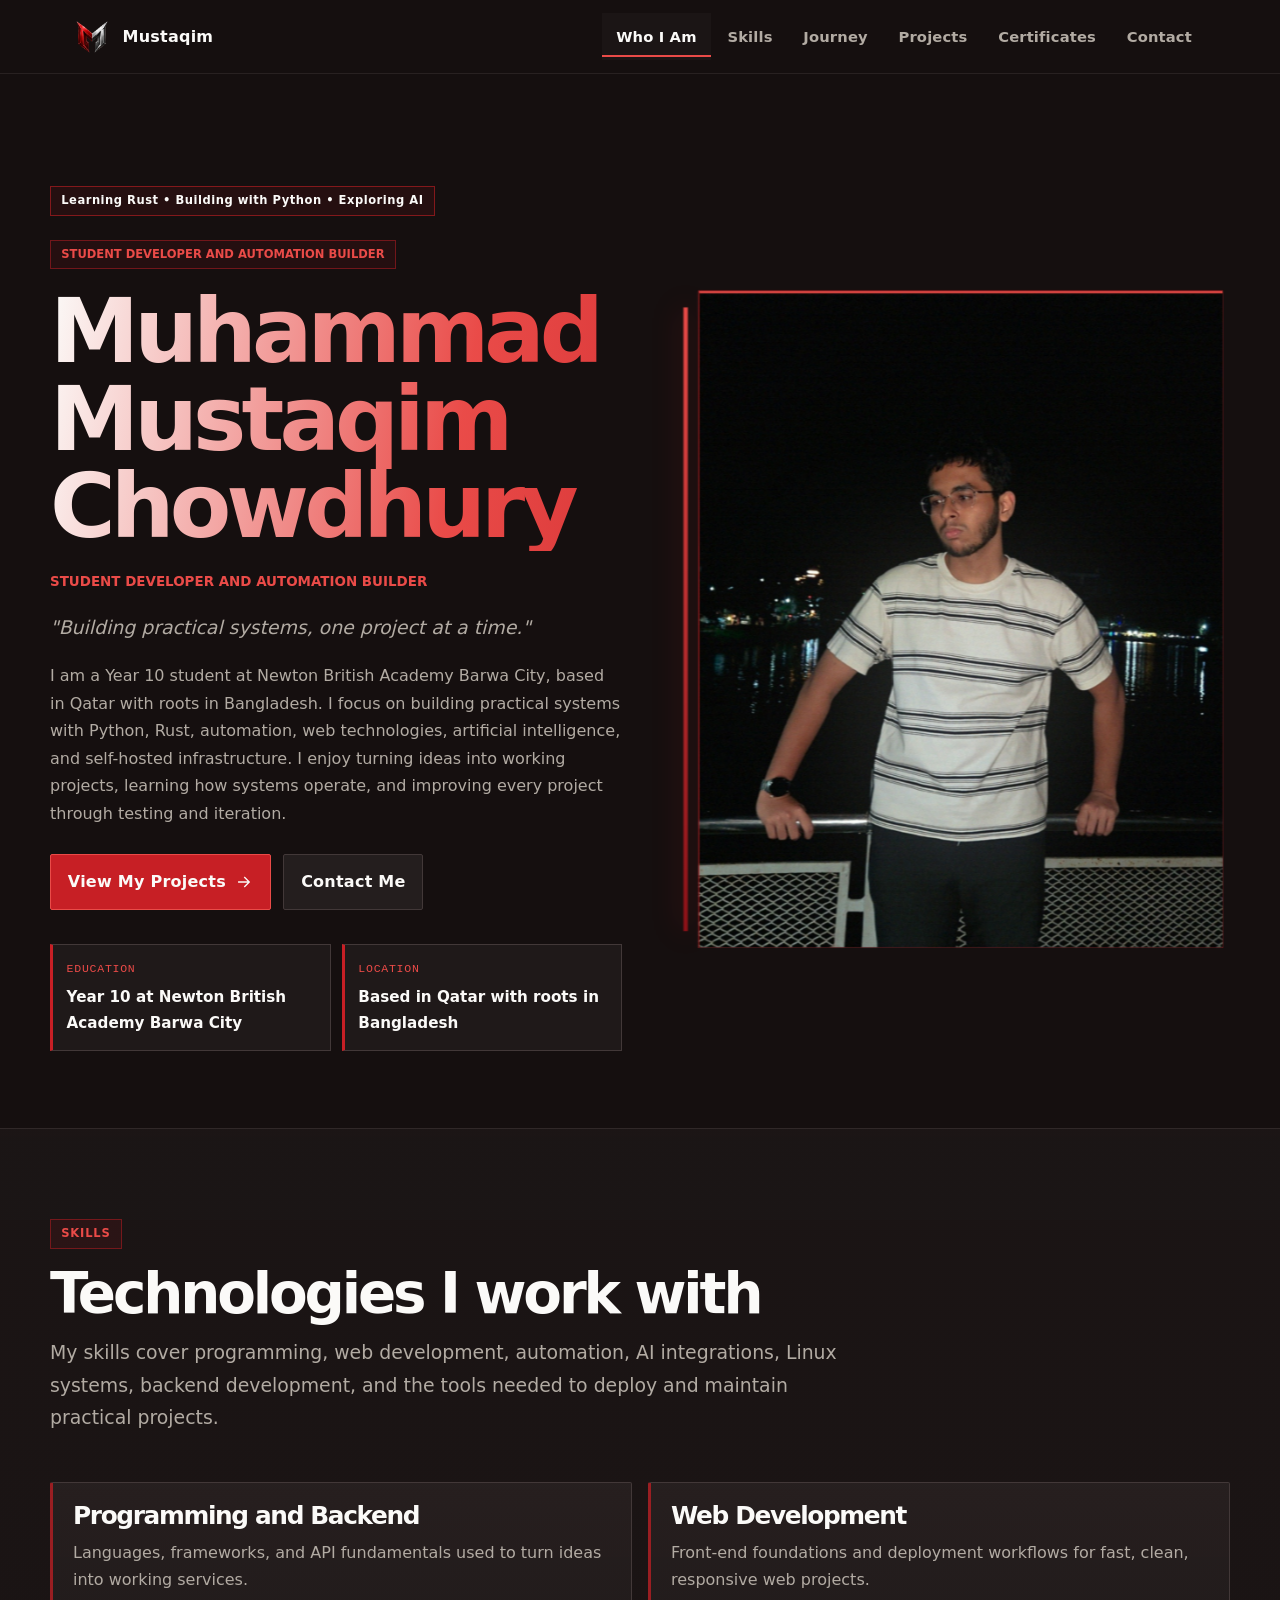
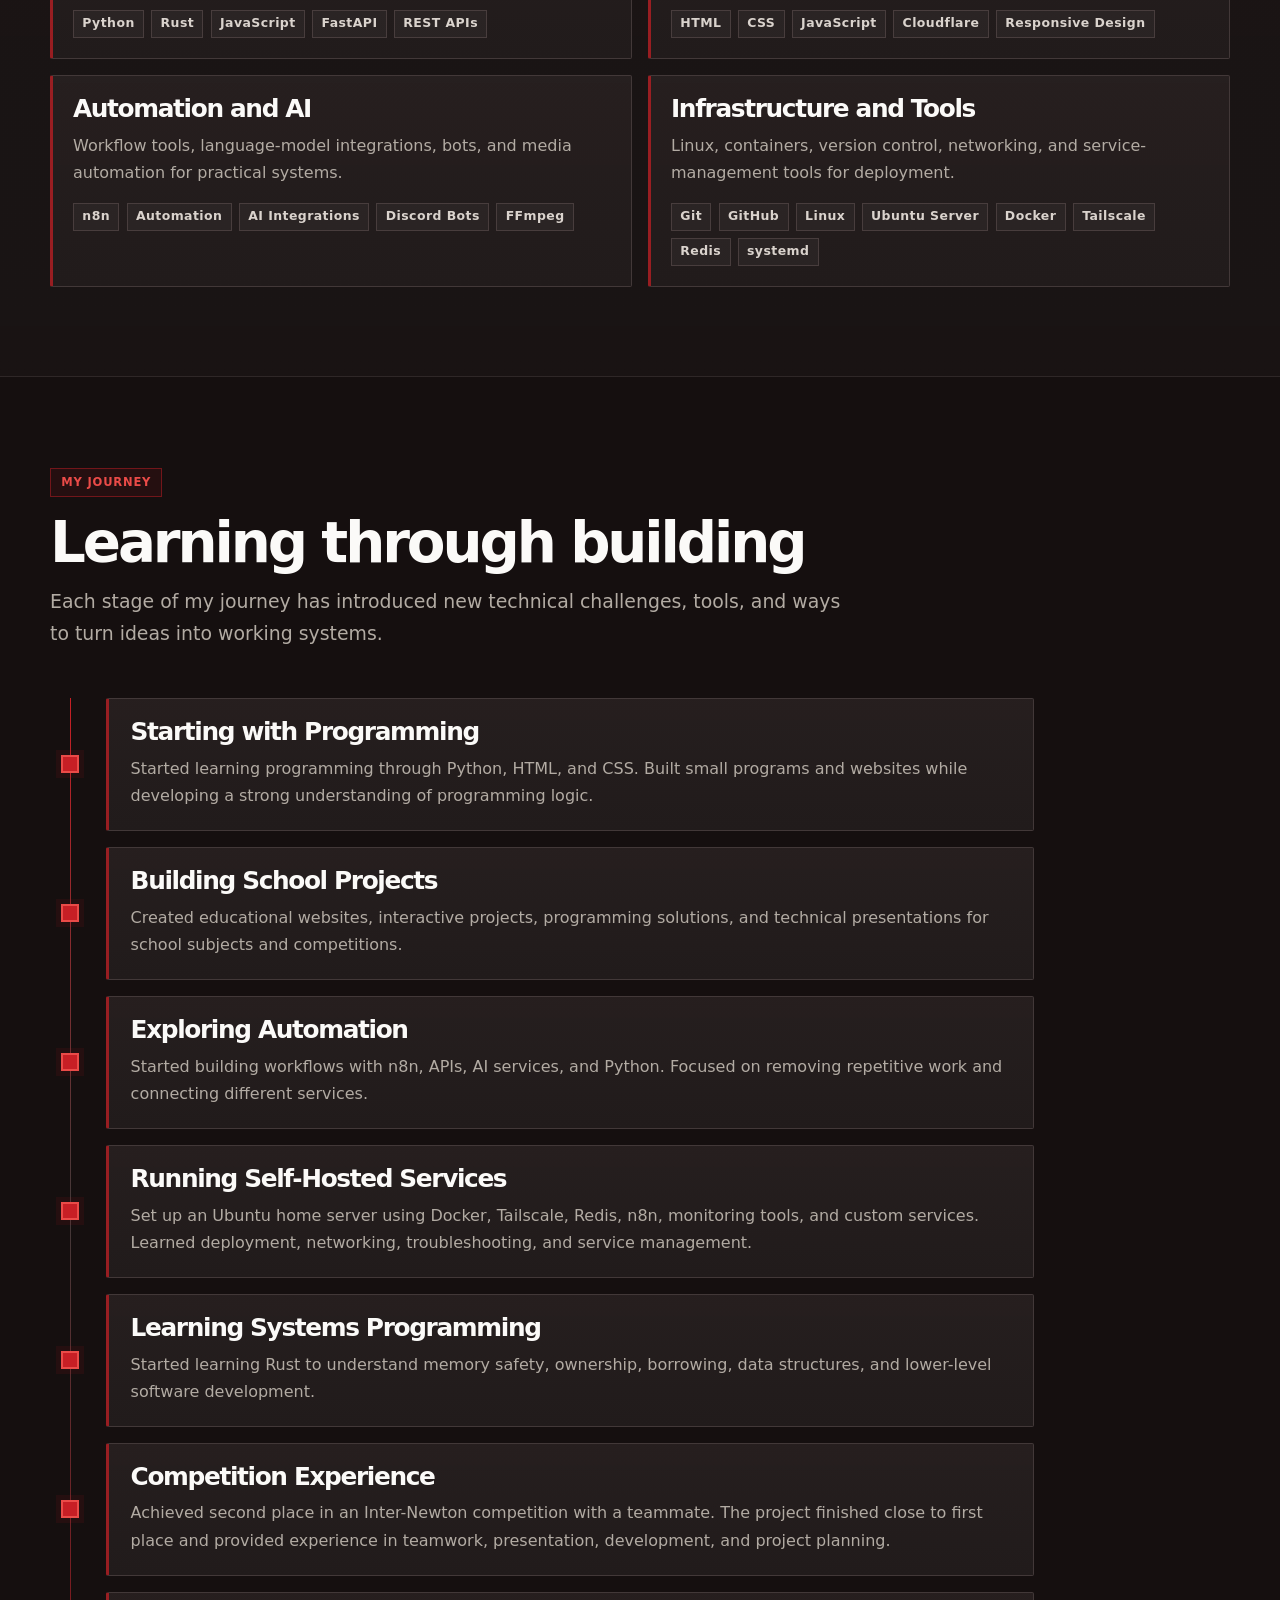
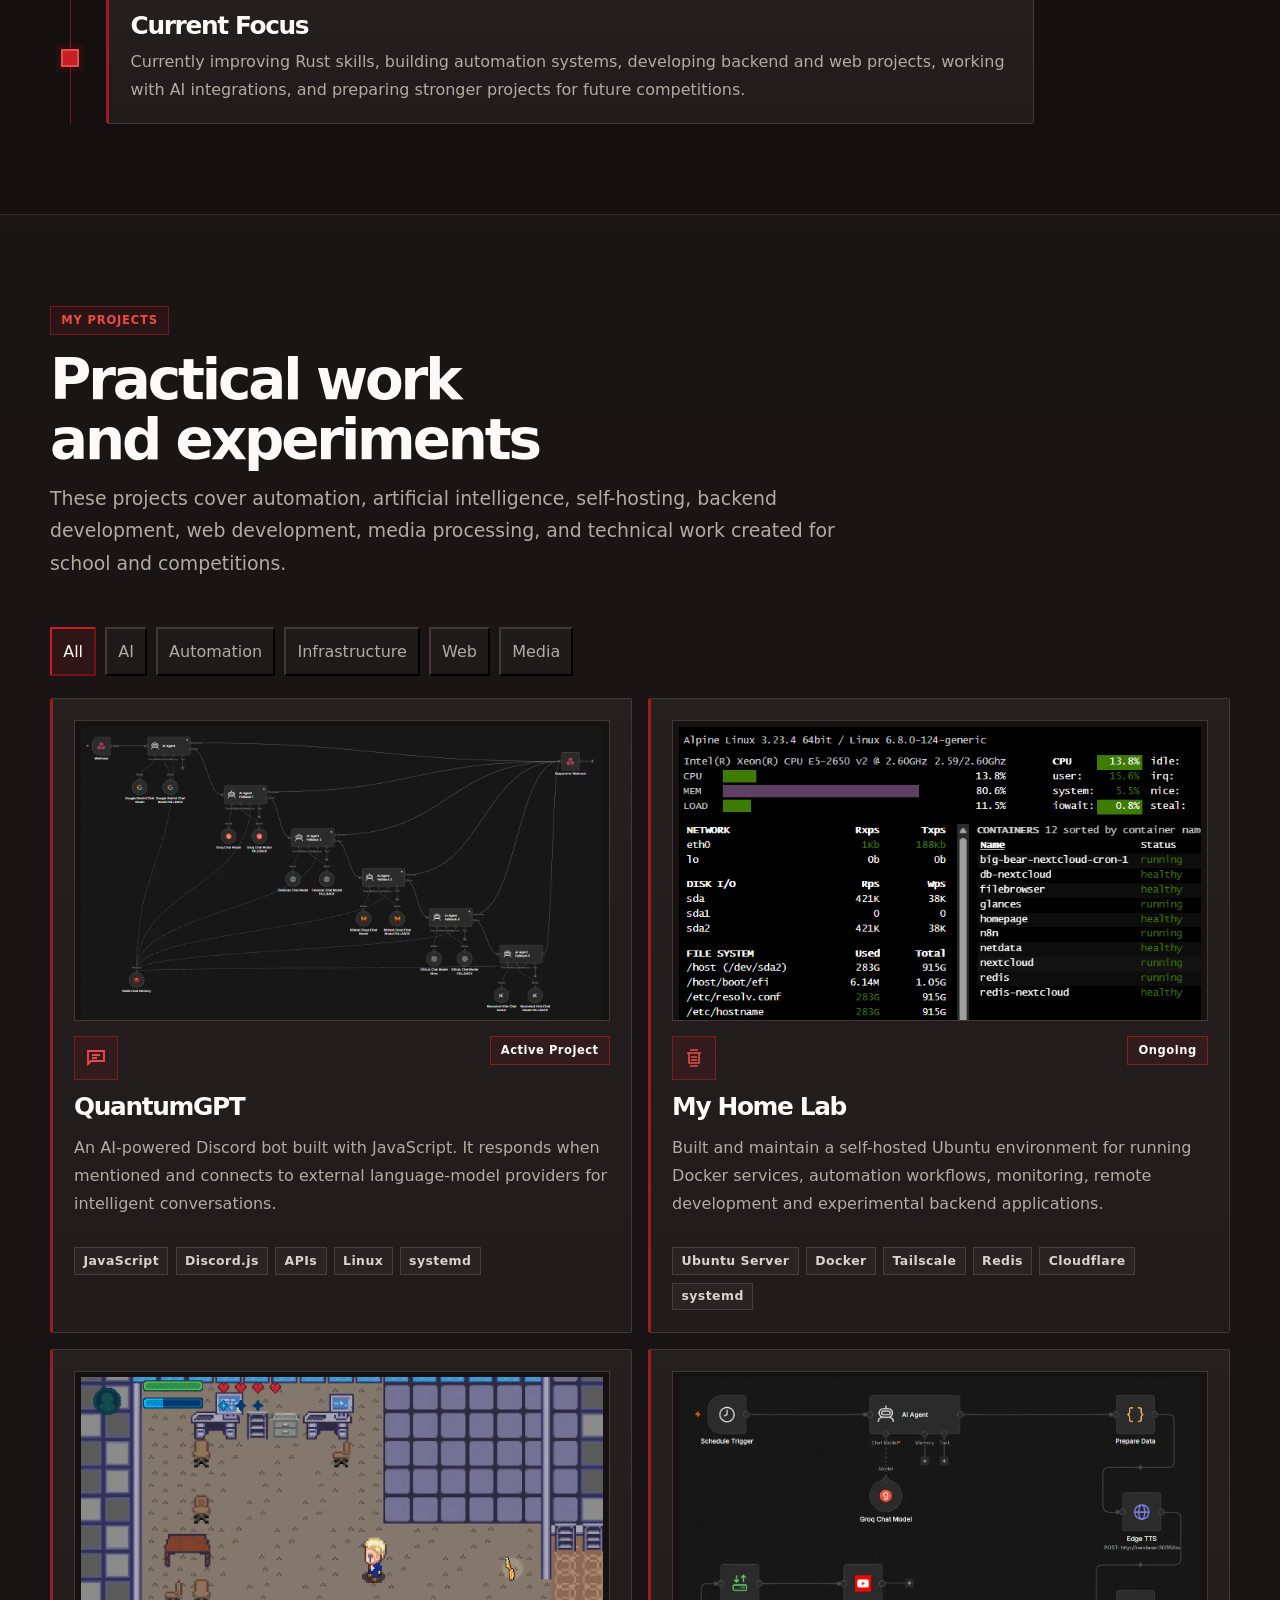
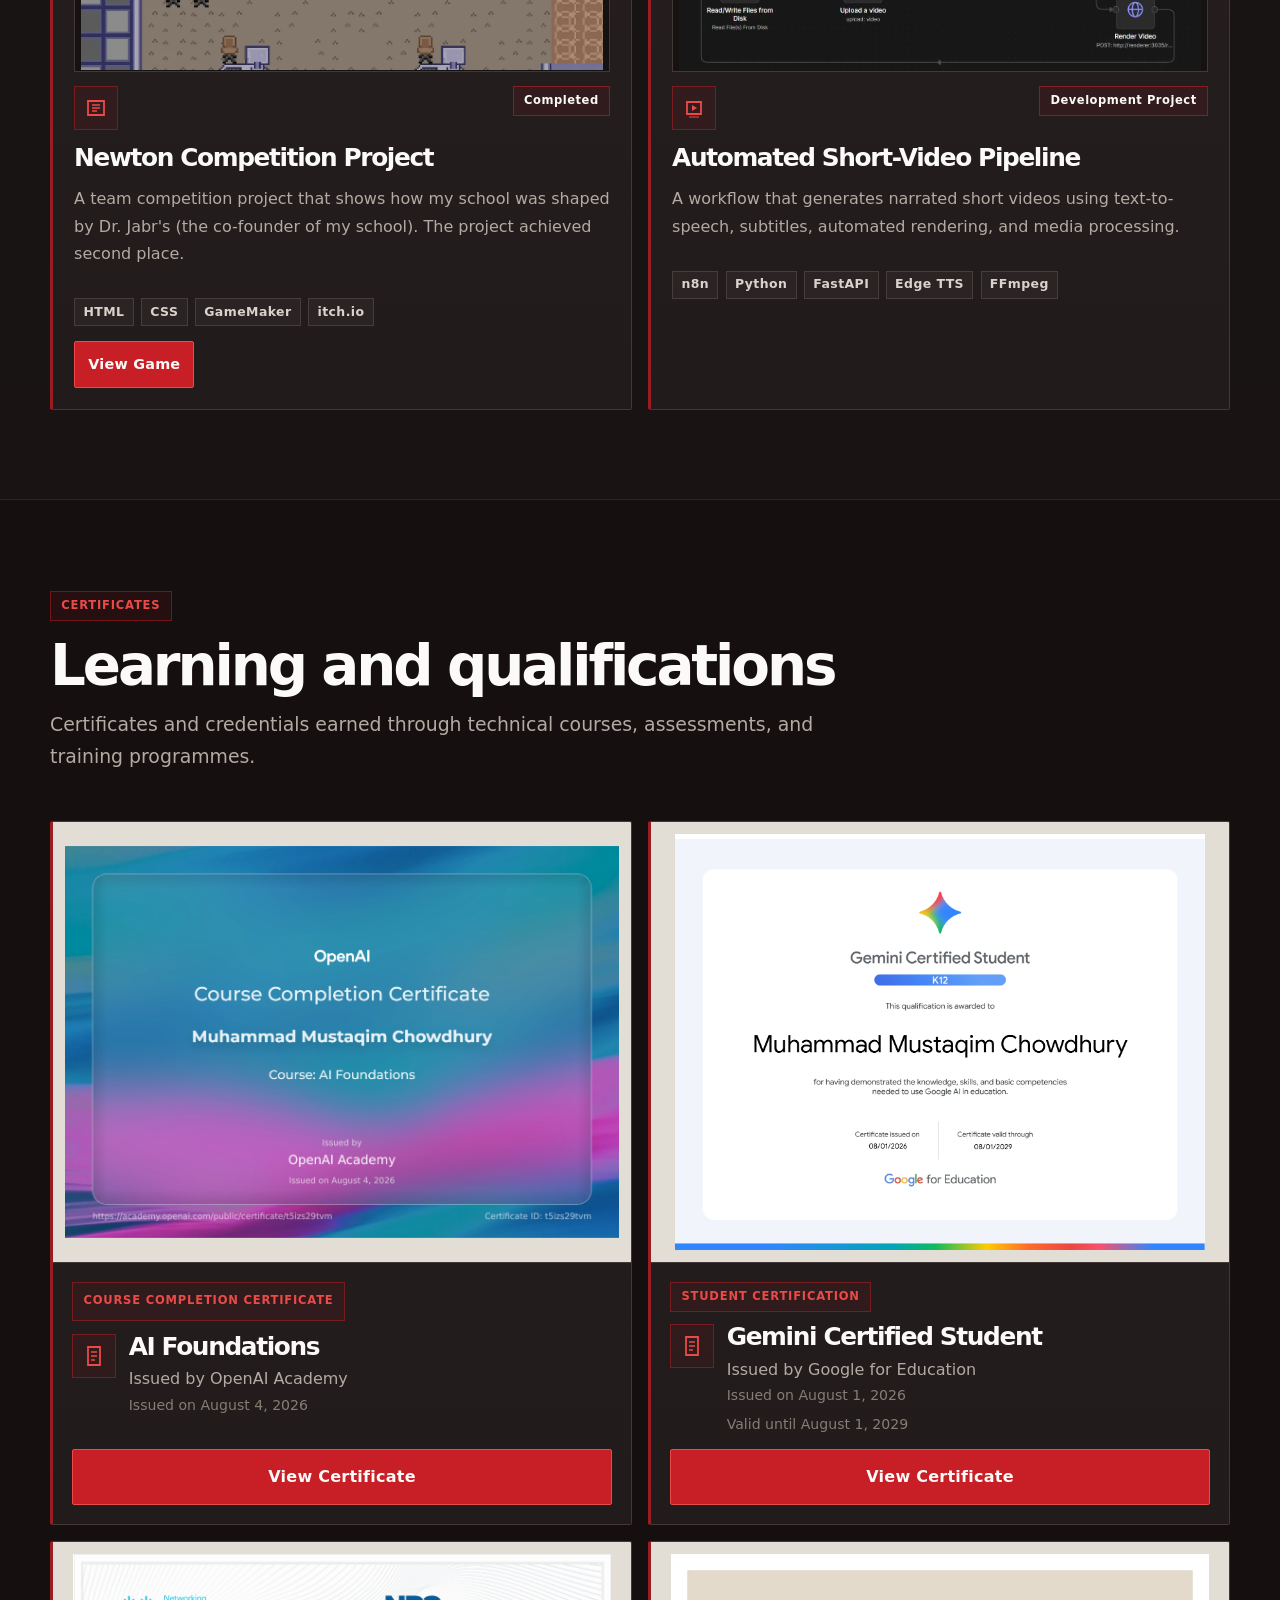
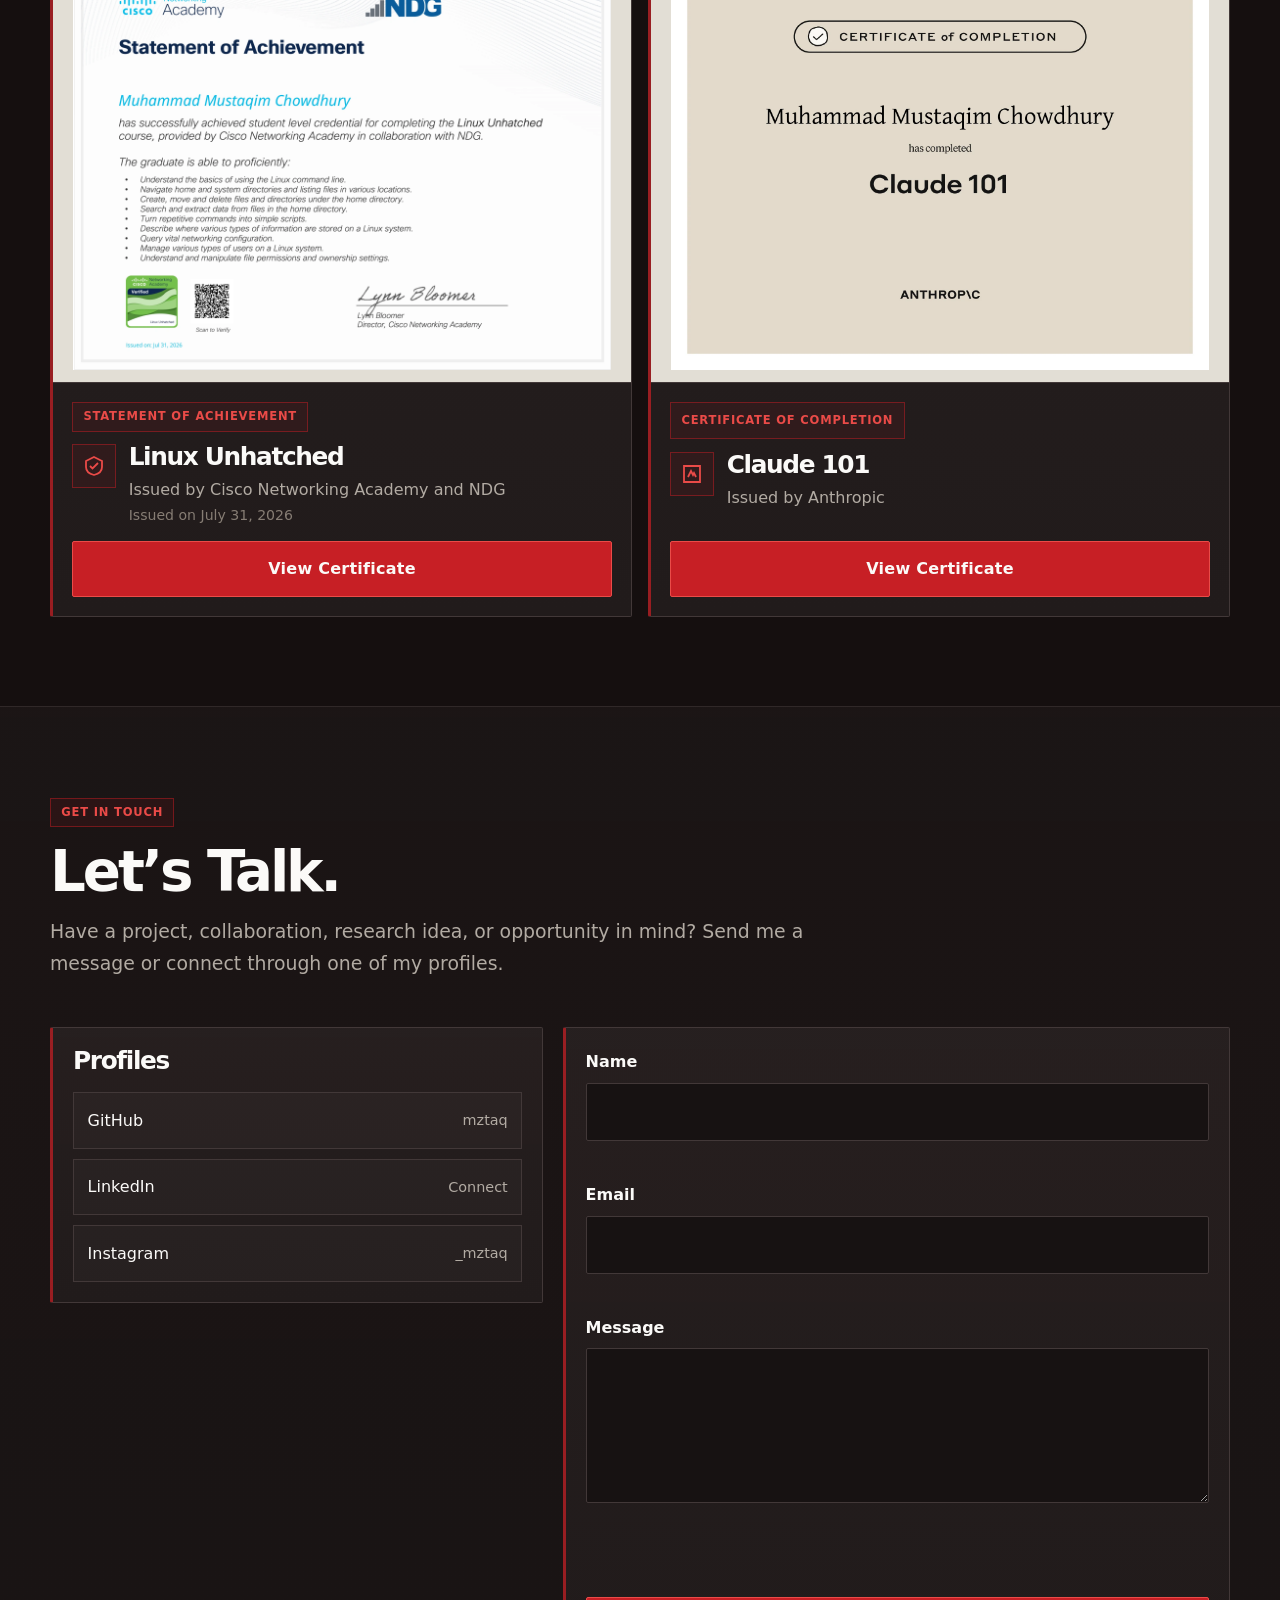
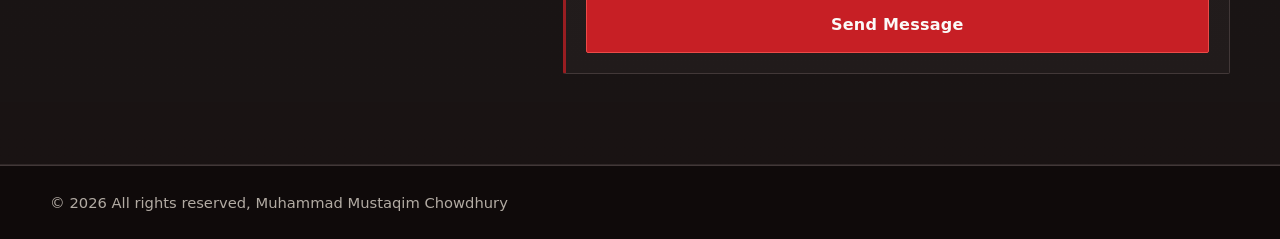
==== index.html @ 548b78df "Italicize lead paragraph text in index.html Changed the lead paragraph to italicize the text." ====
<!DOCTYPE html>
<html lang="en">
<head>
    <meta charset="UTF-8">
    <meta name="viewport" content="width=device-width, initial-scale=1.0">

    <title>Mustaqim | Student Developer and Automation Builder</title>

    <meta
        name="description"
        content="Portfolio of Muhammad Mustaqim Chowdhury, a student developer building practical systems with Python, Rust, automation, web technologies, AI integrations, and self-hosted infrastructure."
    >
    <meta
        name="keywords"
        content="Mustaqim, Muhammad Mustaqim Chowdhury, student developer, Python, Rust, automation, n8n, Docker, Ubuntu Server, artificial intelligence, web development, backend development, Linux"
    >
    <meta name="author" content="Muhammad Mustaqim Chowdhury">
    <meta name="theme-color" content="hsl(0 18% 7%)">

    <!-- Google Search Console -->
    <meta
        name="google-site-verification"
        content="KjQvzQI3pO35ZSeTjSZjfZJtJMRonEppSbu7_UCFS_Y"
    >

    <!-- Preferred URL -->
    <link rel="canonical" href="https://mustaqim.is-a.dev/">
    
    <!-- Open Graph -->
    <meta
        property="og:title"
        content="Mustaqim"
    >
    <meta
        property="og:description"
        content="I build practical systems with automation, AI, backend development, and self-hosted infrastructure."
    >
    <meta property="og:type" content="website">
    <meta property="og:url" content="https://mustaqim.is-a.dev/">
    
    <meta
        property="og:image"
        content="https://mustaqim.is-a.dev/assets/link-preview.jpg"
    >
    <meta
        property="og:image:secure_url"
        content="https://mustaqim.is-a.dev/assets/link-preview.jpg"
    >
    <meta property="og:image:type" content="image/jpeg">
    <meta property="og:image:width" content="1200">
    <meta property="og:image:height" content="630">
    <meta
        property="og:image:alt"
        content="Muhammad Mustaqim Chowdhury — Student Developer and Automation Builder"
    >
    
    <!-- Twitter / X -->
    <meta name="twitter:card" content="summary_large_image">
    <meta
        name="twitter:title"
        content="Mustaqim"
    >
    <meta
        name="twitter:description"
        content="I build practical systems with automation, AI, backend development, and self-hosted infrastructure."
    >
    <meta
        name="twitter:image"
        content="https://mustaqim.is-a.dev/assets/link-preview.jpg"
    >
    <meta
        name="twitter:image:alt"
        content="Muhammad Mustaqim Chowdhury — Student Developer and Automation Builder"
    >
    <link
        rel="icon"
        type="image/png"
        href="/favicon.png"
    >
    <script
        src="https://challenges.cloudflare.com/turnstile/v0/api.js"
        async
        defer
    ></script>
    <script type="application/ld+json">
    {
        "@context": "https://schema.org",
        "@graph": [
            {
                "@type": "Person",
                "@id": "https://mustaqim.is-a.dev/#mustaqim",
                "name": "Muhammad Mustaqim Chowdhury",
                "alternateName": "Mustaqim",
                "description": "Student Developer and Automation Builder based in Qatar with roots in Bangladesh.",
                "url": "https://mustaqim.is-a.dev/",
                "sameAs": [
                  "https://github.com/mztaq",
                  "https://www.linkedin.com/in/muhammad-mustaqim-chowdhury/",
                  "https://instagram.com/_mztaq"
                ],
                "knowsAbout": [
                    "Python",
                    "Rust",
                    "JavaScript",
                    "FastAPI",
                    "REST APIs",
                    "n8n",
                    "Docker",
                    "Linux",
                    "Ubuntu Server",
                    "Cloudflare",
                    "Tailscale",
                    "Redis",
                    "FFmpeg",
                    "Artificial Intelligence",
                    "Automation",
                    "Backend Development",
                    "Web Development"
                ],
                "affiliation": {
                    "@type": "EducationalOrganization",
                    "name": "Newton British Academy Barwa City"
                }
            },
            {
                "@type": "WebSite",
                "@id": "https://mustaqim.is-a.dev/#website",
                "url": "https://mustaqim.is-a.dev/",
                "name": "Mustaqim",
                "alternateName": "Mustaqim Portfolio",
                "author": {
                    "@id": "https://mustaqim.is-a.dev/#mustaqim"
                },
                "description": "Portfolio of Muhammad Mustaqim Chowdhury, a student developer building practical systems."
            }
        ]
    }
    </script>
  <style>
    :root {
      color-scheme: dark;
      --bg: hsl(0 18% 7%);
      --bg-deep: hsl(0 20% 5%);
      --bg-section: hsl(0 13% 9%);
      --bg-soft: hsl(0 12% 11%);
      --panel: hsl(0 10% 13%);
      --panel-raised: hsl(0 9% 16%);
      --panel-sunken: hsl(0 14% 8%);
      --ink: hsl(38 24% 93%);
      --ink-strong: hsl(38 30% 98%);
      --muted: hsl(32 9% 67%);
      --quiet: hsl(30 7% 49%);
      --line: hsl(0 8% 24%);
      --line-strong: hsl(358 51% 36%);
      --accent: hsl(358 73% 45%);
      --accent-bright: hsl(1 79% 60%);
      --accent-deep: hsl(357 77% 31%);
      --accent-soft: hsl(358 73% 45% / .12);
      --accent-haze: hsl(358 73% 45% / .07);
      --focus: hsl(8 90% 65%);
      --radius: 2px;
      --max-width: 1180px;
      --nav-height: 74px;
      --gutter: clamp(1rem, 3vw, 1.5rem);
      --section-y: clamp(4.2rem, 7vw, 6.2rem);
      --shadow-hard: 0 24px 70px hsl(0 0% 0% / .36);
      --shadow-red: 0 0 32px hsl(358 73% 45% / .13);
      --font: Inter, ui-sans-serif, system-ui, -apple-system, BlinkMacSystemFont, "Segoe UI", sans-serif;
      --mono: "SFMono-Regular", Consolas, "Liberation Mono", monospace;
      --fast: 160ms cubic-bezier(.2, .8, .2, 1);
      --medium: 280ms cubic-bezier(.2, .8, .2, 1);
      --slow: 720ms cubic-bezier(.16, 1, .3, 1);
      --ambient-opacity: 1;
    }

    * { box-sizing: border-box; }

    html {
      min-width: 320px;
      scroll-behavior: smooth;
      scroll-padding-top: calc(var(--nav-height) + 22px);
      background: var(--bg);
    }

    body {
      min-height: 100vh;
      margin: 0;
      overflow-x: hidden;
      color: var(--ink);
      background: var(--bg);
      font-family: var(--font);
      font-size: 16px;
      line-height: 1.72;
      text-rendering: optimizeLegibility;
    }

    body.menu-open { overflow: hidden; }
    body.page-paused * { animation-play-state: paused !important; }
    [hidden] { display: none !important; }
    img, svg { display: block; }
    figure { margin: 0; }
    img { max-width: 100%; height: auto; }
    a { color: inherit; text-decoration: none; }
    button, input, textarea { font: inherit; }
    button { color: inherit; }
    ::selection { color: var(--ink-strong); background: hsl(358 73% 45% / .48); }

    .sr-only {
      position: absolute;
      width: 1px;
      height: 1px;
      padding: 0;
      margin: -1px;
      overflow: hidden;
      clip: rect(0, 0, 0, 0);
      white-space: nowrap;
      border: 0;
    }

    .skip-link {
      position: fixed;
      top: .85rem;
      left: 1rem;
      z-index: 1200;
      transform: translateY(-150%);
      border: 1px solid var(--accent-bright);
      background: var(--accent);
      color: var(--ink-strong);
      padding: .78rem 1rem;
      font-weight: 900;
      transition: transform var(--fast);
    }

    .skip-link:focus { transform: translateY(0); }

    .progress-bar {
      position: fixed;
      top: 0;
      left: 0;
      z-index: 1300;
      width: 0;
      height: 3px;
      background: linear-gradient(90deg, var(--accent-deep), var(--accent-bright));
    }

    .ambient-background {
      position: fixed;
      inset: 0;
      z-index: -2;
      overflow: hidden;
      pointer-events: none;
      opacity: var(--ambient-opacity);
      background:
        linear-gradient(hsl(0 0% 100% / .018) 1px, transparent 1px),
        linear-gradient(90deg, hsl(0 0% 100% / .014) 1px, transparent 1px),
        radial-gradient(circle at 82% 7%, hsl(358 73% 45% / .12), transparent 34rem),
        radial-gradient(circle at 12% 24%, hsl(358 73% 45% / .055), transparent 24rem),
        var(--bg);
      background-size: 44px 44px, 44px 44px, auto, auto, auto;
    }

    .ambient-background::before,
    .ambient-background::after {
      content: "";
      position: absolute;
      inset: -20% -10%;
      opacity: .42;
      background: linear-gradient(100deg, transparent 0 42%, hsl(358 73% 45% / .16) 48%, transparent 54% 100%);
      transform: translate3d(-18%, 0, 0) rotate(-4deg);
      animation: redSweep 18s cubic-bezier(.4, 0, .2, 1) infinite;
    }

    .ambient-background::after {
      opacity: .22;
      transform: translate3d(20%, 0, 0) rotate(5deg);
      animation-duration: 26s;
      animation-delay: -9s;
    }

    .bg-fragment {
      position: absolute;
      display: block;
      width: var(--w, 54px);
      height: var(--h, 1px);
      border: 1px solid hsl(358 73% 45% / .22);
      opacity: var(--o, .18);
      transform: translate3d(var(--x, 0), var(--y, 0), 0) rotate(var(--r, 0deg));
      animation: fragmentDrift var(--d, 22s) ease-in-out infinite alternate;
      animation-delay: var(--delay, 0s);
      will-change: transform, opacity;
    }

    .bg-fragment-1 { --x: 8vw; --y: 12vh; --w: 42px; --h: 12px; --r: 0deg; --d: 23s; --delay: -3s; }
    .bg-fragment-2 { --x: 78vw; --y: 16vh; --w: 70px; --h: 1px; --r: 0deg; --d: 19s; --delay: -7s; }
    .bg-fragment-3 { --x: 88vw; --y: 38vh; --w: 28px; --h: 28px; --r: 0deg; --d: 27s; --delay: -2s; }
    .bg-fragment-4 { --x: 18vw; --y: 50vh; --w: 90px; --h: 1px; --r: 90deg; --d: 28s; --delay: -11s; }
    .bg-fragment-5 { --x: 62vw; --y: 70vh; --w: 54px; --h: 16px; --r: 0deg; --d: 24s; --delay: -5s; }
    .bg-fragment-6 { --x: 32vw; --y: 82vh; --w: 46px; --h: 1px; --r: -8deg; --d: 21s; --delay: -8s; }
    .bg-fragment-7 { --x: 52vw; --y: 10vh; --w: 18px; --h: 18px; --r: 0deg; --d: 30s; --delay: -4s; }
    .bg-fragment-8 { --x: 5vw; --y: 76vh; --w: 72px; --h: 1px; --r: 2deg; --d: 26s; --delay: -14s; }
    .bg-fragment-9 { --x: 91vw; --y: 84vh; --w: 38px; --h: 10px; --r: 0deg; --d: 25s; --delay: -10s; }
    .bg-fragment-10 { --x: 41vw; --y: 30vh; --w: 58px; --h: 1px; --r: -90deg; --d: 29s; --delay: -6s; }
    .bg-fragment-11 { --x: 70vw; --y: 56vh; --w: 22px; --h: 22px; --r: 0deg; --d: 24s; --delay: -1s; }
    .bg-fragment-12 { --x: 22vw; --y: 25vh; --w: 64px; --h: 1px; --r: 0deg; --d: 20s; --delay: -12s; }
    .bg-fragment-13 { --x: 12vw; --y: 92vh; --w: 26px; --h: 26px; --r: 0deg; --d: 31s; --delay: -9s; }
    .bg-fragment-14 { --x: 96vw; --y: 18vh; --w: 86px; --h: 1px; --r: 90deg; --d: 28s; --delay: -16s; }
    .bg-fragment-15 { --x: 47vw; --y: 64vh; --w: 34px; --h: 12px; --r: 0deg; --d: 23s; --delay: -13s; }
    .bg-fragment-16 { --x: 64vw; --y: 36vh; --w: 48px; --h: 1px; --r: 6deg; --d: 22s; --delay: -15s; }
    .bg-fragment-17 { --x: 28vw; --y: 8vh; --w: 18px; --h: 18px; --r: 0deg; --d: 26s; --delay: -17s; }
    .bg-fragment-18 { --x: 84vw; --y: 66vh; --w: 74px; --h: 1px; --r: -4deg; --d: 32s; --delay: -18s; }

    @keyframes redSweep {
      0%, 100% { transform: translate3d(-22%, 0, 0) rotate(-4deg); opacity: .1; }
      45% { opacity: .34; }
      60% { transform: translate3d(22%, 0, 0) rotate(-4deg); opacity: .2; }
    }

    @keyframes fragmentDrift {
      0% { transform: translate3d(var(--x), var(--y), 0) rotate(var(--r)); opacity: calc(var(--o, .18) * .45); }
      100% { transform: translate3d(calc(var(--x) + 16px), calc(var(--y) - 22px), 0) rotate(calc(var(--r) + 3deg)); opacity: var(--o, .18); }
    }

    .site-header {
      position: fixed;
      top: 0;
      right: 0;
      left: 0;
      z-index: 1100;
      height: var(--nav-height);
      border-bottom: 1px solid hsl(0 8% 24% / .45);
      transition: background var(--medium), border-color var(--medium), backdrop-filter var(--medium), box-shadow var(--medium);
    }

    .site-header.scrolled {
      background: hsl(0 18% 7% / .84);
      border-color: hsl(358 73% 45% / .34);
      backdrop-filter: blur(15px);
      box-shadow: 0 14px 36px hsl(0 0% 0% / .24);
    }

    .nav-shell {
      display: flex;
      align-items: center;
      justify-content: space-between;
      gap: 1rem;
      width: min(100%, var(--max-width));
      height: 100%;
      margin: 0 auto;
      padding: 0 var(--gutter);
    }

    .brand {
      display: inline-flex;
      align-items: center;
      gap: .78rem;
      min-height: 44px;
      font-weight: 900;
      letter-spacing: .015em;
    }

    .brand-mark { width: 36px; height: 36px; flex: 0 0 auto; color: var(--accent); }
    .brand-name { color: var(--ink-strong); }

    .nav-links {
      position: relative;
      display: flex;
      align-items: center;
      justify-content: flex-end;
      gap: .16rem;
    }

    .nav-links a {
      position: relative;
      display: inline-flex;
      align-items: center;
      min-height: 44px;
      border: 1px solid transparent;
      padding: .62rem .82rem;
      color: var(--muted);
      font-size: .92rem;
      font-weight: 750;
      letter-spacing: .01em;
      transition: color var(--fast), background var(--fast), border-color var(--fast);
    }

    .nav-links a:hover,
    .nav-links a.active {
      color: var(--ink-strong);
      background: hsl(0 0% 100% / .028);
    }

    .nav-indicator {
      position: absolute;
      bottom: 3px;
      left: 0;
      width: var(--nav-indicator-width, 0px);
      height: 2px;
      background: var(--accent-bright);
      transform: translate3d(var(--nav-indicator-x, 0px), 0, 0);
      transition: transform var(--medium), width var(--medium), opacity var(--medium);
      opacity: var(--nav-indicator-opacity, 0);
      pointer-events: none;
    }

    .menu-toggle {
      display: none;
      width: 46px;
      height: 42px;
      border: 1px solid var(--line);
      background: hsl(0 10% 11% / .62);
      color: var(--ink-strong);
      cursor: pointer;
    }

    .menu-toggle span {
      display: block;
      width: 21px;
      height: 2px;
      margin: 5px auto;
      background: currentColor;
      transition: transform var(--fast), opacity var(--fast);
    }

    .menu-toggle[aria-expanded="true"] span:nth-child(1) { transform: translateY(7px) rotate(45deg); }
    .menu-toggle[aria-expanded="true"] span:nth-child(2) { opacity: 0; }
    .menu-toggle[aria-expanded="true"] span:nth-child(3) { transform: translateY(-7px) rotate(-45deg); }

    main { padding-top: var(--nav-height); }
    section { scroll-margin-top: calc(var(--nav-height) + 22px); }

    .section {
      position: relative;
      isolation: isolate;
      padding: var(--section-y) var(--gutter);
      overflow: hidden;
    }

    .section.alt {
      background: linear-gradient(180deg, hsl(0 12% 10% / .86), hsl(0 12% 9% / .94));
      border-top: 1px solid hsl(0 8% 24% / .58);
      border-bottom: 1px solid hsl(0 8% 24% / .52);
    }

    .container {
      position: relative;
      z-index: 2;
      width: min(100%, var(--max-width));
      margin: 0 auto;
    }

    .section-head {
      max-width: 800px;
      margin-bottom: clamp(2rem, 4vw, 3rem);
    }

    .kicker,
    .label,
    .status,
    .tag,
    .credential-type {
      display: inline-flex;
      align-items: center;
      justify-content: center;
      width: fit-content;
      border: 1px solid hsl(358 73% 45% / .48);
      background: hsl(358 73% 45% / .09);
      color: var(--accent-bright);
      text-transform: uppercase;
      letter-spacing: .07em;
      font-size: .72rem;
      font-weight: 900;
      line-height: 1;
    }

    .kicker,
    .label,
    .status,
    .credential-type { padding: .5rem .64rem; }

    .status {
      color: var(--ink-strong);
      text-transform: none;
      letter-spacing: .045em;
      border-color: hsl(358 73% 45% / .58);
    }

    h1,
    h2,
    h3,
    h4 {
      margin: 0;
      color: var(--ink-strong);
      line-height: 1.05;
      letter-spacing: -.055em;
      text-wrap: balance;
    }

    h1 { max-width: 920px; font-size: clamp(2.9rem, 7vw, 6.1rem); line-height: .98; }
    h2 { font-size: clamp(2rem, 4.4vw, 3.85rem); }
    h3 { font-size: clamp(1.2rem, 2.1vw, 1.55rem); }
    h4 { font-size: 1rem; letter-spacing: -.018em; }
    p { margin: 0; color: var(--muted); text-wrap: pretty; }
    .lead { max-width: 70ch; font-size: clamp(1rem, 1.65vw, 1.18rem); }
    .section-head h2 + .lead { margin-top: .82rem; }
    .section-head .label + h2, .section-head .kicker + h2 { margin-top: .95rem; }

    .button-row {
      display: flex;
      align-items: center;
      flex-wrap: wrap;
      gap: .8rem;
      margin-top: .5rem;
    }

    .btn {
      position: relative;
      overflow: hidden;
      display: inline-flex;
      align-items: center;
      justify-content: center;
      gap: .55rem;
      min-height: 46px;
      border: 1px solid var(--line);
      border-radius: var(--radius);
      background: var(--panel);
      color: var(--ink-strong);
      padding: .82rem 1.05rem;
      font-weight: 900;
      letter-spacing: .015em;
      cursor: pointer;
      transition: transform var(--fast), border-color var(--fast), background var(--fast), color var(--fast);
    }

    .btn::after {
      content: "";
      position: absolute;
      right: 0;
      bottom: 0;
      left: 0;
      height: 2px;
      background: var(--accent-bright);
      transform: translateX(-105%);
      transition: transform var(--medium);
    }

    .btn.primary { background: var(--accent); border-color: var(--accent-bright); color: var(--ink-strong); }
    .btn:hover { transform: translateY(-2px); border-color: var(--accent); background: var(--accent-deep); color: var(--ink-strong); }
    .btn:hover::after { transform: translateX(0); }
    .btn svg { width: 18px; height: 18px; flex: 0 0 auto; transition: transform var(--fast); }
    .btn:hover svg { transform: translateX(3px); }

    a:focus-visible,
    button:focus-visible,
    input:focus-visible,
    textarea:focus-visible {
      outline: 2px solid var(--focus);
      outline-offset: 3px;
    }

    .scroll-route {
      display: none;
      position: fixed;
      top: calc(var(--nav-height) + 2rem);
      bottom: 3rem;
      left: max(1rem, calc((100vw - var(--max-width)) / 2 + .15rem));
      z-index: 0;
      width: 24px;
      pointer-events: none;
      opacity: .62;
    }

    .scroll-route-track,
    .scroll-route-fill {
      position: absolute;
      top: 0;
      bottom: 0;
      left: 11px;
      width: 1px;
      background: hsl(0 8% 24% / .45);
    }

    .scroll-route-fill {
      background: linear-gradient(180deg, var(--accent-bright), var(--accent), var(--accent-deep));
      transform: scaleY(0);
      transform-origin: top;
      box-shadow: 0 0 18px hsl(358 73% 45% / .34);
    }

    .scroll-route-node {
      position: absolute;
      top: var(--node-y);
      left: 6px;
      width: 11px;
      height: 11px;
      border: 1px solid hsl(358 73% 45% / .58);
      background: var(--bg-deep);
      transform: rotate(45deg) scale(.82);
      transition: transform var(--medium), background var(--medium), border-color var(--medium), box-shadow var(--medium);
    }

    .scroll-route-node.active {
      background: var(--accent);
      border-color: var(--accent-bright);
      transform: rotate(45deg) scale(1);
      box-shadow: 0 0 18px hsl(358 73% 45% / .34);
    }

    .hero-name-gradient {
      width: fit-content;
      max-width: 100%;
      background: linear-gradient(100deg, var(--ink-strong), var(--accent-bright), var(--accent), var(--ink-strong));
      background-size: 220% 100%;
      background-clip: text;
      -webkit-background-clip: text;
      color: transparent;
      -webkit-text-fill-color: transparent;
      animation: heroNameReveal 860ms cubic-bezier(.16, 1, .3, 1) var(--hero-delay, 260ms) both, heroNameGradient 4.8s cubic-bezier(.45, 0, .25, 1) 1.2s infinite alternate;
    }

    .hero-enter {
      opacity: 0;
      transform: translateY(16px);
      filter: blur(7px);
      clip-path: inset(0 0 100% 0);
      animation: heroContentReveal 680ms cubic-bezier(.16, 1, .3, 1) var(--hero-delay, 0ms) both;
    }

    .hero-enter--soft {
      clip-path: inset(0 0 16% 0);
    }

    @keyframes heroContentReveal {
      0% { opacity: 0; transform: translateY(16px); filter: blur(7px); clip-path: inset(0 0 100% 0); letter-spacing: .035em; }
      100% { opacity: 1; transform: translateY(0); filter: blur(0); clip-path: inset(0 0 0 0); letter-spacing: inherit; }
    }

    @keyframes heroNameReveal {
      0% { opacity: 0; transform: translateY(18px); filter: blur(8px); clip-path: inset(0 0 100% 0); letter-spacing: -.025em; }
      100% { opacity: 1; transform: translateY(0); filter: blur(0); clip-path: inset(0 0 0 0); letter-spacing: -.055em; }
    }

    @keyframes heroNameGradient {
      0% { background-position: 0% 50%; }
      100% { background-position: 100% 50%; }
    }

    @keyframes portraitRailEntrance {
      0% { opacity: 0; transform: translate3d(var(--portrait-x, 0px), calc(-50% + 18px + var(--portrait-y, 0px)), 90px); filter: blur(8px); }
      100% { opacity: 1; transform: translate3d(var(--portrait-x, 0px), calc(-50% + var(--portrait-y, 0px)), 90px); filter: blur(0); }
    }

    @keyframes portraitClipReveal {
      0% { clip-path: polygon(0 0, 100% 0, 100% 0, 0 0); }
      100% { clip-path: polygon(0 0, 100% 0, 100% 100%, 0 100%); }
    }

    @keyframes portraitLightSweep {
      0% { transform: translateX(-120%); opacity: 0; }
      18% { opacity: 1; }
      100% { transform: translateX(120%); opacity: 0; }
    }

    @keyframes portraitEdgeTrace {
      0% { opacity: 0; transform: scaleX(.05); }
      100% { opacity: .9; transform: scaleX(1); }
    }

    .hero {
      display: grid;
      align-items: center;
      min-height: calc(100vh - var(--nav-height));
      padding: clamp(4.8rem, 9vw, 7rem) var(--gutter) clamp(3rem, 6vw, 5rem);
      perspective: 1200px;
    }

    .hero-grid {
      display: grid;
      grid-template-columns: minmax(0, 1fr) minmax(420px, .95fr);
      gap: clamp(2rem, 5vw, 4.8rem);
      align-items: center;
    }

    .hero-copy { display: grid; gap: 1.16rem; }
    .hero-status-row { display: flex; align-items: center; flex-wrap: wrap; gap: .65rem; margin-bottom: .35rem; }
    .hero-role { color: var(--accent-bright); font-size: .84rem; font-weight: 900; letter-spacing: .035em; text-transform: uppercase; }

    .hero-visual {
      position: relative;
      min-height: clamp(500px, 58vw, 690px);
      perspective: 1200px;
      transform-style: preserve-3d;
    }

    .portrait-rail {
      position: absolute;
      right: clamp(.25rem, 2.5vw, 1.6rem);
      top: 50%;
      z-index: 5;
      width: min(96%, 500px);
      transform: translate3d(var(--portrait-x, 0px), calc(-50% + var(--portrait-y, 0px)), 90px);
      padding-left: .82rem;
      transition: transform 520ms cubic-bezier(.16, 1, .3, 1), filter var(--medium);
      will-change: transform;
      animation: portraitRailEntrance 940ms cubic-bezier(.16, 1, .3, 1) 760ms both;
    }

    .portrait-rail::before {
      content: "";
      position: absolute;
      top: 1rem;
      bottom: 1rem;
      left: 0;
      width: 4px;
      background: linear-gradient(180deg, var(--accent-bright), var(--accent-deep));
      box-shadow: 0 0 28px hsl(358 73% 45% / .45);
    }

    .portrait-frame {
      position: relative;
      aspect-ratio: 4 / 5;
      overflow: hidden;
      border: 1px solid hsl(358 73% 45% / .5);
      border-radius: var(--radius);
      background: var(--panel);
      box-shadow: var(--shadow-hard);
      clip-path: polygon(0 0, 100% 0, 100% 0, 0 0);
      animation: portraitClipReveal 980ms cubic-bezier(.16, 1, .3, 1) 720ms both;
    }

    .portrait-frame::before {
      content: "";
      position: absolute;
      inset: 0;
      z-index: 2;
      background: linear-gradient(110deg, transparent 0 34%, hsl(358 100% 70% / .24) 48%, transparent 63% 100%);
      transform: translateX(-120%);
      animation: portraitLightSweep 980ms cubic-bezier(.16, 1, .3, 1) 1180ms both;
      pointer-events: none;
    }

    .portrait-frame::after {
      content: "";
      position: absolute;
      inset: 0;
      z-index: 3;
      border-top: 2px solid var(--accent-bright);
      border-left: 1px solid hsl(358 73% 45% / .55);
      opacity: .9;
      pointer-events: none;
      transform-origin: left top;
      animation: portraitEdgeTrace 900ms cubic-bezier(.16, 1, .3, 1) 900ms both;
    }

    .portrait-frame img {
      width: 100%;
      height: 100%;
      object-fit: cover;
      object-position: center 20%;
      filter: contrast(1.02) saturate(.98);
      transition: transform var(--medium), filter var(--medium);
    }

    .portrait-rail:hover { filter: drop-shadow(0 18px 30px hsl(358 73% 45% / .12)); }
    .portrait-frame:hover img { transform: translateY(-4px) scale(1.018); filter: contrast(1.08) saturate(1.02); }


    .hero-note-grid { display: grid; grid-template-columns: repeat(2, minmax(0, 1fr)); gap: .7rem; margin-top: 1rem; }
    .note-card { border: 1px solid var(--line); border-left: 3px solid var(--accent); background: hsl(0 10% 13% / .72); padding: .85rem; }
    .note-card span { display: block; color: var(--accent-bright); font-family: var(--mono); font-size: .72rem; text-transform: uppercase; letter-spacing: .065em; }
    .note-card strong { display: block; margin-top: .35rem; color: var(--ink-strong); font-size: .95rem; }

    .skills-grid,
    .project-grid,
    .certificate-grid {
      display: grid;
      gap: 1rem;
    }

    .skills-grid { grid-template-columns: repeat(2, minmax(0, 1fr)); }
    .project-grid { grid-template-columns: repeat(2, minmax(0, 1fr)); }
    .certificate-grid { grid-template-columns: repeat(2, minmax(0, 1fr)); perspective: 1200px; }

    .panel,
    .project-card,
    .certificate-card,
    .timeline-content,
    .contact-card {
      position: relative;
      border: 1px solid var(--line);
      border-left: 3px solid hsl(358 73% 45% / .72);
      border-radius: var(--radius);
      background: linear-gradient(180deg, hsl(0 10% 14% / .95), hsl(0 10% 12% / .98));
      transition: transform var(--fast), border-color var(--fast), background var(--fast), box-shadow var(--fast);
    }

    .panel:hover,
    .timeline-content:hover { transform: translateY(-3px); border-color: hsl(358 73% 45% / .56); box-shadow: var(--shadow-red); }
    .panel, .contact-card { padding: 1.25rem; }
    .panel p { margin-top: .62rem; }

    .tag-list { display: flex; flex-wrap: wrap; gap: .45rem; margin-top: 1rem; }
    .tag { border-color: hsl(0 8% 26%); background: hsl(0 0% 100% / .035); color: hsl(29 15% 83%); padding: .42rem .52rem; text-transform: none; letter-spacing: .035em; font-size: .78rem; }

    .filter-row { display: flex; align-items: center; flex-wrap: wrap; gap: .55rem; margin-bottom: 1.35rem; }
    .filter-button { min-height: 38px; padding: .55rem .7rem; cursor: pointer; border-color: var(--line); color: var(--muted); background: hsl(0 0% 100% / .025); }
    .filter-button.active, .filter-button:hover { border-color: var(--accent); color: var(--ink-strong); background: var(--accent-soft); }

    .timeline { position: relative; display: grid; gap: 1rem; max-width: 980px; margin-left: .25rem; }
    .timeline::before { content: ""; position: absolute; top: 0; bottom: 0; left: 16px; width: 1px; background: linear-gradient(180deg, var(--accent), var(--line), var(--accent-deep)); }
    .timeline-item { position: relative; padding-left: 3.25rem; }
    .timeline-marker { position: absolute; top: 50%; left: 7px; width: 18px; height: 18px; transform: translateY(-50%); border: 2px solid var(--accent-bright); background: var(--accent); box-shadow: 0 0 0 5px hsl(358 73% 45% / .09); }
    .timeline-content { padding: 1.25rem 1.35rem; }
    .timeline-content p { margin-top: .62rem; }

    .project-card { display: flex; flex-direction: column; min-height: 290px; padding: 1.32rem; gap: .9rem; }
    .project-card.hidden-by-filter { pointer-events: none; }
    .project-top { display: flex; align-items: flex-start; justify-content: space-between; gap: 1rem; }
    .project-image {
        position: relative;
        display: grid;
        place-items: center;
        width: 100%;
        aspect-ratio: 16 / 9;
        overflow: hidden;
        border: 1px solid var(--line);
        background: hsl(0 12% 8%);
        padding: .35rem;
    }
    
    .project-image img {
        width: 100%;
        height: 100%;
        object-fit: contain;
        object-position: center;
        transition:
            transform var(--medium),
            filter var(--medium);
    }
    
    .project-card:hover .project-image img {
        transform: scale(1.015);
        filter: contrast(1.04);
    }
    .project-icon, .cert-icon { display: grid; place-items: center; width: 44px; height: 44px; border: 1px solid hsl(358 73% 45% / .48); background: hsl(358 73% 45% / .09); color: var(--accent-bright); }
    .project-icon svg, .cert-icon svg { width: 24px; height: 24px; }
    .project-card .button-row { margin-top: auto; }
    .project-card .btn { min-height: 40px; padding: .64rem .82rem; font-size: .9rem; }

    .certificates-section {
      perspective: 1400px;
    }


    .certificate-card {
      overflow: hidden;
      display: flex;
      flex-direction: column;
      transform-style: preserve-3d;
      will-change: transform;
      transition: transform 520ms cubic-bezier(.16, 1, .3, 1), border-color var(--medium), box-shadow var(--medium);
    }

    .certificate-card[data-cert="gemini"] { transform: translate3d(44px, -34px, 0) rotateZ(2deg); opacity: 0; }
    .certificate-card[data-cert="linux"] { transform: translate3d(0, 42px, 0); opacity: 0; }
    .certificate-card[data-cert="claude"] { transform: translate3d(-44px, -32px, 0) rotateZ(-2deg); opacity: 0; }
    .certificate-card.cert-visible { transform: translate3d(0, 0, 0) rotateZ(0deg); opacity: 1; }
    .certificate-card.cert-visible:nth-child(1) { transition-delay: 80ms; }
    .certificate-card.cert-visible:nth-child(2) { transition-delay: 180ms; }
    .certificate-card.cert-visible:nth-child(3) { transition-delay: 280ms; }

    .certificate-card:hover { border-color: hsl(358 73% 45% / .72); box-shadow: 0 28px 70px hsl(0 0% 0% / .36), 0 0 36px hsl(358 73% 45% / .16); }
    .certificate-preview { display: block; border-bottom: 1px solid var(--line); background: hsl(42 18% 86%); padding: .75rem; transform: translateZ(22px); transition: transform var(--medium), filter var(--medium); }
    .certificate-card:hover .certificate-preview { transform: translateZ(34px) scale(1.018); filter: contrast(1.03); }
    .certificate-preview img { width: 100%; aspect-ratio: 4 / 3; object-fit: contain; background: hsl(42 18% 86%); }
    .certificate-body { display: grid; flex: 1; gap: .82rem; padding: 1.2rem; transform: translateZ(12px); }
    .certificate-title-row { display: flex; align-items: flex-start; gap: .78rem; }
    .certificate-title-row h3 + p { margin-top: .35rem; }
    .certificate-card .btn { margin-top: auto; }
    .credential-details { display: grid; gap: .25rem; color: var(--quiet); font-size: .88rem; }

    .contact-grid { display: grid; grid-template-columns: .85fr 1.15fr; gap: 1.2rem; align-items: start; }
    .social-list { display: grid; gap: .62rem; margin-top: 1.1rem; }
    .social-link { display: flex; align-items: center; justify-content: space-between; gap: 1rem; border: 1px solid var(--line); background: hsl(0 0% 100% / .025); padding: .85rem; color: var(--ink-strong); transition: transform var(--fast), border-color var(--fast), background var(--fast); }
    .social-link:hover { transform: translateX(3px); border-color: var(--accent); background: var(--accent-haze); }
    .social-link span:last-child { color: var(--muted); font-size: .9rem; }
    .contact-form { display: grid; gap: 1rem; }
    .contact-honeypot {
        position: absolute !important;
        left: -10000px !important;
        top: auto !important;
        width: 1px !important;
        height: 1px !important;
        overflow: hidden !important;
    }
    
    .form-status[data-state="success"] {
        color: hsl(140 55% 65%);
    }
    
    .form-status[data-state="error"] {
        color: hsl(8 90% 70%);
    }
    
    .contact-form button:disabled {
        opacity: .62;
        cursor: wait;
        pointer-events: none;
    }
    .field { display: grid; gap: .42rem; }
    label { color: var(--ink-strong); font-weight: 850; }
    input, textarea { width: 100%; border: 1px solid var(--line); border-radius: var(--radius); background: hsl(0 12% 8%); color: var(--ink-strong); padding: .9rem; transition: border-color var(--fast), background var(--fast); }
    textarea { min-height: 155px; resize: vertical; }
    input:hover, textarea:hover { border-color: hsl(0 8% 32%); }
    input[aria-invalid="true"], textarea[aria-invalid="true"] { border-color: var(--accent-bright); background: hsl(358 73% 45% / .06); }
    .error { min-height: 1.1rem; color: hsl(8 90% 70%); font-size: .88rem; }
    .form-status { min-height: 1.35rem; color: var(--accent-bright); font-weight: 800; }

    .site-footer { border-top: 1px solid var(--line); background: hsl(0 18% 5%); padding: 1.5rem var(--gutter); }
    .footer-inner { display: flex; align-items: center; justify-content: space-between; flex-wrap: wrap; gap: 1rem; width: min(100%, var(--max-width)); margin: 0 auto; color: var(--muted); font-size: .92rem; }
    .back-to-top { position: fixed; right: 1rem; bottom: 1rem; z-index: 900; display: grid; place-items: center; width: 44px; height: 44px; border: 1px solid var(--accent); background: hsl(0 14% 10% / .92); color: var(--ink-strong); cursor: pointer; opacity: 0; pointer-events: none; transform: translateY(10px); transition: opacity var(--fast), transform var(--fast), background var(--fast); }
    .back-to-top.visible { opacity: 1; pointer-events: auto; transform: translateY(0); }

    .reveal { opacity: 0; transform: translateY(18px); transition: opacity var(--slow), transform var(--slow), letter-spacing var(--slow); }
    .reveal.visible { opacity: 1; transform: translateY(0); }
    .section-head.reveal { letter-spacing: .01em; }
    .section-head.reveal.visible { letter-spacing: 0; }
    .skill-reveal-left { transform: translateX(-22px); }
    .skill-reveal-right { transform: translateX(22px); }
    .skill-reveal-left.visible, .skill-reveal-right.visible { transform: translateX(0); }
    .project-card.reveal { transition-delay: var(--stagger, 0ms); }
    .timeline-item.reveal { transition-delay: var(--stagger, 0ms); }
    .project-card {
      overflow: hidden;
      --pointer-x: 50%;
      --pointer-y: 50%;
      --card-rx: 0deg;
      --card-ry: 0deg;
    }

    .project-card::before {
      content: "";
      position: absolute;
      inset: 0;
      z-index: 0;
      opacity: 0;
      background: radial-gradient(440px 220px at var(--pointer-x) var(--pointer-y), hsl(358 73% 45% / .16), transparent 68%);
      transition: opacity var(--medium);
      pointer-events: none;
    }

    .project-card::after {
      content: "";
      position: absolute;
      right: 1rem;
      bottom: 0;
      left: 1rem;
      height: 1px;
      background: linear-gradient(90deg, transparent, var(--accent-bright), transparent);
      transform: scaleX(0);
      transform-origin: center;
      transition: transform var(--medium);
      pointer-events: none;
    }

    .project-card > * { position: relative; z-index: 1; }
    .project-card:hover::before { opacity: 1; }
    .project-card:hover::after { transform: scaleX(1); }
    .project-card:hover .project-icon { transform: translate3d(3px, -3px, 0); }
    .project-card .project-icon { transition: transform var(--medium), border-color var(--medium), background var(--medium); }
    .project-card:hover .tag { transform: translateY(-1px); border-color: hsl(358 73% 45% / .38); }
    .project-card .tag { transition: transform var(--fast), border-color var(--fast), background var(--fast); }
    .project-card .tag:nth-child(2) { transition-delay: 24ms; }
    .project-card .tag:nth-child(3) { transition-delay: 48ms; }
    .project-card .tag:nth-child(4) { transition-delay: 72ms; }
    .project-card .tag:nth-child(5) { transition-delay: 96ms; }
    .project-card.filter-fading { opacity: 0; transform: translateY(12px) scale(.985); pointer-events: none; }
    .project-card.visible:hover { transform: translateY(-6px) rotateX(var(--card-rx)) rotateY(var(--card-ry)); border-color: hsl(358 73% 45% / .68); }

    .certificate-preview {
      position: relative;
      overflow: hidden;
    }

    .certificate-preview::after {
      content: "";
      position: absolute;
      inset: 0;
      background: linear-gradient(110deg, transparent 0 36%, hsl(0 0% 100% / .22) 50%, transparent 64% 100%);
      transform: translateX(-120%);
      transition: transform 680ms cubic-bezier(.16, 1, .3, 1);
      pointer-events: none;
    }

    .certificate-card.cert-visible:hover {
      transform: translateY(-7px);
      border-color: hsl(358 73% 45% / .72);
    }

    .certificate-card:hover .certificate-preview::after { transform: translateX(120%); }

    .btn {
      --magnet-x: 0px;
      --magnet-y: 0px;
      transform: translate3d(var(--magnet-x), var(--magnet-y), 0);
    }

    .btn:hover { transform: translate3d(var(--magnet-x), calc(var(--magnet-y) - 2px), 0); }

    .timeline::before {
      transform: scaleY(0);
      transform-origin: top;
      transition: transform 1100ms cubic-bezier(.16, 1, .3, 1);
    }

    .timeline.timeline-visible::before { transform: scaleY(1); }
    .timeline-marker { opacity: .45; transition: opacity var(--medium), transform var(--medium), box-shadow var(--medium), background var(--medium); }
    .timeline-item.visible .timeline-marker { opacity: 1; animation: markerPulse 760ms cubic-bezier(.16, 1, .3, 1) 1; }

    @keyframes markerPulse {
      0% { box-shadow: 0 0 0 0 hsl(358 73% 45% / .28); }
      55% { box-shadow: 0 0 0 9px hsl(358 73% 45% / .14); }
      100% { box-shadow: 0 0 0 5px hsl(358 73% 45% / .09); }
    }

    @media (max-width: 1040px) {
      .certificate-grid { grid-template-columns: repeat(2, minmax(0, 1fr)); }
    }

    @media (max-width: 900px) {
      :root { --nav-height: 68px; --section-y: clamp(3.7rem, 8vw, 5rem); }
      .menu-toggle { display: block; }
      .nav-links { position: fixed; top: var(--nav-height); right: var(--gutter); left: var(--gutter); display: grid; gap: .24rem; border: 1px solid hsl(358 73% 45% / .34); background: hsl(0 16% 7% / .97); padding: .75rem; opacity: 0; pointer-events: none; transform: translateY(-12px); transition: opacity var(--fast), transform var(--fast); backdrop-filter: blur(14px); }
      .nav-links.open { opacity: 1; pointer-events: auto; transform: translateY(0); }
      .nav-links a { justify-content: flex-start; border: 1px solid var(--line); padding: .95rem; }
      .nav-indicator { display: none; }
      .hero-grid, .contact-grid { grid-template-columns: 1fr; }
      .hero-visual { min-height: 560px; }
      .portrait-rail { right: 50%; width: min(88%, 440px); transform: translate(calc(50% + var(--portrait-x, 0px)), calc(-50% + var(--portrait-y, 0px))) translateZ(70px); }
      .project-grid { grid-template-columns: 1fr; }
      .scroll-route { display: none; }
    }

    @media (max-width: 700px) {
      .section { padding: 4.4rem var(--gutter); }
      .hero { padding-top: 3.8rem; }
      .hero-visual { min-height: 520px; }
      .portrait-rail { width: min(92%, 410px); }
      .skills-grid, .certificate-grid { grid-template-columns: 1fr; }
      .button-row, .btn { width: 100%; }
      .hero-note-grid { grid-template-columns: 1fr; }
      .timeline-item { padding-left: 2.8rem; }
      .footer-inner { display: grid; }
      .certificate-card[data-cert] { transform: translate3d(0, 24px, 0); }
    }

    @media (prefers-reduced-motion: reduce) {
      *, *::before, *::after { animation-duration: .001ms !important; animation-iteration-count: 1 !important; scroll-behavior: auto !important; transition-duration: .001ms !important; }
      .reveal, .skill-reveal-left, .skill-reveal-right, .certificate-card[data-cert] { opacity: 1 !important; transform: none !important; }
      .hero-name-gradient { animation: none !important; background-position: 0 50% !important; }
      .hero-enter, .portrait-rail, .portrait-frame { animation: none !important; opacity: 1 !important; filter: none !important; clip-path: none !important; }
      .scroll-route-fill { transform: scaleY(1) !important; }
      .ambient-background::before, .ambient-background::after, .bg-fragment { animation: none !important; }
      .project-card.filter-fading { opacity: 1 !important; transform: none !important; }
    }
  </style>
  <noscript>
    <style>
      .reveal,
      .skill-reveal-left,
      .skill-reveal-right,
      .certificate-card[data-cert],
      .hero-enter,
      .hero-name-gradient,
      .portrait-rail,
      .portrait-frame {
        opacity: 1 !important;
        transform: none !important;
        filter: none !important;
        clip-path: none !important;
      }
    </style>
  </noscript>
</head>
<body>
  <svg class="sr-only" aria-hidden="true" focusable="false">
    <defs>
      <symbol id="icon-arrow" viewBox="0 0 24 24"><path d="M5 12h13M13 6l6 6-6 6" fill="none" stroke="currentColor" stroke-width="1.8" stroke-linecap="square"/></symbol>
      <symbol id="icon-chat" viewBox="0 0 24 24"><path d="M4 5h16v10H7l-3 3V5z" fill="none" stroke="currentColor" stroke-width="1.8"/><path d="M8 9h8M8 12h5" fill="none" stroke="currentColor" stroke-width="1.8"/></symbol>
      <symbol id="icon-pulse" viewBox="0 0 24 24"><path d="M4 13h4l2-6 4 12 2-6h4" fill="none" stroke="currentColor" stroke-width="1.8"/><path d="M4 4h16v16H4z" fill="none" stroke="currentColor" stroke-width="1.2" opacity=".6"/></symbol>
      <symbol id="icon-server" viewBox="0 0 24 24"><path d="M5 7h14M7 7v10h10V7M9 11h6M9 14h6M8 4h8M8 20h8" fill="none" stroke="currentColor" stroke-width="1.6"/></symbol>
      <symbol id="icon-page" viewBox="0 0 24 24"><path d="M4 5h16v14H4z" fill="none" stroke="currentColor" stroke-width="1.8"/><path d="M8 9h8M8 12h8M8 15h5" fill="none" stroke="currentColor" stroke-width="1.6"/></symbol>
      <symbol id="icon-video" viewBox="0 0 24 24"><path d="M5 6h14v12H5z" fill="none" stroke="currentColor" stroke-width="1.8"/><path d="M10 9l5 3-5 3V9z" fill="currentColor"/><path d="M7 21h10" fill="none" stroke="currentColor" stroke-width="1.6" opacity=".65"/></symbol>
      <symbol id="icon-certificate" viewBox="0 0 24 24"><path d="M6 3h12v18H6z" fill="none" stroke="currentColor" stroke-width="1.8"/><path d="M9 8h6M9 12h6M9 16h4" fill="none" stroke="currentColor" stroke-width="1.6"/></symbol>
      <symbol id="icon-shield" viewBox="0 0 24 24"><path d="M12 3l8 4v6c0 4-3.2 6.8-8 8-4.8-1.2-8-4-8-8V7l8-4z" fill="none" stroke="currentColor" stroke-width="1.8"/><path d="M8 12l2.5 2.5L16 9" fill="none" stroke="currentColor" stroke-width="1.8"/></symbol>
      <symbol id="icon-image" viewBox="0 0 24 24"><path d="M4 4h16v16H4z" fill="none" stroke="currentColor" stroke-width="1.8"/><path d="M8 15l3-6 2 4 1-2 2 4" fill="none" stroke="currentColor" stroke-width="1.8"/></symbol>
    </defs>
  </svg>

  <a class="skip-link" href="#main">Skip to content</a>
  <div class="progress-bar" aria-hidden="true"></div>
  <div class="scroll-route" aria-hidden="true">
    <span class="scroll-route-track"></span>
    <span class="scroll-route-fill"></span>
    <span class="scroll-route-node" style="--node-y: 6%" data-route-at="0.06"></span>
    <span class="scroll-route-node" style="--node-y: 27%" data-route-at="0.27"></span>
    <span class="scroll-route-node" style="--node-y: 49%" data-route-at="0.49"></span>
    <span class="scroll-route-node" style="--node-y: 71%" data-route-at="0.71"></span>
    <span class="scroll-route-node" style="--node-y: 92%" data-route-at="0.92"></span>
  </div>
  <div class="ambient-background" aria-hidden="true">
      <span class="bg-fragment bg-fragment-1" aria-hidden="true"></span>
      <span class="bg-fragment bg-fragment-2" aria-hidden="true"></span>
      <span class="bg-fragment bg-fragment-3" aria-hidden="true"></span>
      <span class="bg-fragment bg-fragment-4" aria-hidden="true"></span>
      <span class="bg-fragment bg-fragment-5" aria-hidden="true"></span>
      <span class="bg-fragment bg-fragment-6" aria-hidden="true"></span>
      <span class="bg-fragment bg-fragment-7" aria-hidden="true"></span>
      <span class="bg-fragment bg-fragment-8" aria-hidden="true"></span>
      <span class="bg-fragment bg-fragment-9" aria-hidden="true"></span>
      <span class="bg-fragment bg-fragment-10" aria-hidden="true"></span>
      <span class="bg-fragment bg-fragment-11" aria-hidden="true"></span>
      <span class="bg-fragment bg-fragment-12" aria-hidden="true"></span>
      <span class="bg-fragment bg-fragment-13" aria-hidden="true"></span>
      <span class="bg-fragment bg-fragment-14" aria-hidden="true"></span>
      <span class="bg-fragment bg-fragment-15" aria-hidden="true"></span>
      <span class="bg-fragment bg-fragment-16" aria-hidden="true"></span>
      <span class="bg-fragment bg-fragment-17" aria-hidden="true"></span>
      <span class="bg-fragment bg-fragment-18" aria-hidden="true"></span>
  </div>

  <header class="site-header" id="siteHeader">
    <nav class="nav-shell" aria-label="Primary navigation">
      <a class="brand" href="#who-i-am" aria-label="Mustaqim — Home">
        <img class="brand-mark" viewBox="0 0 48 48" aria-hidden="true" focusable="false" src="favicon.png">
        <span class="brand-name">Mustaqim</span>
      </a>
      <button class="menu-toggle" type="button" aria-label="Open navigation menu" aria-expanded="false" aria-controls="navLinks"><span></span><span></span><span></span></button>
      <div class="nav-links" id="navLinks">
        <a href="#who-i-am">Who I Am</a>
        <a href="#skills">Skills</a>
        <a href="#journey">Journey</a>
        <a href="#projects">Projects</a>
        <a href="#certificates">Certificates</a>
        <a href="#contact">Contact</a>
        <span class="nav-indicator" aria-hidden="true"></span>
      </div>
    </nav>
  </header>

  <main id="main">
    <section class="hero section-track" id="who-i-am" aria-labelledby="hero-title">
      <div class="container hero-grid">
        <div class="hero-copy hero-sequence">
          <div class="hero-status-row hero-enter" style="--hero-delay: 60ms"><span class="status">Learning Rust • Building with Python • Exploring AI</span></div>
          <span class="kicker hero-enter" style="--hero-delay: 140ms">Student Developer and Automation Builder</span>
          <h1 id="hero-title" class="hero-name-gradient" style="--hero-delay: 230ms">Muhammad Mustaqim Chowdhury</h1>
          <p class="hero-role hero-enter" style="--hero-delay: 350ms">Student Developer and Automation Builder</p>
          <p class="lead hero-enter hero-enter--soft" style="--hero-delay: 440ms"><i>"Building practical systems, one project at a time."</i></p>
          <p class="hero-enter hero-enter--soft" style="--hero-delay: 520ms">I am a Year 10 student at Newton British Academy Barwa City, based in Qatar with roots in Bangladesh. I focus on building practical systems with Python, Rust, automation, web technologies, artificial intelligence, and self-hosted infrastructure. I enjoy turning ideas into working projects, learning how systems operate, and improving every project through testing and iteration.</p>
          <div class="button-row hero-enter hero-enter--soft" style="--hero-delay: 610ms">
            <a class="btn primary" href="#projects">View My Projects <svg viewBox="0 0 24 24" aria-hidden="true"><use href="#icon-arrow"></use></svg></a>
            <a class="btn" href="#contact">Contact Me</a>
          </div>
          <div class="hero-note-grid hero-enter hero-enter--soft" style="--hero-delay: 700ms" aria-label="Profile highlights">
            <div class="note-card"><span>Education</span><strong>Year 10 at Newton British Academy Barwa City</strong></div>
            <div class="note-card"><span>Location</span><strong>Based in Qatar with roots in Bangladesh</strong></div>
          </div>
        </div>

        <aside class="hero-visual hero-portrait-motion" id="heroVisual" aria-label="Profile photograph of Muhammad Mustaqim Chowdhury">
          <div class="portrait-rail">
            <figure class="portrait-frame"><img src="assets/profile.jpeg" alt="Portrait of Muhammad Mustaqim Chowdhury" width="800" height="1000"></figure>
          </div>
        </aside>
      </div>
    </section>

    <section class="section alt section-track" id="skills" aria-labelledby="skills-title">
      <div class="container">
        <div class="section-head reveal"><span class="label">Skills</span><h2 id="skills-title">Technologies I work with</h2><p class="lead">My skills cover programming, web development, automation, AI integrations, Linux systems, backend development, and the tools needed to deploy and maintain practical projects.</p></div>
        <div class="skills-grid">
          <article class="panel reveal skill-reveal-left"><h3>Programming and Backend</h3><p>Languages, frameworks, and API fundamentals used to turn ideas into working services.</p><div class="tag-list"><span class="tag">Python</span><span class="tag">Rust</span><span class="tag">JavaScript</span><span class="tag">FastAPI</span><span class="tag">REST APIs</span></div></article>
          <article class="panel reveal skill-reveal-right"><h3>Web Development</h3><p>Front-end foundations and deployment workflows for fast, clean, responsive web projects.</p><div class="tag-list"><span class="tag">HTML</span><span class="tag">CSS</span><span class="tag">JavaScript</span><span class="tag">Cloudflare</span><span class="tag">Responsive Design</span></div></article>
          <article class="panel reveal skill-reveal-left"><h3>Automation and AI</h3><p>Workflow tools, language-model integrations, bots, and media automation for practical systems.</p><div class="tag-list"><span class="tag">n8n</span><span class="tag">Automation</span><span class="tag">AI Integrations</span><span class="tag">Discord Bots</span><span class="tag">FFmpeg</span></div></article>
          <article class="panel reveal skill-reveal-right"><h3>Infrastructure and Tools</h3><p>Linux, containers, version control, networking, and service-management tools for deployment.</p><div class="tag-list"><span class="tag">Git</span><span class="tag">GitHub</span><span class="tag">Linux</span><span class="tag">Ubuntu Server</span><span class="tag">Docker</span><span class="tag">Tailscale</span><span class="tag">Redis</span><span class="tag">systemd</span></div></article>
        </div>
      </div>
    </section>

    <section class="section section-track" id="journey" aria-labelledby="journey-title">
      <div class="container">
        <div class="section-head reveal"><span class="label">My Journey</span><h2 id="journey-title">Learning through building</h2><p class="lead">Each stage of my journey has introduced new technical challenges, tools, and ways to turn ideas into working systems.</p></div>
        <div class="timeline">
          <article class="timeline-item reveal" style="--stagger: 0ms"><span class="timeline-marker" aria-hidden="true"></span><div class="timeline-content"><h3>Starting with Programming</h3><p>Started learning programming through Python, HTML, and CSS. Built small programs and websites while developing a strong understanding of programming logic.</p></div></article>
          <article class="timeline-item reveal" style="--stagger: 70ms"><span class="timeline-marker" aria-hidden="true"></span><div class="timeline-content"><h3>Building School Projects</h3><p>Created educational websites, interactive projects, programming solutions, and technical presentations for school subjects and competitions.</p></div></article>
          <article class="timeline-item reveal" style="--stagger: 140ms"><span class="timeline-marker" aria-hidden="true"></span><div class="timeline-content"><h3>Exploring Automation</h3><p>Started building workflows with n8n, APIs, AI services, and Python. Focused on removing repetitive work and connecting different services.</p></div></article>
          <article class="timeline-item reveal" style="--stagger: 210ms"><span class="timeline-marker" aria-hidden="true"></span><div class="timeline-content"><h3>Running Self-Hosted Services</h3><p>Set up an Ubuntu home server using Docker, Tailscale, Redis, n8n, monitoring tools, and custom services. Learned deployment, networking, troubleshooting, and service management.</p></div></article>
          <article class="timeline-item reveal" style="--stagger: 280ms"><span class="timeline-marker" aria-hidden="true"></span><div class="timeline-content"><h3>Learning Systems Programming</h3><p>Started learning Rust to understand memory safety, ownership, borrowing, data structures, and lower-level software development.</p></div></article>
          <article class="timeline-item reveal" style="--stagger: 350ms"><span class="timeline-marker" aria-hidden="true"></span><div class="timeline-content"><h3>Competition Experience</h3><p>Achieved second place in an Inter-Newton competition with a teammate. The project finished close to first place and provided experience in teamwork, presentation, development, and project planning.</p></div></article>
          <article class="timeline-item reveal" style="--stagger: 420ms"><span class="timeline-marker" aria-hidden="true"></span><div class="timeline-content"><h3>Current Focus</h3><p>Currently improving Rust skills, building automation systems, developing backend and web projects, working with AI integrations, and preparing stronger projects for future competitions.</p></div></article>
        </div>
      </div>
    </section>

    <section class="section alt section-track" id="projects" aria-labelledby="projects-title">
      <div class="container">
        <div class="section-head reveal"><span class="label">My Projects</span><h2 id="projects-title">Practical work and experiments</h2><p class="lead">These projects cover automation, artificial intelligence, self-hosting, backend development, web development, media processing, and technical work created for school and competitions.</p></div>
          <div class="filter-row reveal" role="group" aria-label="Filter projects"><button class="filter-button active" type="button" data-project-filter="all">All</button><button class="filter-button" type="button" data-project-filter="ai">AI</button><button class="filter-button" type="button" data-project-filter="automation">Automation</button><button class="filter-button" type="button" data-project-filter="infrastructure">Infrastructure</button><button class="filter-button" type="button" data-project-filter="web">Web</button><button class="filter-button" type="button" data-project-filter="media">Media</button></div>
            <div class="project-grid">
            
                <!-- QuantumGPT -->
                <article
                    class="project-card reveal"
                    data-category="ai automation backend"
                    style="--stagger: 0ms"
                >
                    <div class="project-image">
                        <img
                            src="assets/quantumgpt.webp"
                            alt="QuantumGPT Discord bot project"
                            loading="lazy"
                            decoding="async"
                        >
                    </div>
            
                    <div class="project-top">
                        <div class="project-icon" aria-hidden="true">
                            <svg><use href="#icon-chat"></use></svg>
                        </div>
                        <span class="status">Active Project</span>
                    </div>
            
                    <h3>QuantumGPT</h3>
            
                    <p>
                        An AI-powered Discord bot built with JavaScript. It responds when
                        mentioned and connects to external language-model providers for
                        intelligent conversations.
                    </p>
            
                    <div class="tag-list">
                        <span class="tag">JavaScript</span>
                        <span class="tag">Discord.js</span>
                        <span class="tag">APIs</span>
                        <span class="tag">Linux</span>
                        <span class="tag">systemd</span>
                    </div>
                </article>
            
            
                <!-- Home Lab -->
                <article
                    class="project-card reveal"
                    data-category="infrastructure automation backend"
                    style="--stagger: 160ms"
                >
                    <div class="project-image">
                        <img
                            src="assets/home-lab.webp"
                            alt="Mustaqim's self-hosted home lab"
                            loading="lazy"
                            decoding="async"
                        >
                    </div>
            
                    <div class="project-top">
                        <div class="project-icon" aria-hidden="true">
                            <svg><use href="#icon-server"></use></svg>
                        </div>
                        <span class="status">Ongoing</span>
                    </div>
            
                    <h3>My Home Lab</h3>
            
                    <p>
                        Built and maintain a self-hosted Ubuntu environment for running
                        Docker services, automation workflows, monitoring, remote
                        development and experimental backend applications.
                    </p>
            
                    <div class="tag-list">
                        <span class="tag">Ubuntu Server</span>
                        <span class="tag">Docker</span>
                        <span class="tag">Tailscale</span>
                        <span class="tag">Redis</span>
                        <span class="tag">Cloudflare</span>
                        <span class="tag">systemd</span>
                    </div>
                </article>
            
            
                <!-- Newton Competition -->
                <article
                    class="project-card reveal"
                    data-category="web competition"
                    style="--stagger: 240ms"
                >
                    <div class="project-image">
                        <img
                            src="assets/newton-competition.webp"
                            alt="Newton Competition project"
                            loading="lazy"
                            decoding="async"
                        >
                    </div>
            
                    <div class="project-top">
                        <div class="project-icon" aria-hidden="true">
                            <svg><use href="#icon-page"></use></svg>
                        </div>
                        <span class="status">Completed</span>
                    </div>
            
                    <h3>Newton Competition Project</h3>
            
                    <p>
                        A team competition project that shows how my school was shaped by
                        Dr. Jabr's (the co-founder of my school). The project achieved
                        second place.
                    </p>
            
                    <div class="tag-list">
                        <span class="tag">HTML</span>
                        <span class="tag">CSS</span>
                        <span class="tag">GameMaker</span>
                        <span class="tag">itch.io</span>
                    </div>
            
                    <div class="button-row">
                        <a
                            class="btn primary"
                            href="https://amar-abdelhak-ayache.itch.io/newton-saga-drjabr-the-problems-he-faced"
                            target="_blank"
                            rel="noopener noreferrer"
                        >
                            View Game
                        </a>
                    </div>
                </article>
            
            
                <!-- Short Video Pipeline -->
                <article
                    class="project-card reveal"
                    data-category="automation media backend"
                    style="--stagger: 320ms"
                >
                    <div class="project-image">
                        <img
                            src="assets/short-video-pipeline.webp"
                            alt="Automated short-video generation pipeline"
                            loading="lazy"
                            decoding="async"
                        >
                    </div>
            
                    <div class="project-top">
                        <div class="project-icon" aria-hidden="true">
                            <svg><use href="#icon-video"></use></svg>
                        </div>
                        <span class="status">Development Project</span>
                    </div>
            
                    <h3>Automated Short-Video Pipeline</h3>
            
                    <p>
                        A workflow that generates narrated short videos using
                        text-to-speech, subtitles, automated rendering, and media processing.
                    </p>
            
                    <div class="tag-list">
                        <span class="tag">n8n</span>
                        <span class="tag">Python</span>
                        <span class="tag">FastAPI</span>
                        <span class="tag">Edge TTS</span>
                        <span class="tag">FFmpeg</span>
                    </div>
                </article>
            
            </div>
      </div>
    </section>

    <section class="section certificates-section section-track" id="certificates" aria-labelledby="certificates-title">
      <div class="container">
        <div class="section-head reveal"><span class="label">Certificates</span><h2 id="certificates-title">Learning and qualifications</h2><p class="lead">Certificates and credentials earned through technical courses, assessments, and training programmes.</p></div>
        <div class="certificate-grid">
          <article class="certificate-card" data-cert="openai"><a class="certificate-preview" href="certificates/ai-foundations-openai.pdf" target="_blank" rel="noopener noreferrer"><img src="certificates/ai-foundations-openai.webp" alt="AI Foundations course completion certificate issued by OpenAI Academy to Muhammad Mustaqim Chowdhury"></a><div class="certificate-body"><span class="credential-type">Course Completion Certificate</span><div class="certificate-title-row"><div class="cert-icon" aria-hidden="true"><svg><use href="#icon-certificate"></use></svg></div><div><h3>AI Foundations</h3><p>Issued by OpenAI Academy</p><div class="credential-details"><span>Issued on August 4, 2026</span></div></div></div><a class="btn primary" href="certificates/ai-foundations-openai.pdf" target="_blank" rel="noopener noreferrer">View Certificate</a></div></article>
          <article class="certificate-card" data-cert="gemini"><a class="certificate-preview" href="certificates/gemini-certified-student.pdf" target="_blank" rel="noopener noreferrer"><img src="certificates/gemini-certified-student.webp" alt="Gemini Certified Student K12 certificate issued by Google for Education to Muhammad Mustaqim Chowdhury"></a><div class="certificate-body"><span class="credential-type">Student Certification</span><div class="certificate-title-row"><div class="cert-icon" aria-hidden="true"><svg><use href="#icon-certificate"></use></svg></div><div><h3>Gemini Certified Student</h3><p>Issued by Google for Education</p><div class="credential-details"><span>Issued on August 1, 2026</span><span>Valid until August 1, 2029</span></div></div></div><a class="btn primary" href="certificates/gemini-certified-student.pdf" target="_blank" rel="noopener noreferrer">View Certificate</a></div></article>
          <article class="certificate-card" data-cert="linux"><a class="certificate-preview" href="certificates/linux-unhatched-certificate.pdf" target="_blank" rel="noopener noreferrer"><img src="certificates/linux-unhatched-certificate.webp" alt="Linux Unhatched statement of achievement issued by Cisco Networking Academy and NDG to Muhammad Mustaqim Chowdhury"></a><div class="certificate-body"><span class="credential-type">Statement of Achievement</span><div class="certificate-title-row"><div class="cert-icon" aria-hidden="true"><svg><use href="#icon-shield"></use></svg></div><div><h3>Linux Unhatched</h3><p>Issued by Cisco Networking Academy and NDG</p><div class="credential-details"><span>Issued on July 31, 2026</span></div></div></div><a class="btn primary" href="certificates/linux-unhatched-certificate.pdf" target="_blank" rel="noopener noreferrer">View Certificate</a></div></article>
          <article class="certificate-card" data-cert="claude"><a class="certificate-preview" href="certificates/claude-101-certificate.pdf" target="_blank" rel="noopener noreferrer"><img src="certificates/claude-101-certificate.webp" alt="Claude 101 certificate of completion issued by Anthropic to Muhammad Mustaqim Chowdhury"></a><div class="certificate-body"><span class="credential-type">Certificate of Completion</span><div class="certificate-title-row"><div class="cert-icon" aria-hidden="true"><svg><use href="#icon-image"></use></svg></div><div><h3>Claude 101</h3><p>Issued by Anthropic</p></div></div><a class="btn primary" href="certificates/claude-101-certificate.pdf" target="_blank" rel="noopener noreferrer">View Certificate</a></div></article>
        </div>
      </div>
    </section>

    <section class="section alt section-track" id="contact" aria-labelledby="contact-title">
      <div class="container">
        <div class="section-head reveal"><span class="label">Get in Touch</span><h2 id="contact-title">Let’s Talk.</h2><p class="lead">Have a project, collaboration, research idea, or opportunity in mind? Send me a message or connect through one of my profiles.</p></div>
        <div class="contact-grid">
          <aside class="contact-card reveal" aria-label="Contact profiles">
              <h3>Profiles</h3><div class="social-list">
                  <a class="social-link" href="https://github.com/mztaq" target="_blank" rel="noopener noreferrer">
                      <span>GitHub</span>
                      <span>mztaq</span>
                  </a>
                  <a class="social-link" href="https://www.linkedin.com/in/muhammad-mustaqim-chowdhury/" target="_blank" rel="noopener noreferrer">
                    <span>LinkedIn</span>
                    <span>Connect</span>
                  </a>                  
                  <a class="social-link" href="https://instagram.com/_mztaq" target="_blank" rel="noopener noreferrer">
                      <span>Instagram</span>
                      <span>_mztaq</span>
                  </a>
                </div>
            </aside>
          <form
              class="contact-card contact-form reveal"
              id="contactForm"
              novalidate
          >
              <div class="field">
                  <label for="name">Name</label>
        
                  <input
                      id="name"
                      name="name"
                      type="text"
                      autocomplete="name"
                      maxlength="80"
                      required
                      aria-describedby="name-error"
                  >
        
                  <span
                      class="error"
                      id="name-error"
                      aria-live="polite"
                  ></span>
              </div>
        
              <div class="field">
                  <label for="email">Email</label>
        
                  <input
                      id="email"
                      name="email"
                      type="email"
                      autocomplete="email"
                      maxlength="254"
                      required
                      aria-describedby="email-error"
                  >
        
                  <span
                      class="error"
                      id="email-error"
                      aria-live="polite"
                  ></span>
              </div>
        
              <div class="field">
                  <label for="message">Message</label>
        
                  <textarea
                      id="message"
                      name="message"
                      required
                      minlength="10"
                      maxlength="5000"
                      aria-describedby="message-error"
                  ></textarea>
        
                  <span
                      class="error"
                      id="message-error"
                      aria-live="polite"
                  ></span>
              </div>
        
              <!-- Spam honeypot -->
              <div class="contact-honeypot" aria-hidden="true">
                  <label for="website">Website</label>
        
                  <input
                      id="website"
                      name="website"
                      type="text"
                      tabindex="-1"
                      autocomplete="off"
                  >
              </div>
              <div
                  id="contact-turnstile"
                  class="cf-turnstile"
                  data-sitekey="0x4AAAAAAEjJyhZ17M9ux4HU"
                  data-theme="dark"
                  data-size="flexible"
                  data-action="contact"
              ></div>        
              <p
                  class="form-status"
                  id="formStatus"
                  role="status"
                  aria-live="polite"
              ></p>
        
              <button
                  class="btn primary"
                  id="contactSubmit"
                  type="submit"
              >
                  Send Message
              </button>
          </form>
        </div>
      </div>
    </section>
  </main>
  <footer class="site-footer">
      <div class="footer-inner">
          <span>© <span id="year"></span> All rights reserved, Muhammad Mustaqim Chowdhury</span>
      </div>
  </footer>
  <button class="back-to-top" id="backToTop" type="button" aria-label="Back to top">↑</button>

  <script>
    (() => {
      'use strict';
      const header = document.getElementById('siteHeader');
      const progress = document.querySelector('.progress-bar');
      const routeFill = document.querySelector('.scroll-route-fill');
      const routeNodes = Array.from(document.querySelectorAll('.scroll-route-node'));
      const backToTop = document.getElementById('backToTop');
      const menuButton = document.querySelector('.menu-toggle');
      const navLinks = document.getElementById('navLinks');
      const navIndicator = document.querySelector('.nav-indicator');
      const navItems = Array.from(navLinks.querySelectorAll('a'));
      const sections = Array.from(document.querySelectorAll('.section-track'));
      const revealTargets = Array.from(document.querySelectorAll('.reveal'));
      const projectFilters = Array.from(document.querySelectorAll('.filter-button[data-project-filter]'));
      const projectCards = Array.from(document.querySelectorAll('.project-card'));
      const certificateCards = Array.from(document.querySelectorAll('.certificate-card'));
      const timeline = document.querySelector('.timeline');
      const heroVisual = document.getElementById('heroVisual');
      const portraitRail = document.querySelector('.portrait-rail');
      const reducedMotionQuery = window.matchMedia('(prefers-reduced-motion: reduce)');
      const finePointerQuery = window.matchMedia('(pointer: fine)');

      let activeProjectFilter = 'all';
      let scrollTicking = false;

      const setYear = () => {
        const yearTarget = document.getElementById('year');
        if (yearTarget) yearTarget.textContent = String(new Date().getFullYear());
      };

      const updateNavIndicator = (activeLink) => {
        if (!navIndicator || !activeLink || window.innerWidth < 900) return;
        const navRect = navLinks.getBoundingClientRect();
        const linkRect = activeLink.getBoundingClientRect();
        navLinks.style.setProperty('--nav-indicator-width', `${linkRect.width}px`);
        navLinks.style.setProperty('--nav-indicator-x', `${linkRect.left - navRect.left}px`);
        navLinks.style.setProperty('--nav-indicator-opacity', '1');
      };

      const updateScrollChrome = () => {
        const maxScroll = document.documentElement.scrollHeight - window.innerHeight;
        const ratio = maxScroll > 0 ? window.scrollY / maxScroll : 0;
        const clampedRatio = Math.max(0, Math.min(1, ratio));
        progress.style.width = `${clampedRatio * 100}%`;
        if (routeFill) routeFill.style.transform = `scaleY(${clampedRatio.toFixed(4)})`;
        routeNodes.forEach((node) => {
          const threshold = Number(node.dataset.routeAt || 0);
          node.classList.toggle('active', clampedRatio >= threshold);
        });
        header.classList.toggle('scrolled', window.scrollY > 18);
        backToTop.classList.toggle('visible', window.scrollY > 520);
      };

      const requestScrollUpdate = () => {
        if (scrollTicking) return;
        scrollTicking = true;
        requestAnimationFrame(() => {
          scrollTicking = false;
          updateScrollChrome();
        });
      };

      const closeMenu = () => {
        navLinks.classList.remove('open');
        document.body.classList.remove('menu-open');
        menuButton.setAttribute('aria-expanded', 'false');
        menuButton.setAttribute('aria-label', 'Open navigation menu');
      };

      const openMenu = () => {
        navLinks.classList.add('open');
        document.body.classList.add('menu-open');
        menuButton.setAttribute('aria-expanded', 'true');
        menuButton.setAttribute('aria-label', 'Close navigation menu');
      };

      const setupNavigation = () => {
        menuButton.addEventListener('click', () => navLinks.classList.contains('open') ? closeMenu() : openMenu());
        navItems.forEach((link) => link.addEventListener('click', closeMenu));
        document.addEventListener('keydown', (event) => { if (event.key === 'Escape') closeMenu(); });
        document.addEventListener('click', (event) => { if (!navLinks.contains(event.target) && !menuButton.contains(event.target)) closeMenu(); });
      };

      const setupSmoothScrolling = () => {
        document.querySelectorAll('a[href^="#"]').forEach((anchor) => {
          anchor.addEventListener('click', (event) => {
            const href = anchor.getAttribute('href');
            const target = href ? document.querySelector(href) : null;
            if (!target) return;
            event.preventDefault();
            target.scrollIntoView({ behavior: reducedMotionQuery.matches ? 'auto' : 'smooth', block: 'start' });
          });
        });
        backToTop.addEventListener('click', () => window.scrollTo({ top: 0, behavior: reducedMotionQuery.matches ? 'auto' : 'smooth' }));
      };

      const setupRevealAnimations = () => {
        if (!('IntersectionObserver' in window) || reducedMotionQuery.matches) {
          revealTargets.forEach((target) => target.classList.add('visible'));
          certificateCards.forEach((card) => card.classList.add('cert-visible'));
          if (timeline) timeline.classList.add('timeline-visible');
          return;
        }

        const revealObserver = new IntersectionObserver((entries) => {
          entries.forEach((entry) => {
            if (!entry.isIntersecting) return;
            entry.target.classList.add('visible');
            revealObserver.unobserve(entry.target);
          });
        }, { threshold: 0.12, rootMargin: '0px 0px -40px 0px' });
        revealTargets.forEach((target) => revealObserver.observe(target));

        if (timeline) {
          const timelineObserver = new IntersectionObserver((entries) => {
            entries.forEach((entry) => {
              if (!entry.isIntersecting) return;
              timeline.classList.add('timeline-visible');
              timelineObserver.disconnect();
            });
          }, { threshold: 0.18, rootMargin: '0px 0px -18% 0px' });
          timelineObserver.observe(timeline);
        }

        let certificatesShown = false;
        const showCertificates = () => {
          if (certificatesShown) return;
          certificatesShown = true;
          certificateCards.forEach((card, index) => window.setTimeout(() => card.classList.add('cert-visible'), index * 110));
        };
        const certificateObserver = new IntersectionObserver((entries) => {
          entries.forEach((entry) => {
            if (!entry.isIntersecting) return;
            showCertificates();
            certificateObserver.disconnect();
          });
        }, { threshold: 0.08, rootMargin: '0px 0px -12% 0px' });
        const certSection = document.getElementById('certificates');
        if (certSection) certificateObserver.observe(certSection);
      };

      const setupActiveSections = () => {
        let activeNavTicking = false;

        const setActiveNav = () => {
          if (!sections.length) return;

          const maxScroll = document.documentElement.scrollHeight - window.innerHeight;
          const atPageBottom = maxScroll > 0 && window.scrollY >= maxScroll - 8;
          const referenceY = window.scrollY + Math.min(window.innerHeight * 0.42, window.innerHeight - 120);
          let activeSection = atPageBottom ? sections[sections.length - 1] : sections[0];

          if (!atPageBottom) {
            sections.forEach((section) => {
              if (section.offsetTop <= referenceY) activeSection = section;
            });
          }

          let activeLink = null;
          navItems.forEach((link) => {
            const active = link.getAttribute('href') === `#${activeSection.id}`;
            link.classList.toggle('active', active);
            if (active) activeLink = link;
          });
          updateNavIndicator(activeLink);
        };

        const requestActiveNavUpdate = () => {
          if (activeNavTicking) return;
          activeNavTicking = true;
          requestAnimationFrame(() => {
            activeNavTicking = false;
            setActiveNav();
          });
        };

        setActiveNav();
        window.addEventListener('scroll', requestActiveNavUpdate, { passive: true });
        window.addEventListener('resize', requestActiveNavUpdate);
      };

      const setupProjectFilters = () => {
        const apply = () => {
          projectCards.forEach((card) => {
            const category = card.dataset.category || '';
            const shouldHide = activeProjectFilter !== 'all' && !category.includes(activeProjectFilter);
            if (shouldHide) {
              card.classList.add('filter-fading', 'hidden-by-filter');
              window.setTimeout(() => {
                if (card.classList.contains('hidden-by-filter')) card.hidden = true;
              }, reducedMotionQuery.matches ? 0 : 190);
            } else {
              card.hidden = false;
              requestAnimationFrame(() => card.classList.remove('filter-fading', 'hidden-by-filter'));
            }
          });
        };
        projectFilters.forEach((button) => {
          button.addEventListener('click', () => {
            activeProjectFilter = button.dataset.projectFilter || 'all';
            projectFilters.forEach((item) => item.classList.toggle('active', item === button));
            apply();
          });
        });
      };

      const setupPortraitMotion = () => {
        if (!heroVisual || !portraitRail || reducedMotionQuery.matches || !finePointerQuery.matches) return;
        let frameRequested = false;
        let targetX = 0;
        let targetY = 0;
        let currentX = 0;
        let currentY = 0;

        const render = () => {
          frameRequested = false;
          currentX += (targetX - currentX) * 0.12;
          currentY += (targetY - currentY) * 0.12;
          portraitRail.style.setProperty('--portrait-x', `${currentX.toFixed(2)}px`);
          portraitRail.style.setProperty('--portrait-y', `${currentY.toFixed(2)}px`);
          if (Math.abs(currentX - targetX) > 0.04 || Math.abs(currentY - targetY) > 0.04) requestFrame();
        };

        const requestFrame = () => {
          if (frameRequested) return;
          frameRequested = true;
          requestAnimationFrame(render);
        };

        heroVisual.addEventListener('pointermove', (event) => {
          const rect = heroVisual.getBoundingClientRect();
          const x = ((event.clientX - rect.left) / rect.width - 0.5) * 2;
          const y = ((event.clientY - rect.top) / rect.height - 0.5) * 2;
          targetX = Math.max(-1, Math.min(1, x)) * 5;
          targetY = Math.max(-1, Math.min(1, y)) * 5;
          requestFrame();
        });

        heroVisual.addEventListener('pointerleave', () => {
          targetX = 0;
          targetY = 0;
          requestFrame();
        });
      };

      const setupProjectCardInteractions = () => {
        if (reducedMotionQuery.matches || !finePointerQuery.matches) return;
        projectCards.forEach((card) => {
          let frameRequested = false;
          let nextX = 50;
          let nextY = 50;
          let nextRotateX = 0;
          let nextRotateY = 0;

          const render = () => {
            frameRequested = false;
            card.style.setProperty('--pointer-x', `${nextX.toFixed(2)}%`);
            card.style.setProperty('--pointer-y', `${nextY.toFixed(2)}%`);
            card.style.setProperty('--card-rx', `${nextRotateX.toFixed(3)}deg`);
            card.style.setProperty('--card-ry', `${nextRotateY.toFixed(3)}deg`);
          };

          const requestFrame = () => {
            if (frameRequested) return;
            frameRequested = true;
            requestAnimationFrame(render);
          };

          card.addEventListener('pointermove', (event) => {
            const rect = card.getBoundingClientRect();
            const x = (event.clientX - rect.left) / rect.width;
            const y = (event.clientY - rect.top) / rect.height;
            nextX = x * 100;
            nextY = y * 100;
            nextRotateX = (0.5 - y) * 0.8;
            nextRotateY = (x - 0.5) * 0.8;
            requestFrame();
          });

          card.addEventListener('pointerleave', () => {
            nextX = 50;
            nextY = 50;
            nextRotateX = 0;
            nextRotateY = 0;
            requestFrame();
          });
        });
      };

      const setupMagneticButtons = () => {
        if (reducedMotionQuery.matches || !finePointerQuery.matches) return;
        document.querySelectorAll('.btn').forEach((button) => {
          let frameRequested = false;
          let nextX = 0;
          let nextY = 0;

          const render = () => {
            frameRequested = false;
            button.style.setProperty('--magnet-x', `${nextX.toFixed(2)}px`);
            button.style.setProperty('--magnet-y', `${nextY.toFixed(2)}px`);
          };

          const requestFrame = () => {
            if (frameRequested) return;
            frameRequested = true;
            requestAnimationFrame(render);
          };

          button.addEventListener('pointermove', (event) => {
            const rect = button.getBoundingClientRect();
            nextX = ((event.clientX - rect.left) / rect.width - 0.5) * 5;
            nextY = ((event.clientY - rect.top) / rect.height - 0.5) * 4;
            requestFrame();
          });

          button.addEventListener('pointerleave', () => {
            nextX = 0;
            nextY = 0;
            requestFrame();
          });
        });
      };

        const setupContactForm = () => {
          const form = document.getElementById('contactForm');
        
          if (!form) return;
        
          const status = document.getElementById('formStatus');
          const submitButton = document.getElementById('contactSubmit');
        
          const fields = {
            name: document.getElementById('name'),
            email: document.getElementById('email'),
            message: document.getElementById('message'),
            website: document.getElementById('website')
          };
        
          const setError = (field, message) => {
            field.setAttribute(
              'aria-invalid',
              message ? 'true' : 'false'
            );
        
            const target = document.getElementById(
              `${field.id}-error`
            );
        
            if (target) {
              target.textContent = message;
            }
          };
        
          const validate = () => {
            let valid = true;
        
            const name = fields.name.value.trim();
            const email = fields.email.value.trim();
            const message = fields.message.value.trim();
        
            if (!name) {
              setError(
                fields.name,
                'Please enter your name.'
              );
        
              valid = false;
            } else {
              setError(fields.name, '');
            }
        
            if (!email) {
              setError(
                fields.email,
                'Please enter your email address.'
              );
        
              valid = false;
        
            } else if (
              !/^[^\s@]+@[^\s@]+\.[^\s@]+$/.test(email)
            ) {
              setError(
                fields.email,
                'Please enter a valid email address.'
              );
        
              valid = false;
        
            } else {
              setError(fields.email, '');
            }
        
            if (!message) {
              setError(
                fields.message,
                'Please enter a message.'
              );
        
              valid = false;
        
            } else if (message.length < 10) {
              setError(
                fields.message,
                'Your message must contain at least ten characters.'
              );
        
              valid = false;
        
            } else {
              setError(fields.message, '');
            }
        
            return valid;
          };
        
          [fields.name, fields.email, fields.message]
            .forEach((field) => {
        
              field.addEventListener('input', () => {
                validate();
        
                status.textContent = '';
                status.removeAttribute('data-state');
              });
        
            });
        
          form.addEventListener('submit', async (event) => {
            event.preventDefault();
            if (!validate()) {
              status.textContent =
                'Please fix the highlighted fields.';
            
              status.dataset.state = 'error';
              return;
            }
            
            const turnstileToken =
              form.querySelector('[name="cf-turnstile-response"]')?.value || '';
            
            if (!turnstileToken) {
              status.textContent =
                'Please complete the security verification.';
            
              status.dataset.state = 'error';
              return;
            }       
            submitButton.disabled = true;
            submitButton.textContent = 'Sending...';
        
            status.textContent = 'Sending your message...';
            status.removeAttribute('data-state');
        
            try {
              const response = await fetch('/api/contact', {
                method: 'POST',
        
                headers: {
                  'Content-Type': 'application/json'
                },
        
                body: JSON.stringify({
                  name: fields.name.value.trim(),
                  email: fields.email.value.trim(),
                  message: fields.message.value.trim(),
                  website: fields.website.value.trim(),
                  turnstileToken
                })
              });
        
              const result = await response.json();
        
              if (!response.ok || !result.ok) {
                throw new Error(
                  result.error || 'Message could not be sent.'
                );
              }
        
              status.textContent =
                'Message sent successfully. I’ll get back to you as soon as I can.';
        
              status.dataset.state = 'success';
        
              form.reset();
        
              [fields.name, fields.email, fields.message]
                .forEach((field) => {
                  field.setAttribute(
                    'aria-invalid',
                    'false'
                  );
                });
        
            } catch (error) {
              console.error(error);
            
              status.textContent =
                error.message ||
                'Could not send your message. Please try again or use the email link.';
            
              status.dataset.state = 'error';
        
           } finally {
              submitButton.disabled = false;
              submitButton.textContent = 'Send Message';
            
              if (window.turnstile) {
                window.turnstile.reset('#contact-turnstile');
              }
            }
          });
        };
      const boot = () => {
        setYear();
        updateScrollChrome();
        setupNavigation();
        setupSmoothScrolling();
        setupRevealAnimations();
        setupActiveSections();
        setupProjectFilters();
        setupPortraitMotion();
        setupProjectCardInteractions();
        setupMagneticButtons();
        setupContactForm();
        requestScrollUpdate();
        window.addEventListener('scroll', requestScrollUpdate, { passive: true });
        document.addEventListener('visibilitychange', () => document.body.classList.toggle('page-paused', document.hidden));
      };

      boot();
    })();
  </script>
</body>
</html>
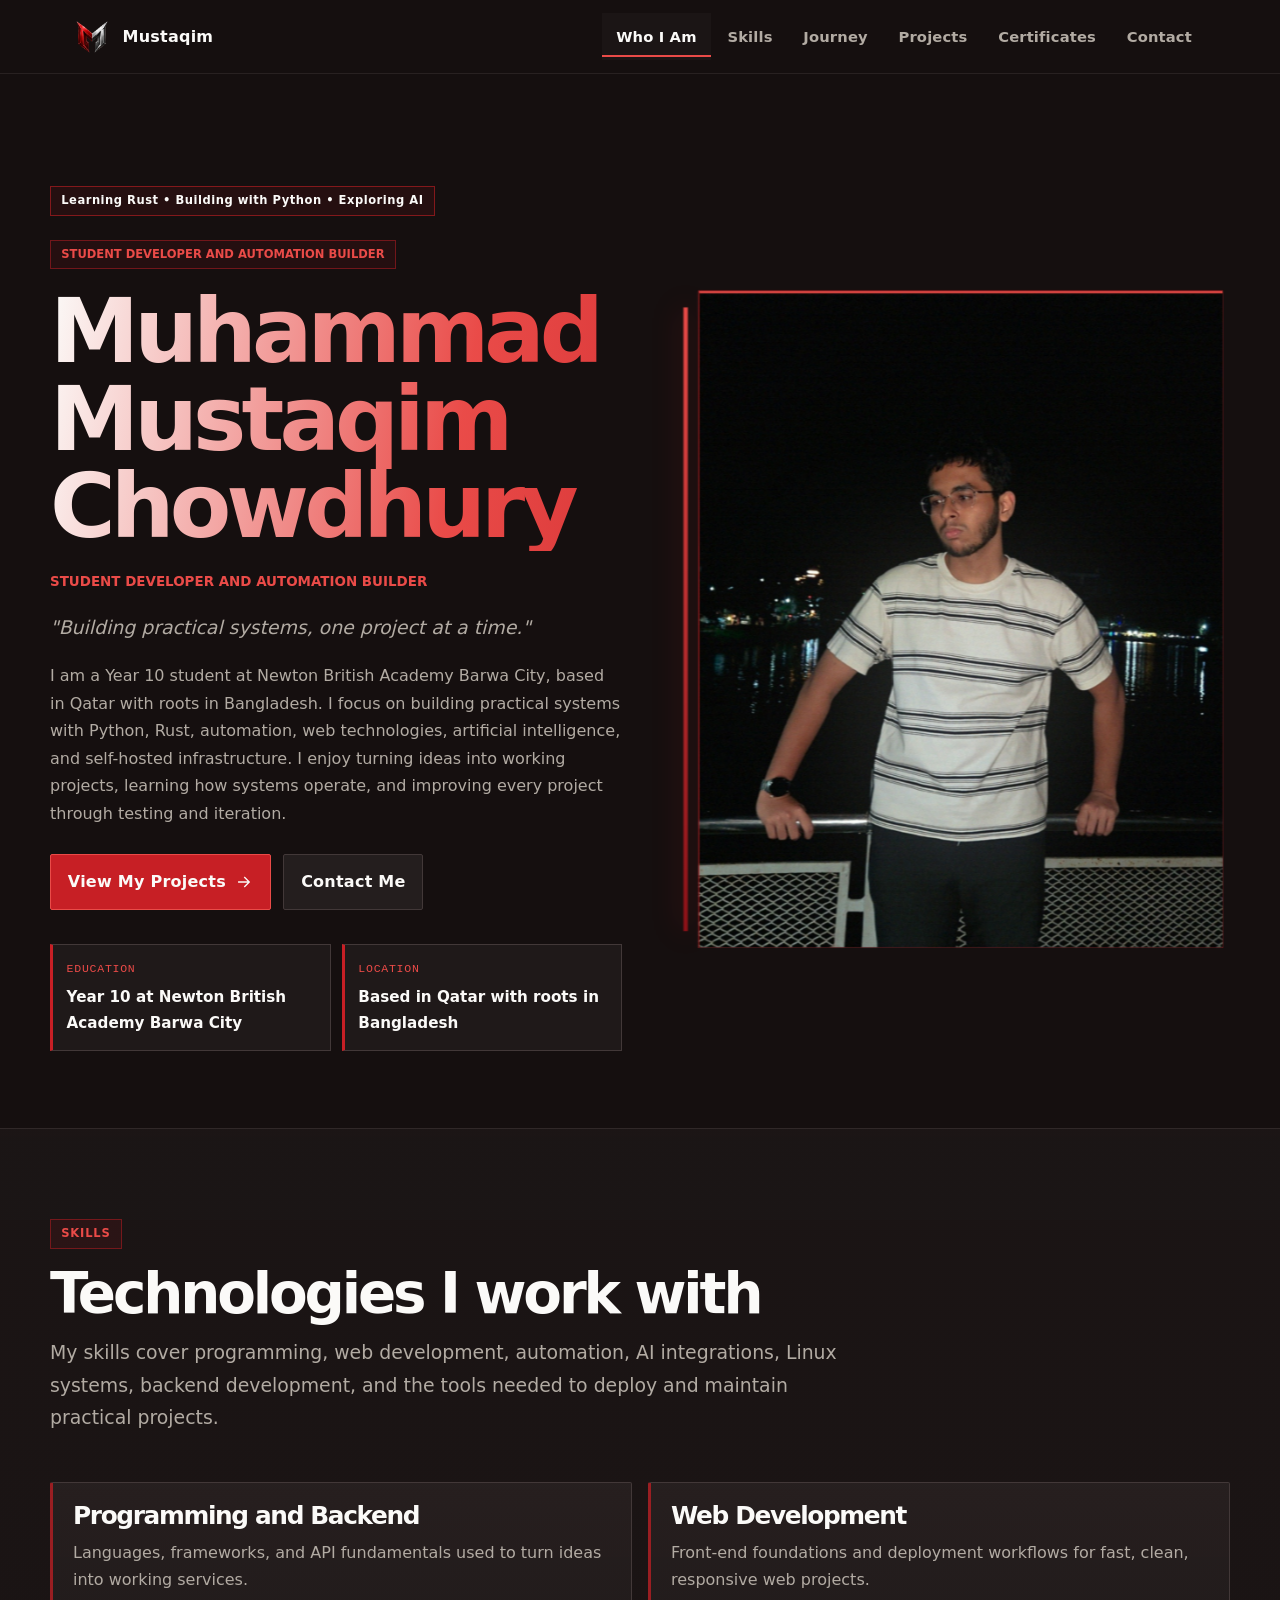
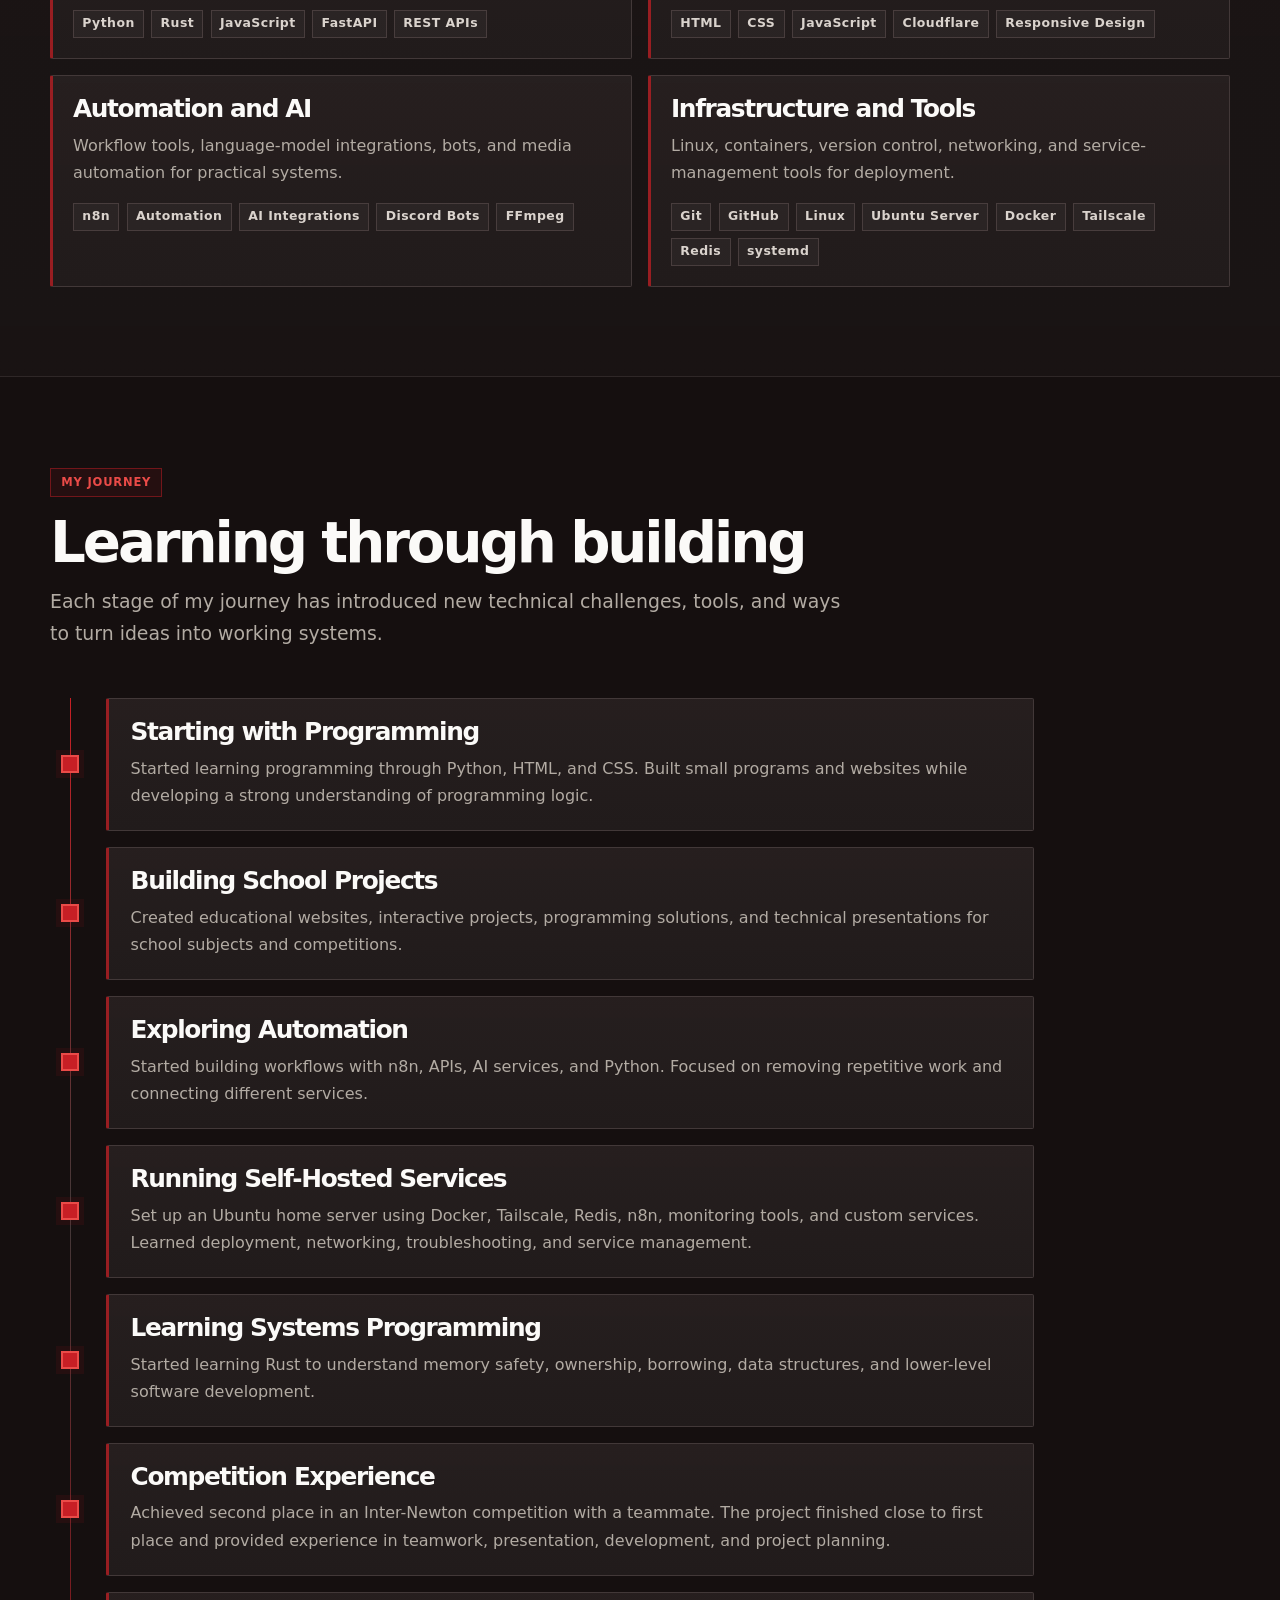
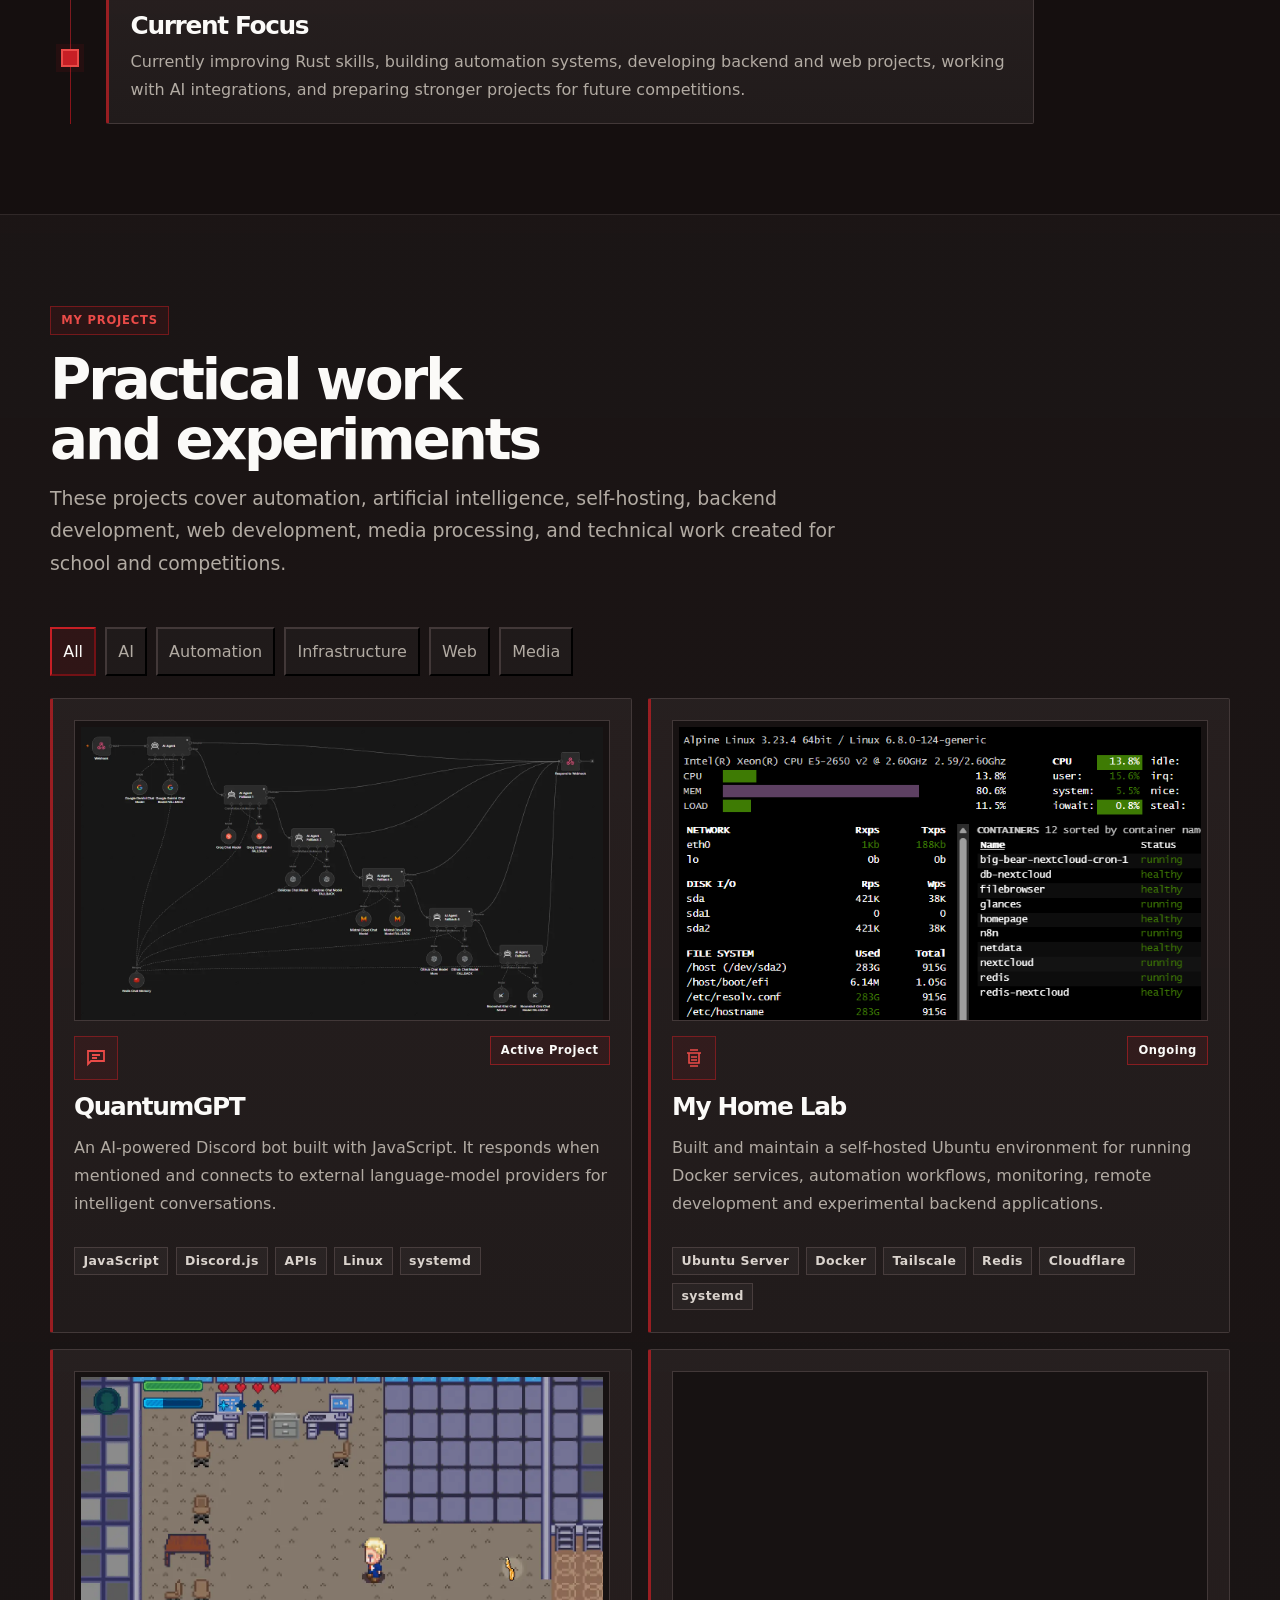
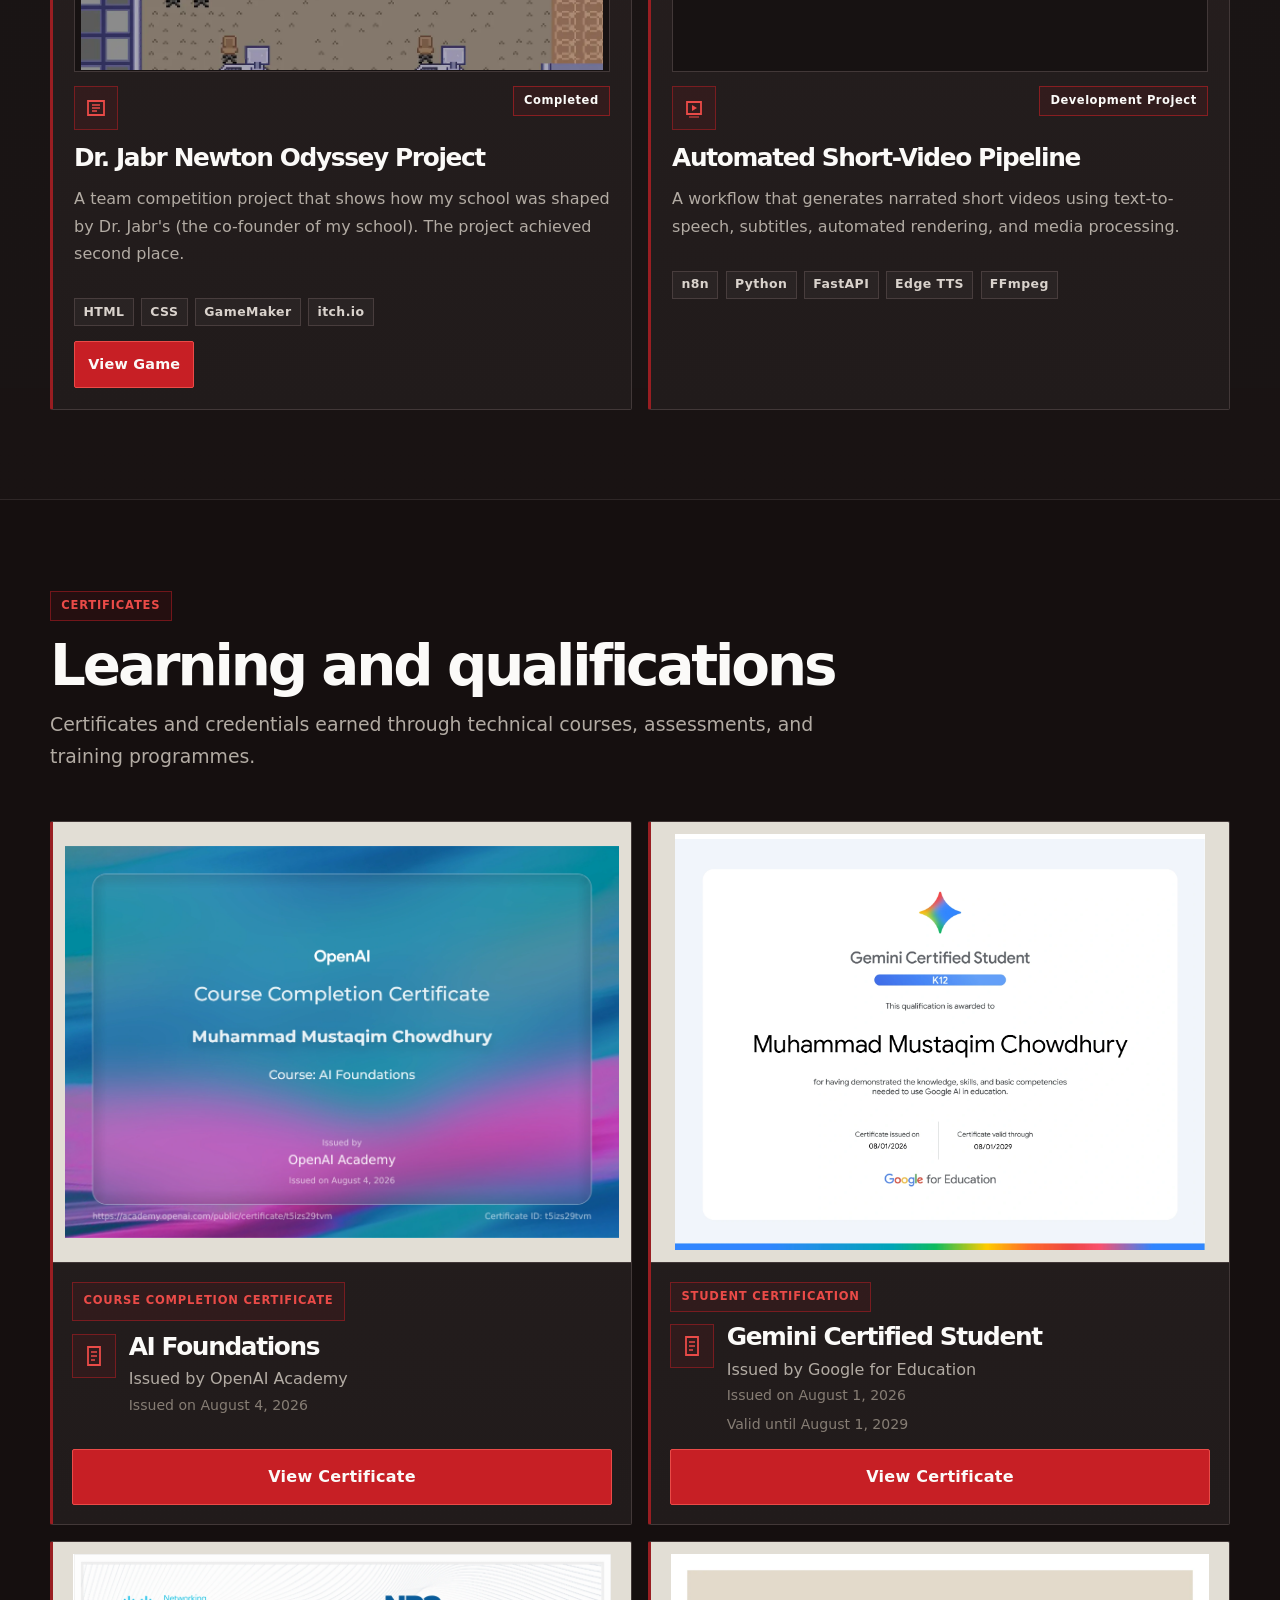
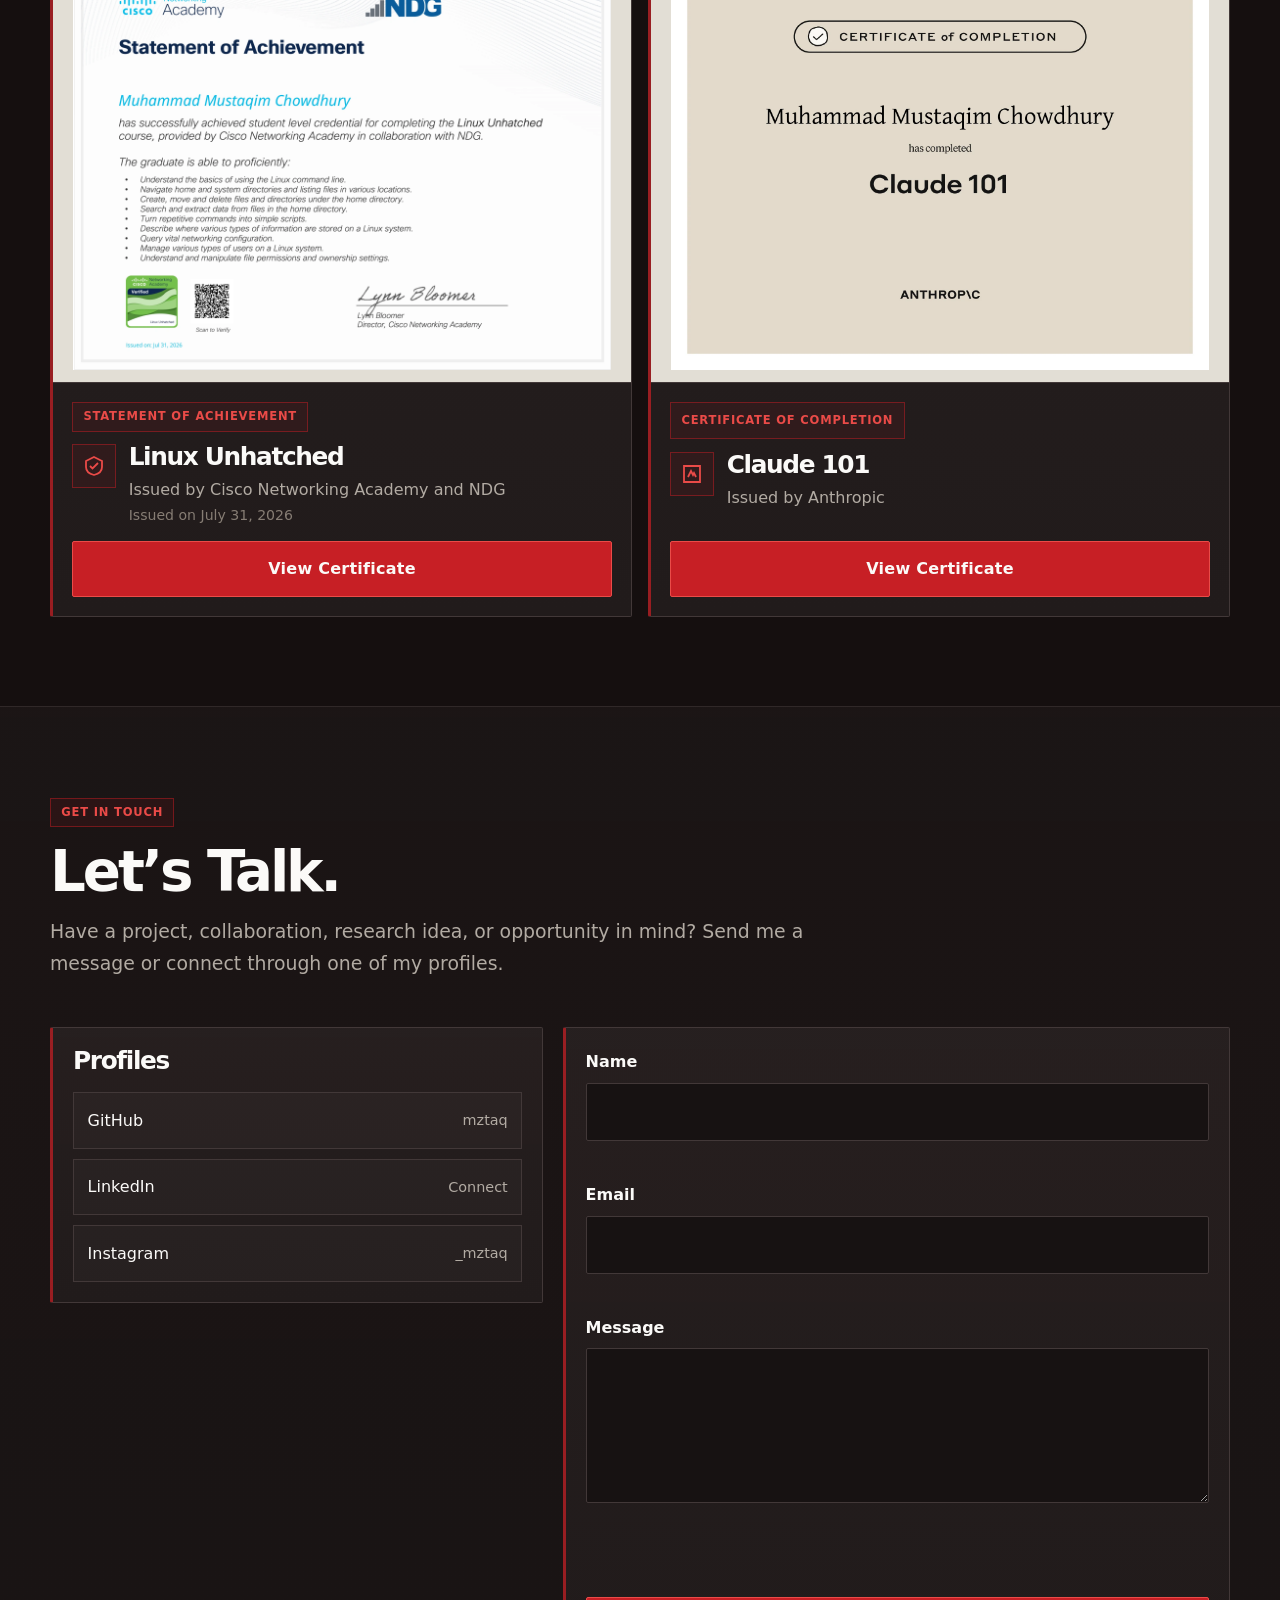
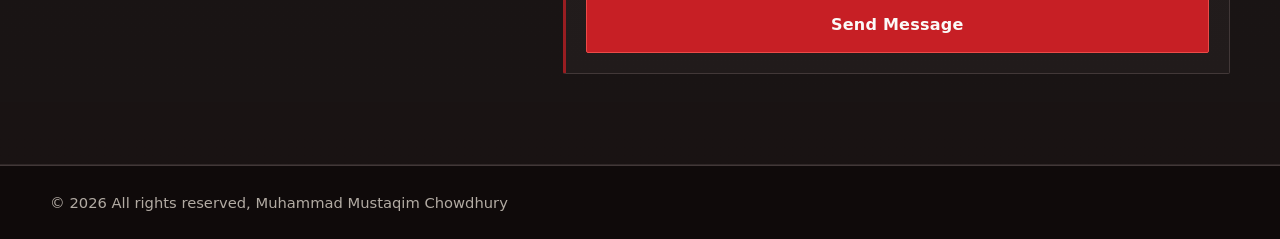
==== commit 297d3f91: "Update index.html" ====
--- a/index.html
+++ b/index.html
@@ -1155,7 +1155,7 @@
           <span class="kicker hero-enter" style="--hero-delay: 140ms">Student Developer and Automation Builder</span>
           <h1 id="hero-title" class="hero-name-gradient" style="--hero-delay: 230ms">Muhammad Mustaqim Chowdhury</h1>
           <p class="hero-role hero-enter" style="--hero-delay: 350ms">Student Developer and Automation Builder</p>
-          <p class="lead hero-enter hero-enter--soft" style="--hero-delay: 440ms"><i>"Building practical systems, one project at a time."</i></p>
+          <p class="lead hero-enter hero-enter--soft" style="--hero-delay: 440ms"><em>"Building practical systems, one project at a time."</em></p>
           <p class="hero-enter hero-enter--soft" style="--hero-delay: 520ms">I am a Year 10 student at Newton British Academy Barwa City, based in Qatar with roots in Bangladesh. I focus on building practical systems with Python, Rust, automation, web technologies, artificial intelligence, and self-hosted infrastructure. I enjoy turning ideas into working projects, learning how systems operate, and improving every project through testing and iteration.</p>
           <div class="button-row hero-enter hero-enter--soft" style="--hero-delay: 610ms">
             <a class="btn primary" href="#projects">View My Projects <svg viewBox="0 0 24 24" aria-hidden="true"><use href="#icon-arrow"></use></svg></a>
@@ -1298,7 +1298,7 @@
                     <div class="project-image">
                         <img
                             src="assets/newton-competition.webp"
-                            alt="Newton Competition project"
+                            alt="Dr. Jabr Newton Odyssey Project"
                             loading="lazy"
                             decoding="async"
                         >
@@ -1311,7 +1311,7 @@
                         <span class="status">Completed</span>
                     </div>
             
-                    <h3>Newton Competition Project</h3>
+                    <h3>Dr. Jabr Newton Odyssey Project</h3>
             
                     <p>
                         A team competition project that shows how my school was shaped by
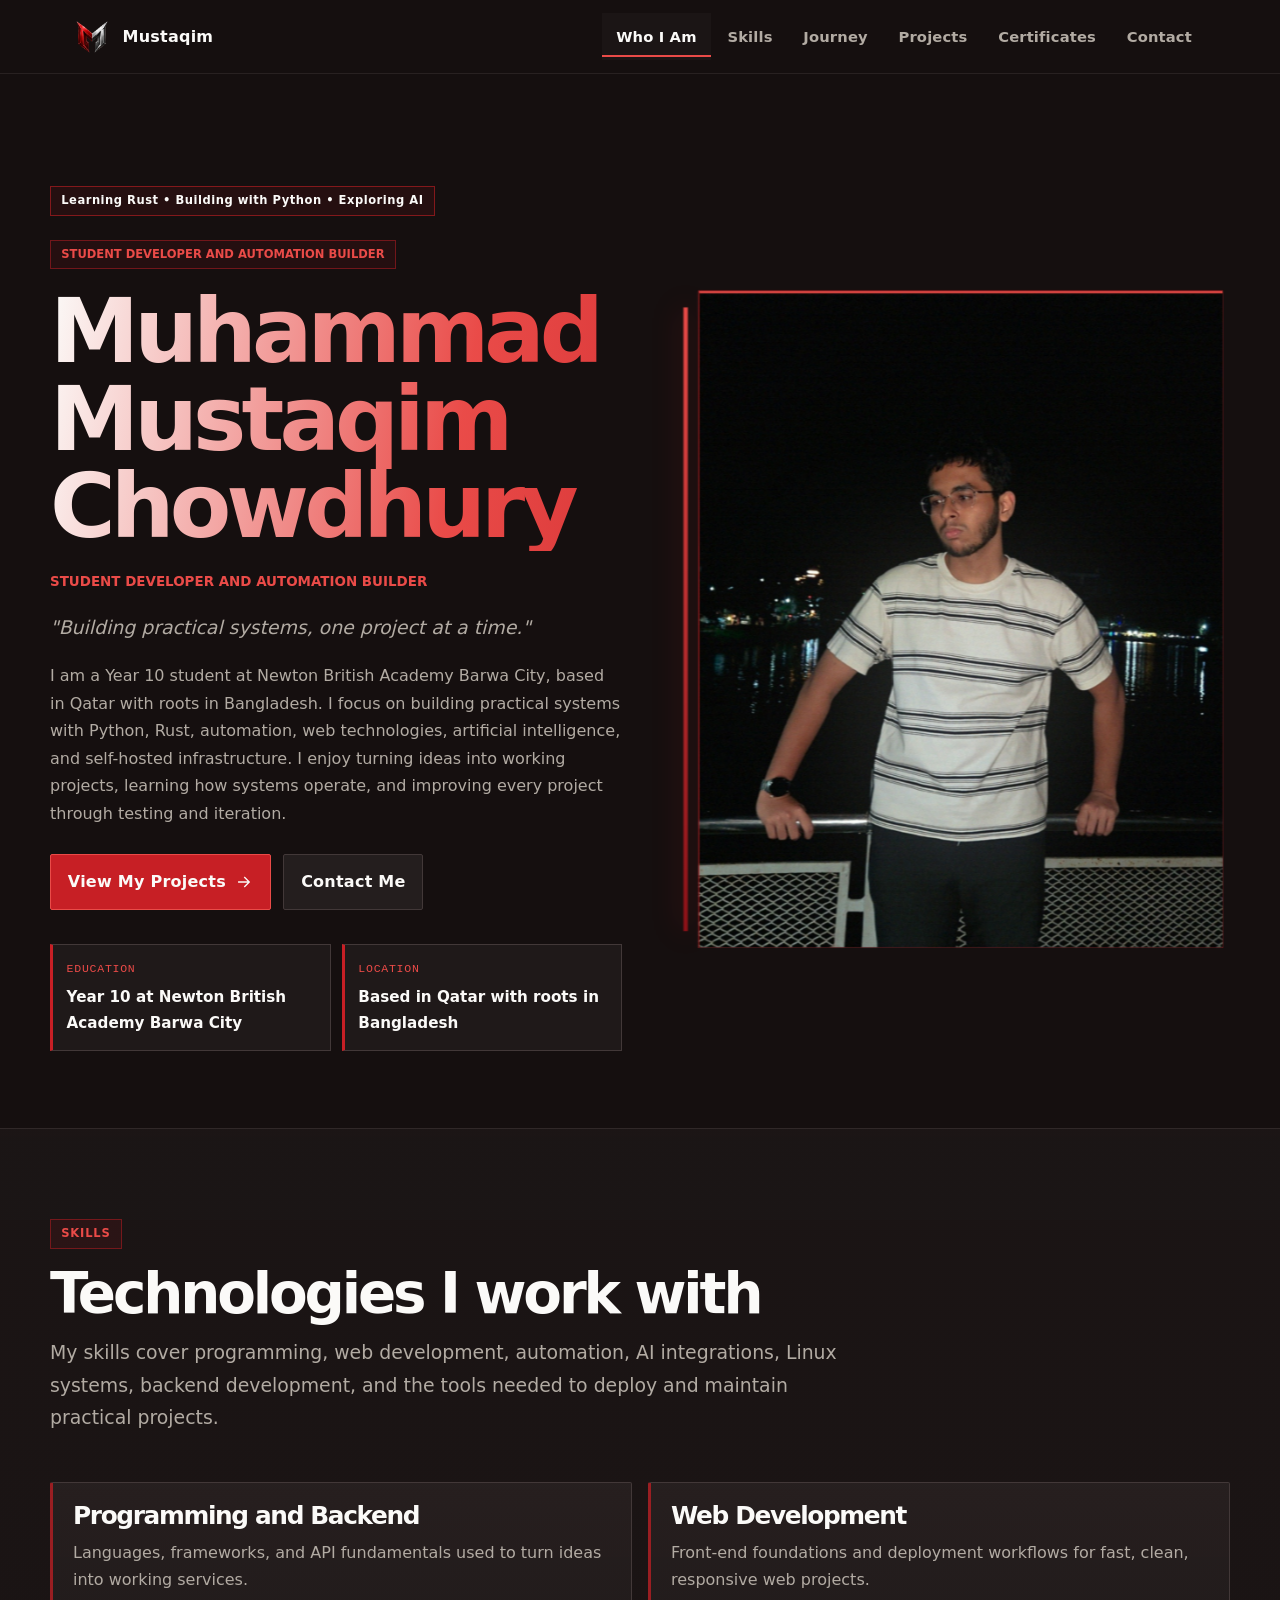
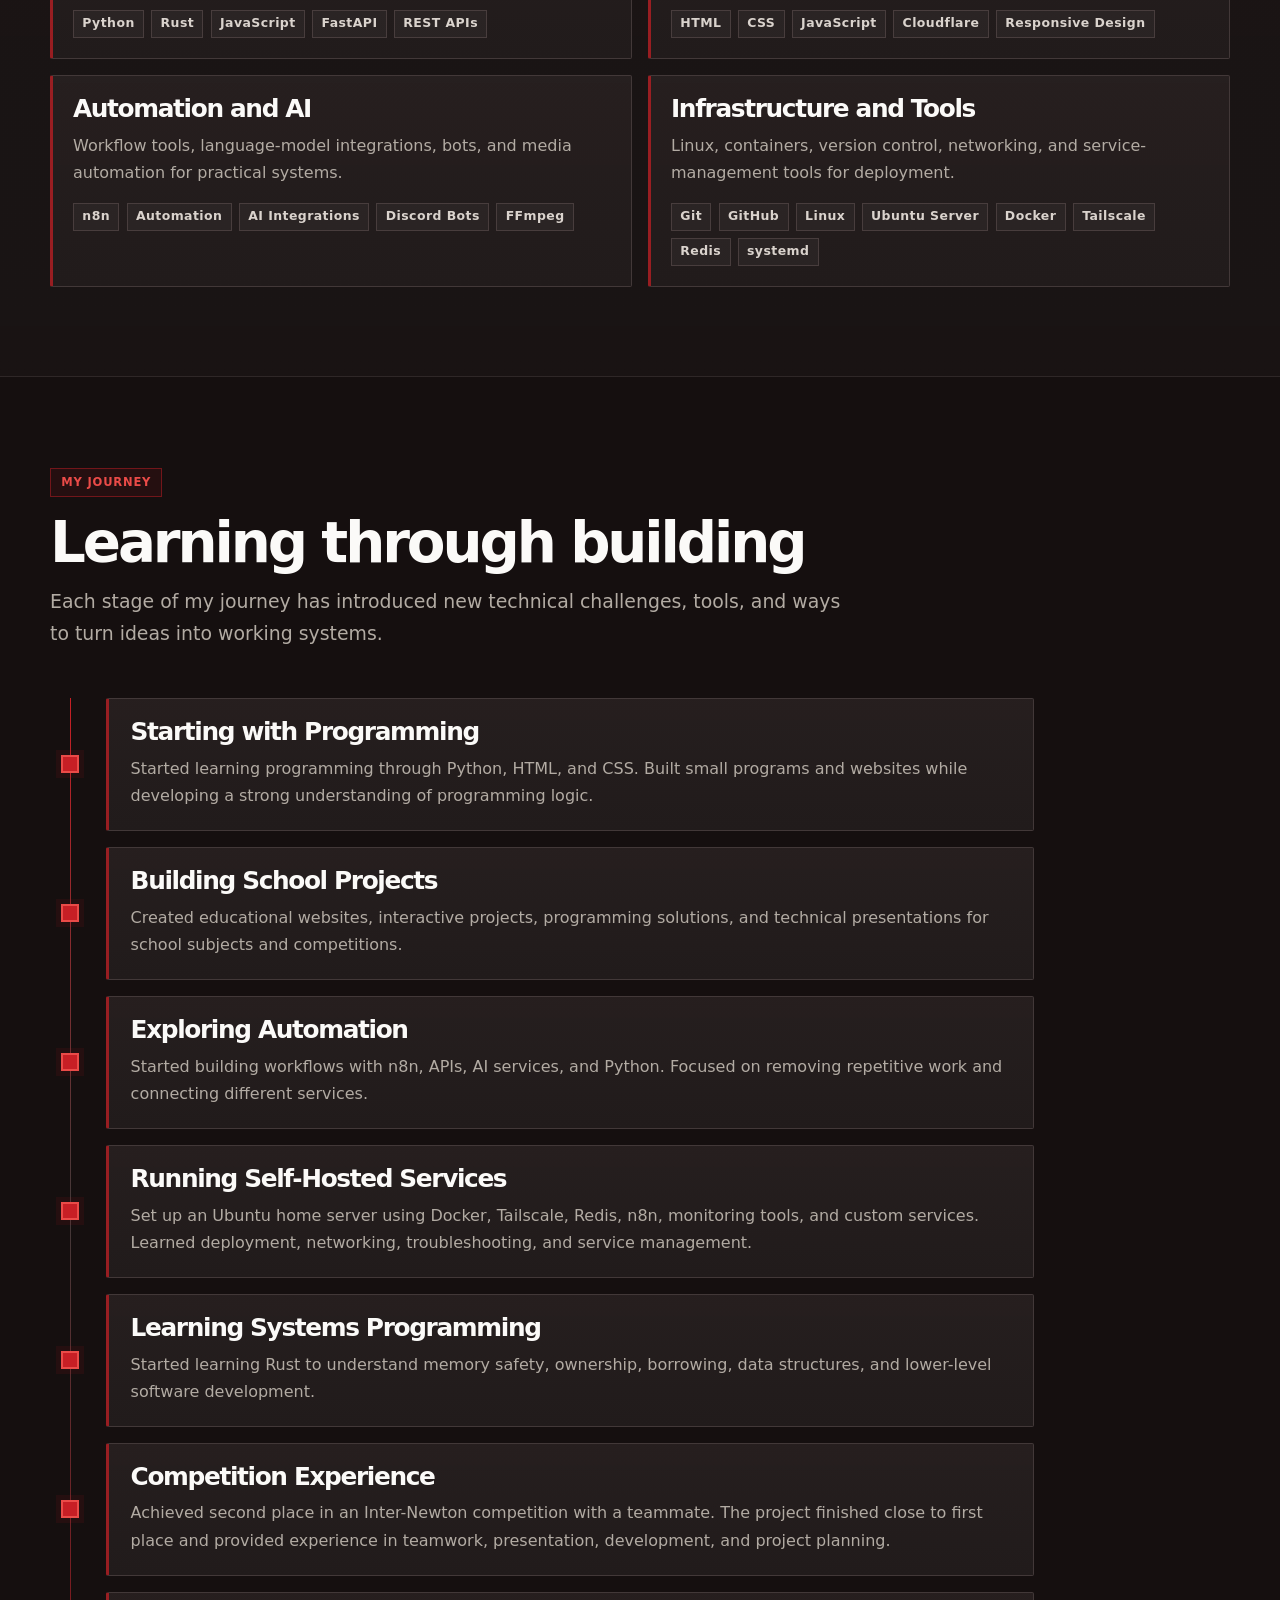
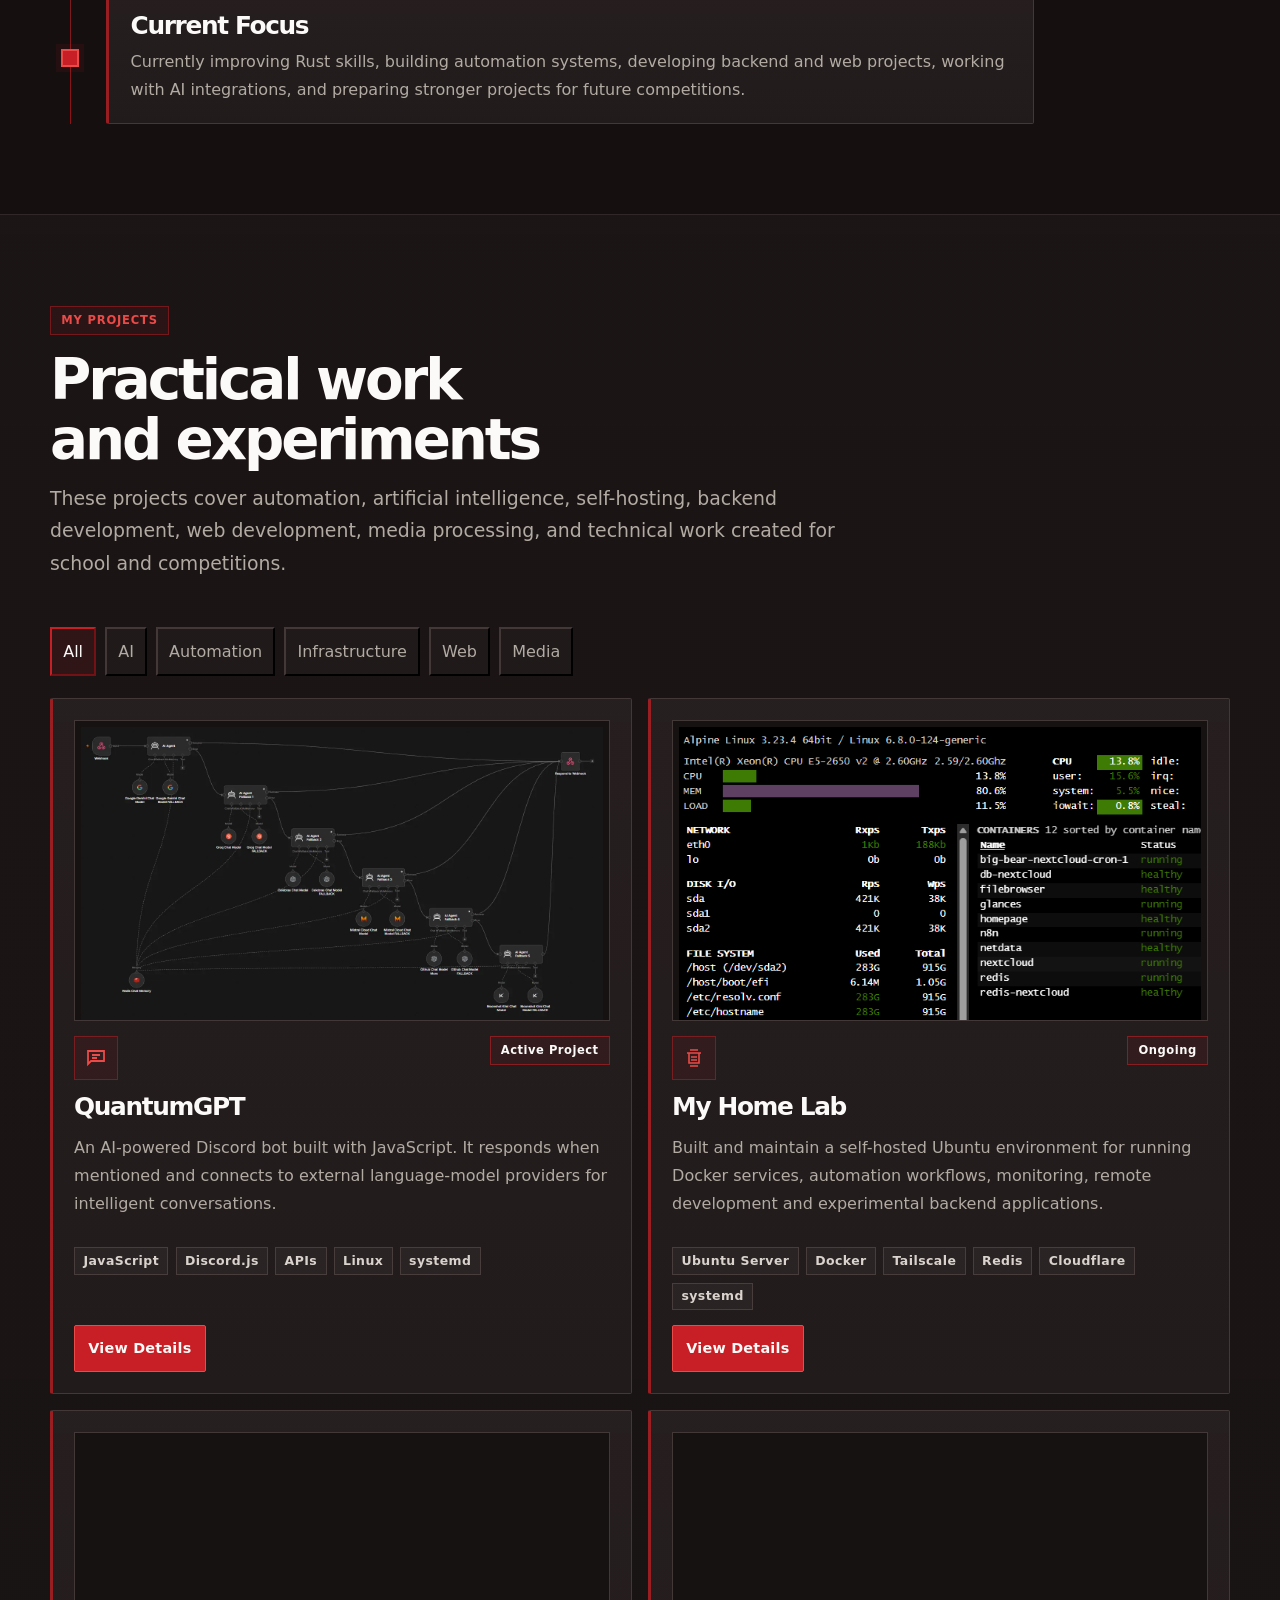
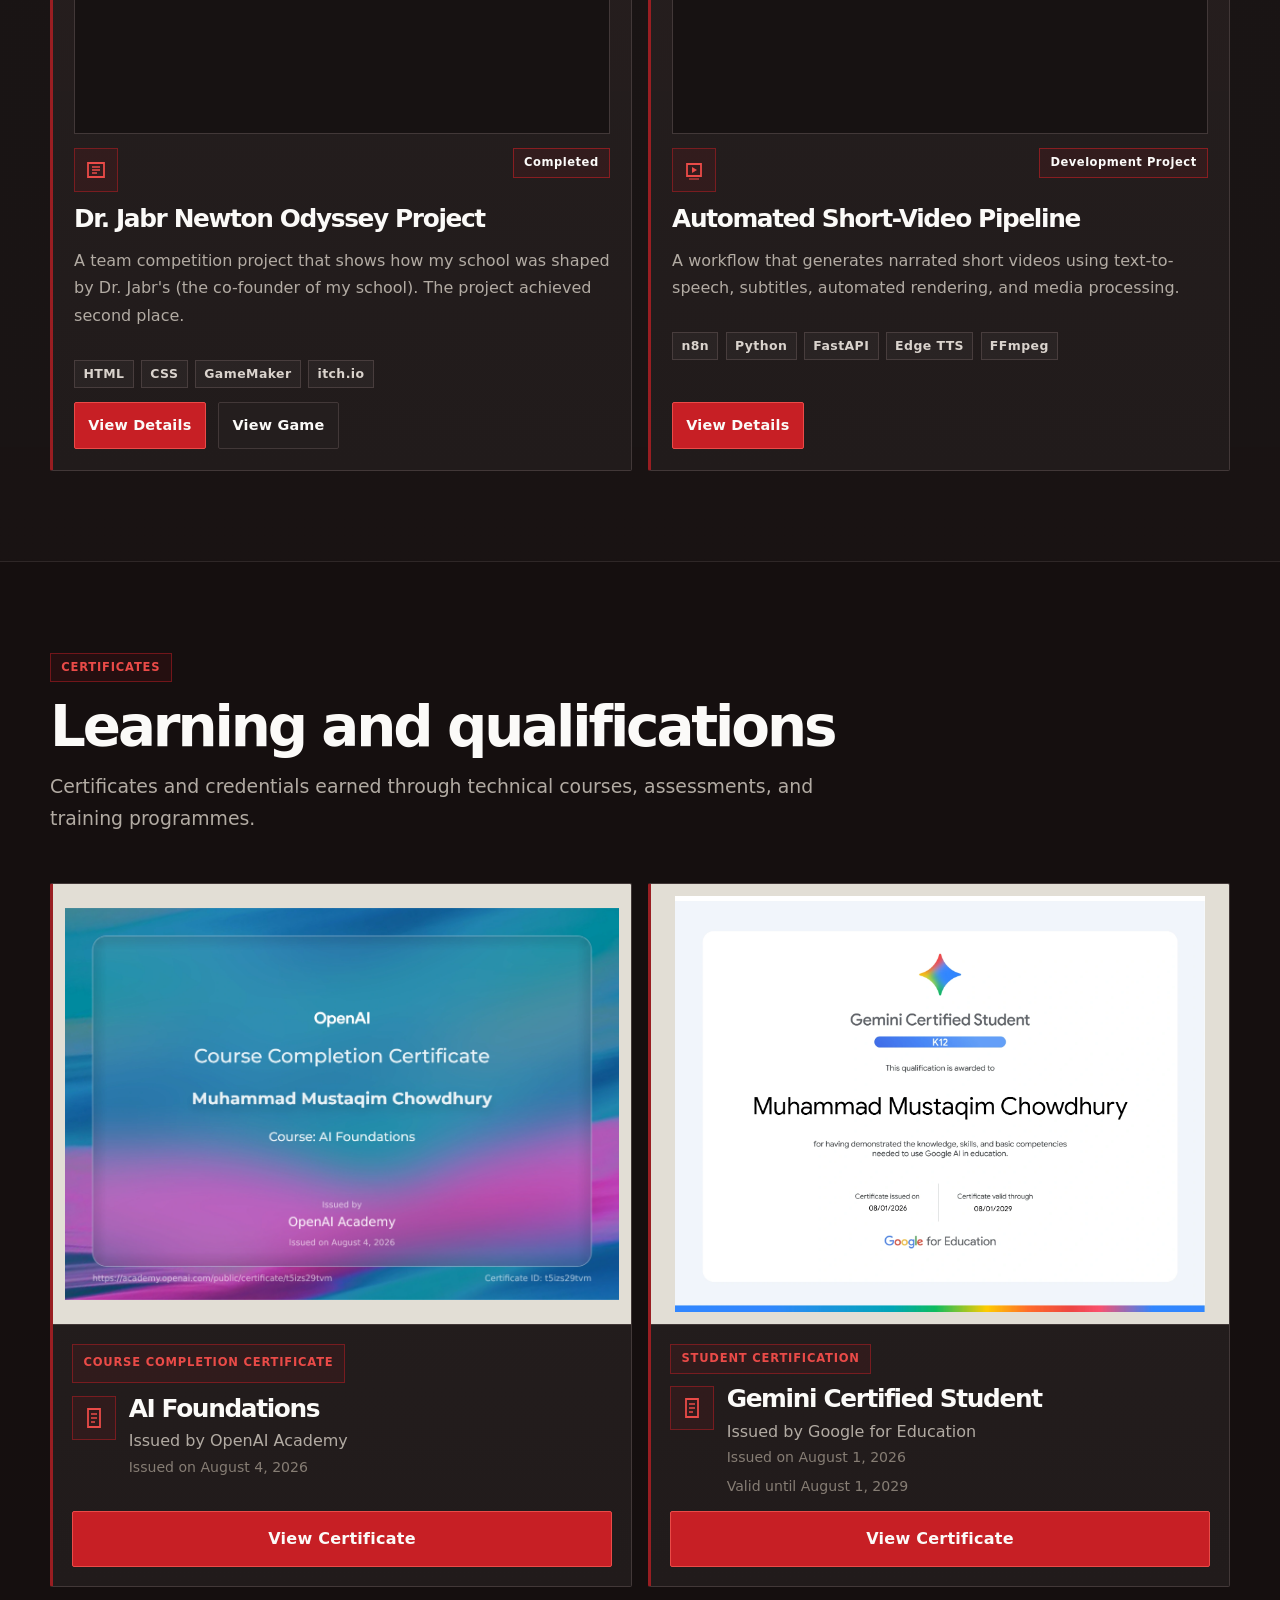
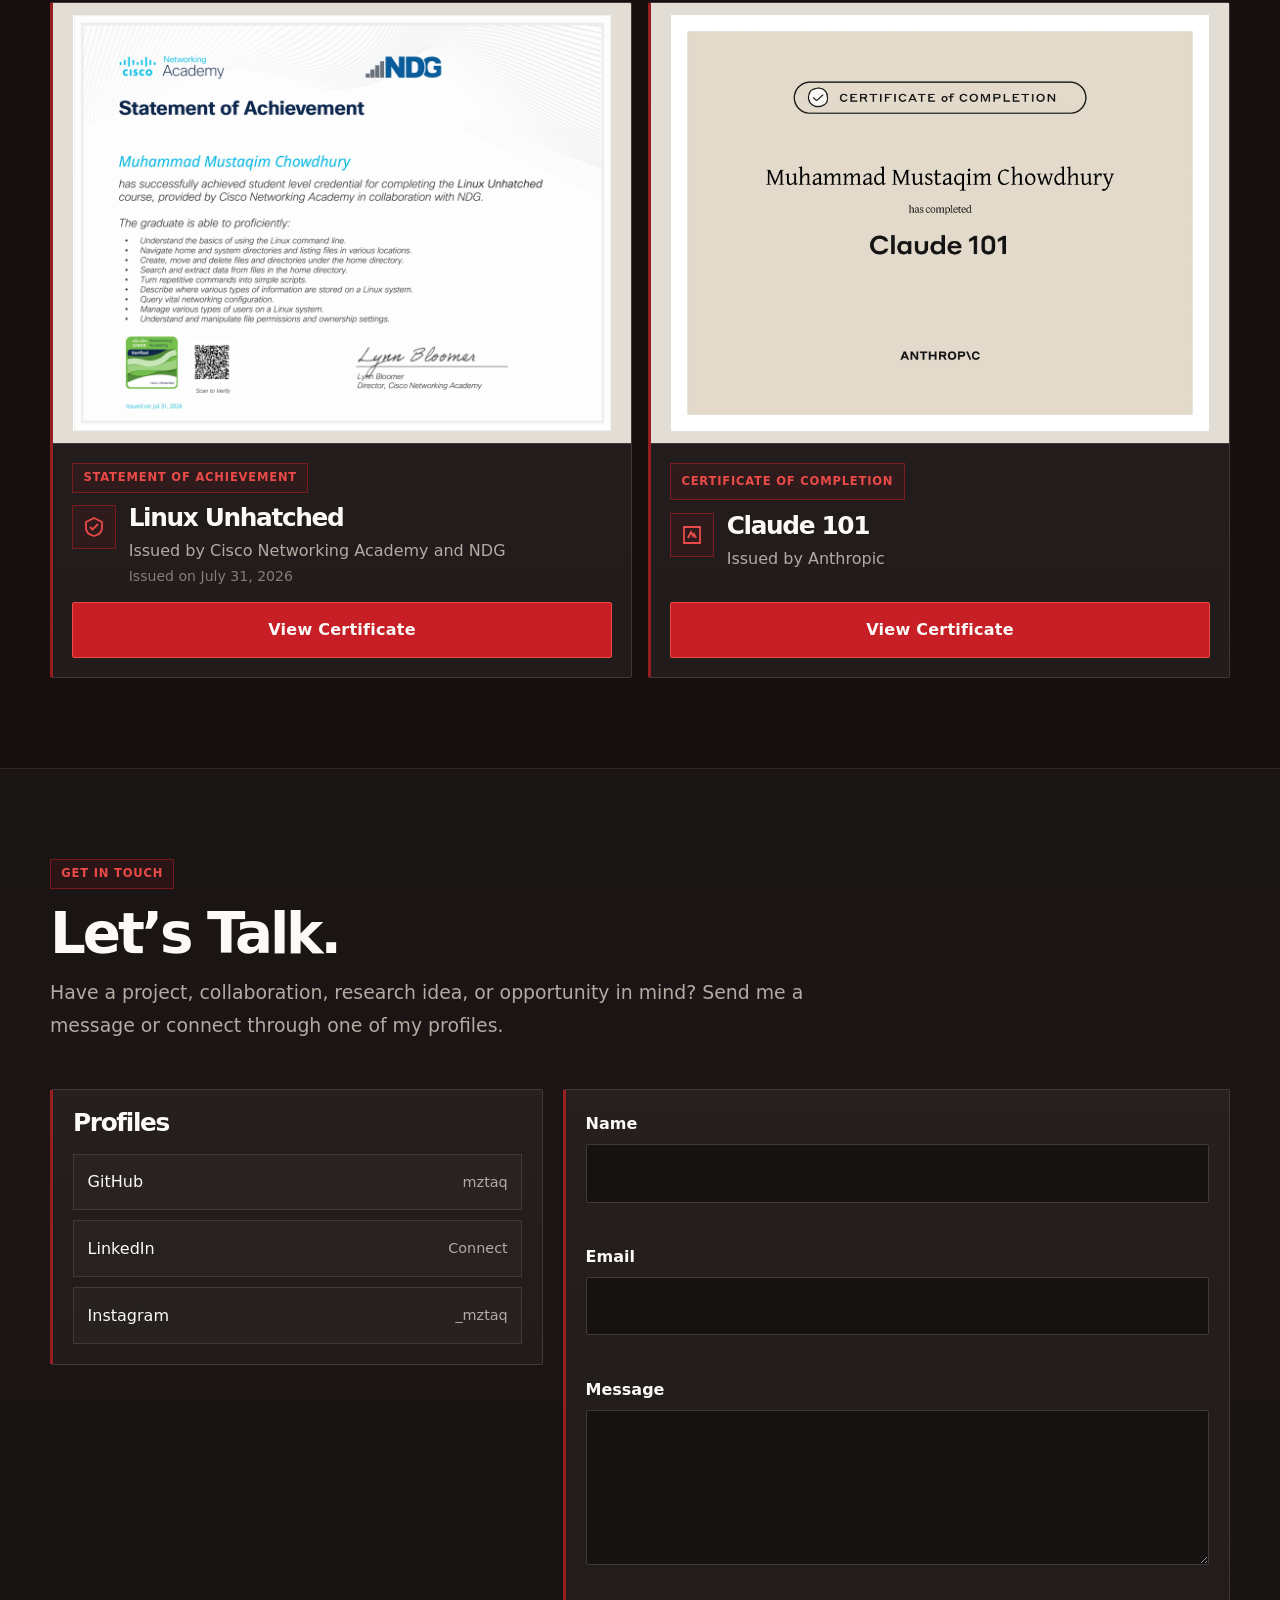
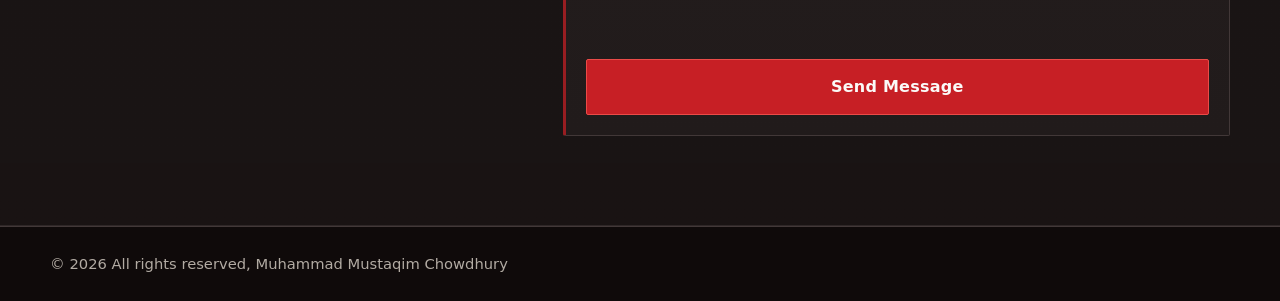
==== commit c11db20a: "Add project detail buttons to multiple sections" ====
--- a/index.html
+++ b/index.html
@@ -136,933 +136,7 @@
         ]
     }
     </script>
-  <style>
-    :root {
-      color-scheme: dark;
-      --bg: hsl(0 18% 7%);
-      --bg-deep: hsl(0 20% 5%);
-      --bg-section: hsl(0 13% 9%);
-      --bg-soft: hsl(0 12% 11%);
-      --panel: hsl(0 10% 13%);
-      --panel-raised: hsl(0 9% 16%);
-      --panel-sunken: hsl(0 14% 8%);
-      --ink: hsl(38 24% 93%);
-      --ink-strong: hsl(38 30% 98%);
-      --muted: hsl(32 9% 67%);
-      --quiet: hsl(30 7% 49%);
-      --line: hsl(0 8% 24%);
-      --line-strong: hsl(358 51% 36%);
-      --accent: hsl(358 73% 45%);
-      --accent-bright: hsl(1 79% 60%);
-      --accent-deep: hsl(357 77% 31%);
-      --accent-soft: hsl(358 73% 45% / .12);
-      --accent-haze: hsl(358 73% 45% / .07);
-      --focus: hsl(8 90% 65%);
-      --radius: 2px;
-      --max-width: 1180px;
-      --nav-height: 74px;
-      --gutter: clamp(1rem, 3vw, 1.5rem);
-      --section-y: clamp(4.2rem, 7vw, 6.2rem);
-      --shadow-hard: 0 24px 70px hsl(0 0% 0% / .36);
-      --shadow-red: 0 0 32px hsl(358 73% 45% / .13);
-      --font: Inter, ui-sans-serif, system-ui, -apple-system, BlinkMacSystemFont, "Segoe UI", sans-serif;
-      --mono: "SFMono-Regular", Consolas, "Liberation Mono", monospace;
-      --fast: 160ms cubic-bezier(.2, .8, .2, 1);
-      --medium: 280ms cubic-bezier(.2, .8, .2, 1);
-      --slow: 720ms cubic-bezier(.16, 1, .3, 1);
-      --ambient-opacity: 1;
-    }
-
-    * { box-sizing: border-box; }
-
-    html {
-      min-width: 320px;
-      scroll-behavior: smooth;
-      scroll-padding-top: calc(var(--nav-height) + 22px);
-      background: var(--bg);
-    }
-
-    body {
-      min-height: 100vh;
-      margin: 0;
-      overflow-x: hidden;
-      color: var(--ink);
-      background: var(--bg);
-      font-family: var(--font);
-      font-size: 16px;
-      line-height: 1.72;
-      text-rendering: optimizeLegibility;
-    }
-
-    body.menu-open { overflow: hidden; }
-    body.page-paused * { animation-play-state: paused !important; }
-    [hidden] { display: none !important; }
-    img, svg { display: block; }
-    figure { margin: 0; }
-    img { max-width: 100%; height: auto; }
-    a { color: inherit; text-decoration: none; }
-    button, input, textarea { font: inherit; }
-    button { color: inherit; }
-    ::selection { color: var(--ink-strong); background: hsl(358 73% 45% / .48); }
-
-    .sr-only {
-      position: absolute;
-      width: 1px;
-      height: 1px;
-      padding: 0;
-      margin: -1px;
-      overflow: hidden;
-      clip: rect(0, 0, 0, 0);
-      white-space: nowrap;
-      border: 0;
-    }
-
-    .skip-link {
-      position: fixed;
-      top: .85rem;
-      left: 1rem;
-      z-index: 1200;
-      transform: translateY(-150%);
-      border: 1px solid var(--accent-bright);
-      background: var(--accent);
-      color: var(--ink-strong);
-      padding: .78rem 1rem;
-      font-weight: 900;
-      transition: transform var(--fast);
-    }
-
-    .skip-link:focus { transform: translateY(0); }
-
-    .progress-bar {
-      position: fixed;
-      top: 0;
-      left: 0;
-      z-index: 1300;
-      width: 0;
-      height: 3px;
-      background: linear-gradient(90deg, var(--accent-deep), var(--accent-bright));
-    }
-
-    .ambient-background {
-      position: fixed;
-      inset: 0;
-      z-index: -2;
-      overflow: hidden;
-      pointer-events: none;
-      opacity: var(--ambient-opacity);
-      background:
-        linear-gradient(hsl(0 0% 100% / .018) 1px, transparent 1px),
-        linear-gradient(90deg, hsl(0 0% 100% / .014) 1px, transparent 1px),
-        radial-gradient(circle at 82% 7%, hsl(358 73% 45% / .12), transparent 34rem),
-        radial-gradient(circle at 12% 24%, hsl(358 73% 45% / .055), transparent 24rem),
-        var(--bg);
-      background-size: 44px 44px, 44px 44px, auto, auto, auto;
-    }
-
-    .ambient-background::before,
-    .ambient-background::after {
-      content: "";
-      position: absolute;
-      inset: -20% -10%;
-      opacity: .42;
-      background: linear-gradient(100deg, transparent 0 42%, hsl(358 73% 45% / .16) 48%, transparent 54% 100%);
-      transform: translate3d(-18%, 0, 0) rotate(-4deg);
-      animation: redSweep 18s cubic-bezier(.4, 0, .2, 1) infinite;
-    }
-
-    .ambient-background::after {
-      opacity: .22;
-      transform: translate3d(20%, 0, 0) rotate(5deg);
-      animation-duration: 26s;
-      animation-delay: -9s;
-    }
-
-    .bg-fragment {
-      position: absolute;
-      display: block;
-      width: var(--w, 54px);
-      height: var(--h, 1px);
-      border: 1px solid hsl(358 73% 45% / .22);
-      opacity: var(--o, .18);
-      transform: translate3d(var(--x, 0), var(--y, 0), 0) rotate(var(--r, 0deg));
-      animation: fragmentDrift var(--d, 22s) ease-in-out infinite alternate;
-      animation-delay: var(--delay, 0s);
-      will-change: transform, opacity;
-    }
-
-    .bg-fragment-1 { --x: 8vw; --y: 12vh; --w: 42px; --h: 12px; --r: 0deg; --d: 23s; --delay: -3s; }
-    .bg-fragment-2 { --x: 78vw; --y: 16vh; --w: 70px; --h: 1px; --r: 0deg; --d: 19s; --delay: -7s; }
-    .bg-fragment-3 { --x: 88vw; --y: 38vh; --w: 28px; --h: 28px; --r: 0deg; --d: 27s; --delay: -2s; }
-    .bg-fragment-4 { --x: 18vw; --y: 50vh; --w: 90px; --h: 1px; --r: 90deg; --d: 28s; --delay: -11s; }
-    .bg-fragment-5 { --x: 62vw; --y: 70vh; --w: 54px; --h: 16px; --r: 0deg; --d: 24s; --delay: -5s; }
-    .bg-fragment-6 { --x: 32vw; --y: 82vh; --w: 46px; --h: 1px; --r: -8deg; --d: 21s; --delay: -8s; }
-    .bg-fragment-7 { --x: 52vw; --y: 10vh; --w: 18px; --h: 18px; --r: 0deg; --d: 30s; --delay: -4s; }
-    .bg-fragment-8 { --x: 5vw; --y: 76vh; --w: 72px; --h: 1px; --r: 2deg; --d: 26s; --delay: -14s; }
-    .bg-fragment-9 { --x: 91vw; --y: 84vh; --w: 38px; --h: 10px; --r: 0deg; --d: 25s; --delay: -10s; }
-    .bg-fragment-10 { --x: 41vw; --y: 30vh; --w: 58px; --h: 1px; --r: -90deg; --d: 29s; --delay: -6s; }
-    .bg-fragment-11 { --x: 70vw; --y: 56vh; --w: 22px; --h: 22px; --r: 0deg; --d: 24s; --delay: -1s; }
-    .bg-fragment-12 { --x: 22vw; --y: 25vh; --w: 64px; --h: 1px; --r: 0deg; --d: 20s; --delay: -12s; }
-    .bg-fragment-13 { --x: 12vw; --y: 92vh; --w: 26px; --h: 26px; --r: 0deg; --d: 31s; --delay: -9s; }
-    .bg-fragment-14 { --x: 96vw; --y: 18vh; --w: 86px; --h: 1px; --r: 90deg; --d: 28s; --delay: -16s; }
-    .bg-fragment-15 { --x: 47vw; --y: 64vh; --w: 34px; --h: 12px; --r: 0deg; --d: 23s; --delay: -13s; }
-    .bg-fragment-16 { --x: 64vw; --y: 36vh; --w: 48px; --h: 1px; --r: 6deg; --d: 22s; --delay: -15s; }
-    .bg-fragment-17 { --x: 28vw; --y: 8vh; --w: 18px; --h: 18px; --r: 0deg; --d: 26s; --delay: -17s; }
-    .bg-fragment-18 { --x: 84vw; --y: 66vh; --w: 74px; --h: 1px; --r: -4deg; --d: 32s; --delay: -18s; }
-
-    @keyframes redSweep {
-      0%, 100% { transform: translate3d(-22%, 0, 0) rotate(-4deg); opacity: .1; }
-      45% { opacity: .34; }
-      60% { transform: translate3d(22%, 0, 0) rotate(-4deg); opacity: .2; }
-    }
-
-    @keyframes fragmentDrift {
-      0% { transform: translate3d(var(--x), var(--y), 0) rotate(var(--r)); opacity: calc(var(--o, .18) * .45); }
-      100% { transform: translate3d(calc(var(--x) + 16px), calc(var(--y) - 22px), 0) rotate(calc(var(--r) + 3deg)); opacity: var(--o, .18); }
-    }
-
-    .site-header {
-      position: fixed;
-      top: 0;
-      right: 0;
-      left: 0;
-      z-index: 1100;
-      height: var(--nav-height);
-      border-bottom: 1px solid hsl(0 8% 24% / .45);
-      transition: background var(--medium), border-color var(--medium), backdrop-filter var(--medium), box-shadow var(--medium);
-    }
-
-    .site-header.scrolled {
-      background: hsl(0 18% 7% / .84);
-      border-color: hsl(358 73% 45% / .34);
-      backdrop-filter: blur(15px);
-      box-shadow: 0 14px 36px hsl(0 0% 0% / .24);
-    }
-
-    .nav-shell {
-      display: flex;
-      align-items: center;
-      justify-content: space-between;
-      gap: 1rem;
-      width: min(100%, var(--max-width));
-      height: 100%;
-      margin: 0 auto;
-      padding: 0 var(--gutter);
-    }
-
-    .brand {
-      display: inline-flex;
-      align-items: center;
-      gap: .78rem;
-      min-height: 44px;
-      font-weight: 900;
-      letter-spacing: .015em;
-    }
-
-    .brand-mark { width: 36px; height: 36px; flex: 0 0 auto; color: var(--accent); }
-    .brand-name { color: var(--ink-strong); }
-
-    .nav-links {
-      position: relative;
-      display: flex;
-      align-items: center;
-      justify-content: flex-end;
-      gap: .16rem;
-    }
-
-    .nav-links a {
-      position: relative;
-      display: inline-flex;
-      align-items: center;
-      min-height: 44px;
-      border: 1px solid transparent;
-      padding: .62rem .82rem;
-      color: var(--muted);
-      font-size: .92rem;
-      font-weight: 750;
-      letter-spacing: .01em;
-      transition: color var(--fast), background var(--fast), border-color var(--fast);
-    }
-
-    .nav-links a:hover,
-    .nav-links a.active {
-      color: var(--ink-strong);
-      background: hsl(0 0% 100% / .028);
-    }
-
-    .nav-indicator {
-      position: absolute;
-      bottom: 3px;
-      left: 0;
-      width: var(--nav-indicator-width, 0px);
-      height: 2px;
-      background: var(--accent-bright);
-      transform: translate3d(var(--nav-indicator-x, 0px), 0, 0);
-      transition: transform var(--medium), width var(--medium), opacity var(--medium);
-      opacity: var(--nav-indicator-opacity, 0);
-      pointer-events: none;
-    }
-
-    .menu-toggle {
-      display: none;
-      width: 46px;
-      height: 42px;
-      border: 1px solid var(--line);
-      background: hsl(0 10% 11% / .62);
-      color: var(--ink-strong);
-      cursor: pointer;
-    }
-
-    .menu-toggle span {
-      display: block;
-      width: 21px;
-      height: 2px;
-      margin: 5px auto;
-      background: currentColor;
-      transition: transform var(--fast), opacity var(--fast);
-    }
-
-    .menu-toggle[aria-expanded="true"] span:nth-child(1) { transform: translateY(7px) rotate(45deg); }
-    .menu-toggle[aria-expanded="true"] span:nth-child(2) { opacity: 0; }
-    .menu-toggle[aria-expanded="true"] span:nth-child(3) { transform: translateY(-7px) rotate(-45deg); }
-
-    main { padding-top: var(--nav-height); }
-    section { scroll-margin-top: calc(var(--nav-height) + 22px); }
-
-    .section {
-      position: relative;
-      isolation: isolate;
-      padding: var(--section-y) var(--gutter);
-      overflow: hidden;
-    }
-
-    .section.alt {
-      background: linear-gradient(180deg, hsl(0 12% 10% / .86), hsl(0 12% 9% / .94));
-      border-top: 1px solid hsl(0 8% 24% / .58);
-      border-bottom: 1px solid hsl(0 8% 24% / .52);
-    }
-
-    .container {
-      position: relative;
-      z-index: 2;
-      width: min(100%, var(--max-width));
-      margin: 0 auto;
-    }
-
-    .section-head {
-      max-width: 800px;
-      margin-bottom: clamp(2rem, 4vw, 3rem);
-    }
-
-    .kicker,
-    .label,
-    .status,
-    .tag,
-    .credential-type {
-      display: inline-flex;
-      align-items: center;
-      justify-content: center;
-      width: fit-content;
-      border: 1px solid hsl(358 73% 45% / .48);
-      background: hsl(358 73% 45% / .09);
-      color: var(--accent-bright);
-      text-transform: uppercase;
-      letter-spacing: .07em;
-      font-size: .72rem;
-      font-weight: 900;
-      line-height: 1;
-    }
-
-    .kicker,
-    .label,
-    .status,
-    .credential-type { padding: .5rem .64rem; }
-
-    .status {
-      color: var(--ink-strong);
-      text-transform: none;
-      letter-spacing: .045em;
-      border-color: hsl(358 73% 45% / .58);
-    }
-
-    h1,
-    h2,
-    h3,
-    h4 {
-      margin: 0;
-      color: var(--ink-strong);
-      line-height: 1.05;
-      letter-spacing: -.055em;
-      text-wrap: balance;
-    }
-
-    h1 { max-width: 920px; font-size: clamp(2.9rem, 7vw, 6.1rem); line-height: .98; }
-    h2 { font-size: clamp(2rem, 4.4vw, 3.85rem); }
-    h3 { font-size: clamp(1.2rem, 2.1vw, 1.55rem); }
-    h4 { font-size: 1rem; letter-spacing: -.018em; }
-    p { margin: 0; color: var(--muted); text-wrap: pretty; }
-    .lead { max-width: 70ch; font-size: clamp(1rem, 1.65vw, 1.18rem); }
-    .section-head h2 + .lead { margin-top: .82rem; }
-    .section-head .label + h2, .section-head .kicker + h2 { margin-top: .95rem; }
-
-    .button-row {
-      display: flex;
-      align-items: center;
-      flex-wrap: wrap;
-      gap: .8rem;
-      margin-top: .5rem;
-    }
-
-    .btn {
-      position: relative;
-      overflow: hidden;
-      display: inline-flex;
-      align-items: center;
-      justify-content: center;
-      gap: .55rem;
-      min-height: 46px;
-      border: 1px solid var(--line);
-      border-radius: var(--radius);
-      background: var(--panel);
-      color: var(--ink-strong);
-      padding: .82rem 1.05rem;
-      font-weight: 900;
-      letter-spacing: .015em;
-      cursor: pointer;
-      transition: transform var(--fast), border-color var(--fast), background var(--fast), color var(--fast);
-    }
-
-    .btn::after {
-      content: "";
-      position: absolute;
-      right: 0;
-      bottom: 0;
-      left: 0;
-      height: 2px;
-      background: var(--accent-bright);
-      transform: translateX(-105%);
-      transition: transform var(--medium);
-    }
-
-    .btn.primary { background: var(--accent); border-color: var(--accent-bright); color: var(--ink-strong); }
-    .btn:hover { transform: translateY(-2px); border-color: var(--accent); background: var(--accent-deep); color: var(--ink-strong); }
-    .btn:hover::after { transform: translateX(0); }
-    .btn svg { width: 18px; height: 18px; flex: 0 0 auto; transition: transform var(--fast); }
-    .btn:hover svg { transform: translateX(3px); }
-
-    a:focus-visible,
-    button:focus-visible,
-    input:focus-visible,
-    textarea:focus-visible {
-      outline: 2px solid var(--focus);
-      outline-offset: 3px;
-    }
-
-    .scroll-route {
-      display: none;
-      position: fixed;
-      top: calc(var(--nav-height) + 2rem);
-      bottom: 3rem;
-      left: max(1rem, calc((100vw - var(--max-width)) / 2 + .15rem));
-      z-index: 0;
-      width: 24px;
-      pointer-events: none;
-      opacity: .62;
-    }
-
-    .scroll-route-track,
-    .scroll-route-fill {
-      position: absolute;
-      top: 0;
-      bottom: 0;
-      left: 11px;
-      width: 1px;
-      background: hsl(0 8% 24% / .45);
-    }
-
-    .scroll-route-fill {
-      background: linear-gradient(180deg, var(--accent-bright), var(--accent), var(--accent-deep));
-      transform: scaleY(0);
-      transform-origin: top;
-      box-shadow: 0 0 18px hsl(358 73% 45% / .34);
-    }
-
-    .scroll-route-node {
-      position: absolute;
-      top: var(--node-y);
-      left: 6px;
-      width: 11px;
-      height: 11px;
-      border: 1px solid hsl(358 73% 45% / .58);
-      background: var(--bg-deep);
-      transform: rotate(45deg) scale(.82);
-      transition: transform var(--medium), background var(--medium), border-color var(--medium), box-shadow var(--medium);
-    }
-
-    .scroll-route-node.active {
-      background: var(--accent);
-      border-color: var(--accent-bright);
-      transform: rotate(45deg) scale(1);
-      box-shadow: 0 0 18px hsl(358 73% 45% / .34);
-    }
-
-    .hero-name-gradient {
-      width: fit-content;
-      max-width: 100%;
-      background: linear-gradient(100deg, var(--ink-strong), var(--accent-bright), var(--accent), var(--ink-strong));
-      background-size: 220% 100%;
-      background-clip: text;
-      -webkit-background-clip: text;
-      color: transparent;
-      -webkit-text-fill-color: transparent;
-      animation: heroNameReveal 860ms cubic-bezier(.16, 1, .3, 1) var(--hero-delay, 260ms) both, heroNameGradient 4.8s cubic-bezier(.45, 0, .25, 1) 1.2s infinite alternate;
-    }
-
-    .hero-enter {
-      opacity: 0;
-      transform: translateY(16px);
-      filter: blur(7px);
-      clip-path: inset(0 0 100% 0);
-      animation: heroContentReveal 680ms cubic-bezier(.16, 1, .3, 1) var(--hero-delay, 0ms) both;
-    }
-
-    .hero-enter--soft {
-      clip-path: inset(0 0 16% 0);
-    }
-
-    @keyframes heroContentReveal {
-      0% { opacity: 0; transform: translateY(16px); filter: blur(7px); clip-path: inset(0 0 100% 0); letter-spacing: .035em; }
-      100% { opacity: 1; transform: translateY(0); filter: blur(0); clip-path: inset(0 0 0 0); letter-spacing: inherit; }
-    }
-
-    @keyframes heroNameReveal {
-      0% { opacity: 0; transform: translateY(18px); filter: blur(8px); clip-path: inset(0 0 100% 0); letter-spacing: -.025em; }
-      100% { opacity: 1; transform: translateY(0); filter: blur(0); clip-path: inset(0 0 0 0); letter-spacing: -.055em; }
-    }
-
-    @keyframes heroNameGradient {
-      0% { background-position: 0% 50%; }
-      100% { background-position: 100% 50%; }
-    }
-
-    @keyframes portraitRailEntrance {
-      0% { opacity: 0; transform: translate3d(var(--portrait-x, 0px), calc(-50% + 18px + var(--portrait-y, 0px)), 90px); filter: blur(8px); }
-      100% { opacity: 1; transform: translate3d(var(--portrait-x, 0px), calc(-50% + var(--portrait-y, 0px)), 90px); filter: blur(0); }
-    }
-
-    @keyframes portraitClipReveal {
-      0% { clip-path: polygon(0 0, 100% 0, 100% 0, 0 0); }
-      100% { clip-path: polygon(0 0, 100% 0, 100% 100%, 0 100%); }
-    }
-
-    @keyframes portraitLightSweep {
-      0% { transform: translateX(-120%); opacity: 0; }
-      18% { opacity: 1; }
-      100% { transform: translateX(120%); opacity: 0; }
-    }
-
-    @keyframes portraitEdgeTrace {
-      0% { opacity: 0; transform: scaleX(.05); }
-      100% { opacity: .9; transform: scaleX(1); }
-    }
-
-    .hero {
-      display: grid;
-      align-items: center;
-      min-height: calc(100vh - var(--nav-height));
-      padding: clamp(4.8rem, 9vw, 7rem) var(--gutter) clamp(3rem, 6vw, 5rem);
-      perspective: 1200px;
-    }
-
-    .hero-grid {
-      display: grid;
-      grid-template-columns: minmax(0, 1fr) minmax(420px, .95fr);
-      gap: clamp(2rem, 5vw, 4.8rem);
-      align-items: center;
-    }
-
-    .hero-copy { display: grid; gap: 1.16rem; }
-    .hero-status-row { display: flex; align-items: center; flex-wrap: wrap; gap: .65rem; margin-bottom: .35rem; }
-    .hero-role { color: var(--accent-bright); font-size: .84rem; font-weight: 900; letter-spacing: .035em; text-transform: uppercase; }
-
-    .hero-visual {
-      position: relative;
-      min-height: clamp(500px, 58vw, 690px);
-      perspective: 1200px;
-      transform-style: preserve-3d;
-    }
-
-    .portrait-rail {
-      position: absolute;
-      right: clamp(.25rem, 2.5vw, 1.6rem);
-      top: 50%;
-      z-index: 5;
-      width: min(96%, 500px);
-      transform: translate3d(var(--portrait-x, 0px), calc(-50% + var(--portrait-y, 0px)), 90px);
-      padding-left: .82rem;
-      transition: transform 520ms cubic-bezier(.16, 1, .3, 1), filter var(--medium);
-      will-change: transform;
-      animation: portraitRailEntrance 940ms cubic-bezier(.16, 1, .3, 1) 760ms both;
-    }
-
-    .portrait-rail::before {
-      content: "";
-      position: absolute;
-      top: 1rem;
-      bottom: 1rem;
-      left: 0;
-      width: 4px;
-      background: linear-gradient(180deg, var(--accent-bright), var(--accent-deep));
-      box-shadow: 0 0 28px hsl(358 73% 45% / .45);
-    }
-
-    .portrait-frame {
-      position: relative;
-      aspect-ratio: 4 / 5;
-      overflow: hidden;
-      border: 1px solid hsl(358 73% 45% / .5);
-      border-radius: var(--radius);
-      background: var(--panel);
-      box-shadow: var(--shadow-hard);
-      clip-path: polygon(0 0, 100% 0, 100% 0, 0 0);
-      animation: portraitClipReveal 980ms cubic-bezier(.16, 1, .3, 1) 720ms both;
-    }
-
-    .portrait-frame::before {
-      content: "";
-      position: absolute;
-      inset: 0;
-      z-index: 2;
-      background: linear-gradient(110deg, transparent 0 34%, hsl(358 100% 70% / .24) 48%, transparent 63% 100%);
-      transform: translateX(-120%);
-      animation: portraitLightSweep 980ms cubic-bezier(.16, 1, .3, 1) 1180ms both;
-      pointer-events: none;
-    }
-
-    .portrait-frame::after {
-      content: "";
-      position: absolute;
-      inset: 0;
-      z-index: 3;
-      border-top: 2px solid var(--accent-bright);
-      border-left: 1px solid hsl(358 73% 45% / .55);
-      opacity: .9;
-      pointer-events: none;
-      transform-origin: left top;
-      animation: portraitEdgeTrace 900ms cubic-bezier(.16, 1, .3, 1) 900ms both;
-    }
-
-    .portrait-frame img {
-      width: 100%;
-      height: 100%;
-      object-fit: cover;
-      object-position: center 20%;
-      filter: contrast(1.02) saturate(.98);
-      transition: transform var(--medium), filter var(--medium);
-    }
-
-    .portrait-rail:hover { filter: drop-shadow(0 18px 30px hsl(358 73% 45% / .12)); }
-    .portrait-frame:hover img { transform: translateY(-4px) scale(1.018); filter: contrast(1.08) saturate(1.02); }
-
-
-    .hero-note-grid { display: grid; grid-template-columns: repeat(2, minmax(0, 1fr)); gap: .7rem; margin-top: 1rem; }
-    .note-card { border: 1px solid var(--line); border-left: 3px solid var(--accent); background: hsl(0 10% 13% / .72); padding: .85rem; }
-    .note-card span { display: block; color: var(--accent-bright); font-family: var(--mono); font-size: .72rem; text-transform: uppercase; letter-spacing: .065em; }
-    .note-card strong { display: block; margin-top: .35rem; color: var(--ink-strong); font-size: .95rem; }
-
-    .skills-grid,
-    .project-grid,
-    .certificate-grid {
-      display: grid;
-      gap: 1rem;
-    }
-
-    .skills-grid { grid-template-columns: repeat(2, minmax(0, 1fr)); }
-    .project-grid { grid-template-columns: repeat(2, minmax(0, 1fr)); }
-    .certificate-grid { grid-template-columns: repeat(2, minmax(0, 1fr)); perspective: 1200px; }
-
-    .panel,
-    .project-card,
-    .certificate-card,
-    .timeline-content,
-    .contact-card {
-      position: relative;
-      border: 1px solid var(--line);
-      border-left: 3px solid hsl(358 73% 45% / .72);
-      border-radius: var(--radius);
-      background: linear-gradient(180deg, hsl(0 10% 14% / .95), hsl(0 10% 12% / .98));
-      transition: transform var(--fast), border-color var(--fast), background var(--fast), box-shadow var(--fast);
-    }
-
-    .panel:hover,
-    .timeline-content:hover { transform: translateY(-3px); border-color: hsl(358 73% 45% / .56); box-shadow: var(--shadow-red); }
-    .panel, .contact-card { padding: 1.25rem; }
-    .panel p { margin-top: .62rem; }
-
-    .tag-list { display: flex; flex-wrap: wrap; gap: .45rem; margin-top: 1rem; }
-    .tag { border-color: hsl(0 8% 26%); background: hsl(0 0% 100% / .035); color: hsl(29 15% 83%); padding: .42rem .52rem; text-transform: none; letter-spacing: .035em; font-size: .78rem; }
-
-    .filter-row { display: flex; align-items: center; flex-wrap: wrap; gap: .55rem; margin-bottom: 1.35rem; }
-    .filter-button { min-height: 38px; padding: .55rem .7rem; cursor: pointer; border-color: var(--line); color: var(--muted); background: hsl(0 0% 100% / .025); }
-    .filter-button.active, .filter-button:hover { border-color: var(--accent); color: var(--ink-strong); background: var(--accent-soft); }
-
-    .timeline { position: relative; display: grid; gap: 1rem; max-width: 980px; margin-left: .25rem; }
-    .timeline::before { content: ""; position: absolute; top: 0; bottom: 0; left: 16px; width: 1px; background: linear-gradient(180deg, var(--accent), var(--line), var(--accent-deep)); }
-    .timeline-item { position: relative; padding-left: 3.25rem; }
-    .timeline-marker { position: absolute; top: 50%; left: 7px; width: 18px; height: 18px; transform: translateY(-50%); border: 2px solid var(--accent-bright); background: var(--accent); box-shadow: 0 0 0 5px hsl(358 73% 45% / .09); }
-    .timeline-content { padding: 1.25rem 1.35rem; }
-    .timeline-content p { margin-top: .62rem; }
-
-    .project-card { display: flex; flex-direction: column; min-height: 290px; padding: 1.32rem; gap: .9rem; }
-    .project-card.hidden-by-filter { pointer-events: none; }
-    .project-top { display: flex; align-items: flex-start; justify-content: space-between; gap: 1rem; }
-    .project-image {
-        position: relative;
-        display: grid;
-        place-items: center;
-        width: 100%;
-        aspect-ratio: 16 / 9;
-        overflow: hidden;
-        border: 1px solid var(--line);
-        background: hsl(0 12% 8%);
-        padding: .35rem;
-    }
-    
-    .project-image img {
-        width: 100%;
-        height: 100%;
-        object-fit: contain;
-        object-position: center;
-        transition:
-            transform var(--medium),
-            filter var(--medium);
-    }
-    
-    .project-card:hover .project-image img {
-        transform: scale(1.015);
-        filter: contrast(1.04);
-    }
-    .project-icon, .cert-icon { display: grid; place-items: center; width: 44px; height: 44px; border: 1px solid hsl(358 73% 45% / .48); background: hsl(358 73% 45% / .09); color: var(--accent-bright); }
-    .project-icon svg, .cert-icon svg { width: 24px; height: 24px; }
-    .project-card .button-row { margin-top: auto; }
-    .project-card .btn { min-height: 40px; padding: .64rem .82rem; font-size: .9rem; }
-
-    .certificates-section {
-      perspective: 1400px;
-    }
-
-
-    .certificate-card {
-      overflow: hidden;
-      display: flex;
-      flex-direction: column;
-      transform-style: preserve-3d;
-      will-change: transform;
-      transition: transform 520ms cubic-bezier(.16, 1, .3, 1), border-color var(--medium), box-shadow var(--medium);
-    }
-
-    .certificate-card[data-cert="gemini"] { transform: translate3d(44px, -34px, 0) rotateZ(2deg); opacity: 0; }
-    .certificate-card[data-cert="linux"] { transform: translate3d(0, 42px, 0); opacity: 0; }
-    .certificate-card[data-cert="claude"] { transform: translate3d(-44px, -32px, 0) rotateZ(-2deg); opacity: 0; }
-    .certificate-card.cert-visible { transform: translate3d(0, 0, 0) rotateZ(0deg); opacity: 1; }
-    .certificate-card.cert-visible:nth-child(1) { transition-delay: 80ms; }
-    .certificate-card.cert-visible:nth-child(2) { transition-delay: 180ms; }
-    .certificate-card.cert-visible:nth-child(3) { transition-delay: 280ms; }
-
-    .certificate-card:hover { border-color: hsl(358 73% 45% / .72); box-shadow: 0 28px 70px hsl(0 0% 0% / .36), 0 0 36px hsl(358 73% 45% / .16); }
-    .certificate-preview { display: block; border-bottom: 1px solid var(--line); background: hsl(42 18% 86%); padding: .75rem; transform: translateZ(22px); transition: transform var(--medium), filter var(--medium); }
-    .certificate-card:hover .certificate-preview { transform: translateZ(34px) scale(1.018); filter: contrast(1.03); }
-    .certificate-preview img { width: 100%; aspect-ratio: 4 / 3; object-fit: contain; background: hsl(42 18% 86%); }
-    .certificate-body { display: grid; flex: 1; gap: .82rem; padding: 1.2rem; transform: translateZ(12px); }
-    .certificate-title-row { display: flex; align-items: flex-start; gap: .78rem; }
-    .certificate-title-row h3 + p { margin-top: .35rem; }
-    .certificate-card .btn { margin-top: auto; }
-    .credential-details { display: grid; gap: .25rem; color: var(--quiet); font-size: .88rem; }
-
-    .contact-grid { display: grid; grid-template-columns: .85fr 1.15fr; gap: 1.2rem; align-items: start; }
-    .social-list { display: grid; gap: .62rem; margin-top: 1.1rem; }
-    .social-link { display: flex; align-items: center; justify-content: space-between; gap: 1rem; border: 1px solid var(--line); background: hsl(0 0% 100% / .025); padding: .85rem; color: var(--ink-strong); transition: transform var(--fast), border-color var(--fast), background var(--fast); }
-    .social-link:hover { transform: translateX(3px); border-color: var(--accent); background: var(--accent-haze); }
-    .social-link span:last-child { color: var(--muted); font-size: .9rem; }
-    .contact-form { display: grid; gap: 1rem; }
-    .contact-honeypot {
-        position: absolute !important;
-        left: -10000px !important;
-        top: auto !important;
-        width: 1px !important;
-        height: 1px !important;
-        overflow: hidden !important;
-    }
-    
-    .form-status[data-state="success"] {
-        color: hsl(140 55% 65%);
-    }
-    
-    .form-status[data-state="error"] {
-        color: hsl(8 90% 70%);
-    }
-    
-    .contact-form button:disabled {
-        opacity: .62;
-        cursor: wait;
-        pointer-events: none;
-    }
-    .field { display: grid; gap: .42rem; }
-    label { color: var(--ink-strong); font-weight: 850; }
-    input, textarea { width: 100%; border: 1px solid var(--line); border-radius: var(--radius); background: hsl(0 12% 8%); color: var(--ink-strong); padding: .9rem; transition: border-color var(--fast), background var(--fast); }
-    textarea { min-height: 155px; resize: vertical; }
-    input:hover, textarea:hover { border-color: hsl(0 8% 32%); }
-    input[aria-invalid="true"], textarea[aria-invalid="true"] { border-color: var(--accent-bright); background: hsl(358 73% 45% / .06); }
-    .error { min-height: 1.1rem; color: hsl(8 90% 70%); font-size: .88rem; }
-    .form-status { min-height: 1.35rem; color: var(--accent-bright); font-weight: 800; }
-
-    .site-footer { border-top: 1px solid var(--line); background: hsl(0 18% 5%); padding: 1.5rem var(--gutter); }
-    .footer-inner { display: flex; align-items: center; justify-content: space-between; flex-wrap: wrap; gap: 1rem; width: min(100%, var(--max-width)); margin: 0 auto; color: var(--muted); font-size: .92rem; }
-    .back-to-top { position: fixed; right: 1rem; bottom: 1rem; z-index: 900; display: grid; place-items: center; width: 44px; height: 44px; border: 1px solid var(--accent); background: hsl(0 14% 10% / .92); color: var(--ink-strong); cursor: pointer; opacity: 0; pointer-events: none; transform: translateY(10px); transition: opacity var(--fast), transform var(--fast), background var(--fast); }
-    .back-to-top.visible { opacity: 1; pointer-events: auto; transform: translateY(0); }
-
-    .reveal { opacity: 0; transform: translateY(18px); transition: opacity var(--slow), transform var(--slow), letter-spacing var(--slow); }
-    .reveal.visible { opacity: 1; transform: translateY(0); }
-    .section-head.reveal { letter-spacing: .01em; }
-    .section-head.reveal.visible { letter-spacing: 0; }
-    .skill-reveal-left { transform: translateX(-22px); }
-    .skill-reveal-right { transform: translateX(22px); }
-    .skill-reveal-left.visible, .skill-reveal-right.visible { transform: translateX(0); }
-    .project-card.reveal { transition-delay: var(--stagger, 0ms); }
-    .timeline-item.reveal { transition-delay: var(--stagger, 0ms); }
-    .project-card {
-      overflow: hidden;
-      --pointer-x: 50%;
-      --pointer-y: 50%;
-      --card-rx: 0deg;
-      --card-ry: 0deg;
-    }
-
-    .project-card::before {
-      content: "";
-      position: absolute;
-      inset: 0;
-      z-index: 0;
-      opacity: 0;
-      background: radial-gradient(440px 220px at var(--pointer-x) var(--pointer-y), hsl(358 73% 45% / .16), transparent 68%);
-      transition: opacity var(--medium);
-      pointer-events: none;
-    }
-
-    .project-card::after {
-      content: "";
-      position: absolute;
-      right: 1rem;
-      bottom: 0;
-      left: 1rem;
-      height: 1px;
-      background: linear-gradient(90deg, transparent, var(--accent-bright), transparent);
-      transform: scaleX(0);
-      transform-origin: center;
-      transition: transform var(--medium);
-      pointer-events: none;
-    }
-
-    .project-card > * { position: relative; z-index: 1; }
-    .project-card:hover::before { opacity: 1; }
-    .project-card:hover::after { transform: scaleX(1); }
-    .project-card:hover .project-icon { transform: translate3d(3px, -3px, 0); }
-    .project-card .project-icon { transition: transform var(--medium), border-color var(--medium), background var(--medium); }
-    .project-card:hover .tag { transform: translateY(-1px); border-color: hsl(358 73% 45% / .38); }
-    .project-card .tag { transition: transform var(--fast), border-color var(--fast), background var(--fast); }
-    .project-card .tag:nth-child(2) { transition-delay: 24ms; }
-    .project-card .tag:nth-child(3) { transition-delay: 48ms; }
-    .project-card .tag:nth-child(4) { transition-delay: 72ms; }
-    .project-card .tag:nth-child(5) { transition-delay: 96ms; }
-    .project-card.filter-fading { opacity: 0; transform: translateY(12px) scale(.985); pointer-events: none; }
-    .project-card.visible:hover { transform: translateY(-6px) rotateX(var(--card-rx)) rotateY(var(--card-ry)); border-color: hsl(358 73% 45% / .68); }
-
-    .certificate-preview {
-      position: relative;
-      overflow: hidden;
-    }
-
-    .certificate-preview::after {
-      content: "";
-      position: absolute;
-      inset: 0;
-      background: linear-gradient(110deg, transparent 0 36%, hsl(0 0% 100% / .22) 50%, transparent 64% 100%);
-      transform: translateX(-120%);
-      transition: transform 680ms cubic-bezier(.16, 1, .3, 1);
-      pointer-events: none;
-    }
-
-    .certificate-card.cert-visible:hover {
-      transform: translateY(-7px);
-      border-color: hsl(358 73% 45% / .72);
-    }
-
-    .certificate-card:hover .certificate-preview::after { transform: translateX(120%); }
-
-    .btn {
-      --magnet-x: 0px;
-      --magnet-y: 0px;
-      transform: translate3d(var(--magnet-x), var(--magnet-y), 0);
-    }
-
-    .btn:hover { transform: translate3d(var(--magnet-x), calc(var(--magnet-y) - 2px), 0); }
-
-    .timeline::before {
-      transform: scaleY(0);
-      transform-origin: top;
-      transition: transform 1100ms cubic-bezier(.16, 1, .3, 1);
-    }
-
-    .timeline.timeline-visible::before { transform: scaleY(1); }
-    .timeline-marker { opacity: .45; transition: opacity var(--medium), transform var(--medium), box-shadow var(--medium), background var(--medium); }
-    .timeline-item.visible .timeline-marker { opacity: 1; animation: markerPulse 760ms cubic-bezier(.16, 1, .3, 1) 1; }
-
-    @keyframes markerPulse {
-      0% { box-shadow: 0 0 0 0 hsl(358 73% 45% / .28); }
-      55% { box-shadow: 0 0 0 9px hsl(358 73% 45% / .14); }
-      100% { box-shadow: 0 0 0 5px hsl(358 73% 45% / .09); }
-    }
-
-    @media (max-width: 1040px) {
-      .certificate-grid { grid-template-columns: repeat(2, minmax(0, 1fr)); }
-    }
-
-    @media (max-width: 900px) {
-      :root { --nav-height: 68px; --section-y: clamp(3.7rem, 8vw, 5rem); }
-      .menu-toggle { display: block; }
-      .nav-links { position: fixed; top: var(--nav-height); right: var(--gutter); left: var(--gutter); display: grid; gap: .24rem; border: 1px solid hsl(358 73% 45% / .34); background: hsl(0 16% 7% / .97); padding: .75rem; opacity: 0; pointer-events: none; transform: translateY(-12px); transition: opacity var(--fast), transform var(--fast); backdrop-filter: blur(14px); }
-      .nav-links.open { opacity: 1; pointer-events: auto; transform: translateY(0); }
-      .nav-links a { justify-content: flex-start; border: 1px solid var(--line); padding: .95rem; }
-      .nav-indicator { display: none; }
-      .hero-grid, .contact-grid { grid-template-columns: 1fr; }
-      .hero-visual { min-height: 560px; }
-      .portrait-rail { right: 50%; width: min(88%, 440px); transform: translate(calc(50% + var(--portrait-x, 0px)), calc(-50% + var(--portrait-y, 0px))) translateZ(70px); }
-      .project-grid { grid-template-columns: 1fr; }
-      .scroll-route { display: none; }
-    }
-
-    @media (max-width: 700px) {
-      .section { padding: 4.4rem var(--gutter); }
-      .hero { padding-top: 3.8rem; }
-      .hero-visual { min-height: 520px; }
-      .portrait-rail { width: min(92%, 410px); }
-      .skills-grid, .certificate-grid { grid-template-columns: 1fr; }
-      .button-row, .btn { width: 100%; }
-      .hero-note-grid { grid-template-columns: 1fr; }
-      .timeline-item { padding-left: 2.8rem; }
-      .footer-inner { display: grid; }
-      .certificate-card[data-cert] { transform: translate3d(0, 24px, 0); }
-    }
-
-    @media (prefers-reduced-motion: reduce) {
-      *, *::before, *::after { animation-duration: .001ms !important; animation-iteration-count: 1 !important; scroll-behavior: auto !important; transition-duration: .001ms !important; }
-      .reveal, .skill-reveal-left, .skill-reveal-right, .certificate-card[data-cert] { opacity: 1 !important; transform: none !important; }
-      .hero-name-gradient { animation: none !important; background-position: 0 50% !important; }
-      .hero-enter, .portrait-rail, .portrait-frame { animation: none !important; opacity: 1 !important; filter: none !important; clip-path: none !important; }
-      .scroll-route-fill { transform: scaleY(1) !important; }
-      .ambient-background::before, .ambient-background::after, .bg-fragment { animation: none !important; }
-      .project-card.filter-fading { opacity: 1 !important; transform: none !important; }
-    }
-  </style>
+  <link rel="stylesheet" href="/assets/css/style.css">
   <noscript>
     <style>
       .reveal,
@@ -1245,6 +319,15 @@
                         <span class="tag">Linux</span>
                         <span class="tag">systemd</span>
                     </div>
+                    <div class="button-row">
+                        <button
+                            class="btn primary project-details-button"
+                            type="button"
+                            data-project="quantumgpt"
+                        >
+                            View Details
+                        </button>
+                    </div>                    
                 </article>
             
             
@@ -1286,6 +369,15 @@
                         <span class="tag">Cloudflare</span>
                         <span class="tag">systemd</span>
                     </div>
+                    <div class="button-row">
+                        <button
+                            class="btn primary project-details-button"
+                            type="button"
+                            data-project="home-lab"
+                        >
+                            View Details
+                        </button>
+                    </div>
                 </article>
             
             
@@ -1325,10 +417,17 @@
                         <span class="tag">GameMaker</span>
                         <span class="tag">itch.io</span>
                     </div>
-            
                     <div class="button-row">
+                        <button
+                            class="btn primary project-details-button"
+                            type="button"
+                            data-project="newton"
+                        >
+                            View Details
+                        </button>
+                    
                         <a
-                            class="btn primary"
+                            class="btn"
                             href="https://amar-abdelhak-ayache.itch.io/newton-saga-drjabr-the-problems-he-faced"
                             target="_blank"
                             rel="noopener noreferrer"
@@ -1375,12 +474,84 @@
                         <span class="tag">Edge TTS</span>
                         <span class="tag">FFmpeg</span>
                     </div>
+                    <div class="button-row">
+                        <button
+                            class="btn primary project-details-button"
+                            type="button"
+                            data-project="short-video"
+                        >
+                            View Details
+                        </button>
+                    </div>
                 </article>
-            
             </div>
       </div>
     </section>
-
+    <div
+        class="project-modal"
+        id="projectModal"
+        hidden
+        aria-hidden="true"
+    >
+        <div
+            class="project-modal-dialog"
+            role="dialog"
+            aria-modal="true"
+            aria-labelledby="projectModalTitle"
+            tabindex="-1"
+        >
+            <button
+                class="project-modal-close"
+                type="button"
+                aria-label="Close project details"
+                data-project-close
+            >
+                ×
+            </button>
+    
+            <div class="project-modal-content">
+    
+                <span class="project-modal-label">
+                    Project Case Study
+                </span>
+    
+                <h2 id="projectModalTitle"></h2>
+    
+                <p
+                    class="project-modal-intro"
+                    id="projectModalIntro"
+                ></p>
+    
+                <img
+                    class="project-modal-image"
+                    id="projectModalImage"
+                    src=""
+                    alt=""
+                >
+    
+                <div
+                    class="project-modal-tags"
+                    id="projectModalTags"
+                ></div>
+    
+                <div
+                    class="project-modal-body"
+                    id="projectModalBody"
+                ></div>
+    
+                <div class="project-modal-footer">
+                    <button
+                        class="btn primary"
+                        type="button"
+                        data-project-close
+                    >
+                        ← Back to Projects
+                    </button>
+                </div>
+    
+            </div>
+        </div>
+    </div>
     <section class="section certificates-section section-track" id="certificates" aria-labelledby="certificates-title">
       <div class="container">
         <div class="section-head reveal"><span class="label">Certificates</span><h2 id="certificates-title">Learning and qualifications</h2><p class="lead">Certificates and credentials earned through technical courses, assessments, and training programmes.</p></div>
@@ -1392,7 +563,6 @@
         </div>
       </div>
     </section>
-
     <section class="section alt section-track" id="contact" aria-labelledby="contact-title">
       <div class="container">
         <div class="section-head reveal"><span class="label">Get in Touch</span><h2 id="contact-title">Let’s Talk.</h2><p class="lead">Have a project, collaboration, research idea, or opportunity in mind? Send me a message or connect through one of my profiles.</p></div>
@@ -1522,541 +692,7 @@
       </div>
   </footer>
   <button class="back-to-top" id="backToTop" type="button" aria-label="Back to top">↑</button>
-
-  <script>
-    (() => {
-      'use strict';
-      const header = document.getElementById('siteHeader');
-      const progress = document.querySelector('.progress-bar');
-      const routeFill = document.querySelector('.scroll-route-fill');
-      const routeNodes = Array.from(document.querySelectorAll('.scroll-route-node'));
-      const backToTop = document.getElementById('backToTop');
-      const menuButton = document.querySelector('.menu-toggle');
-      const navLinks = document.getElementById('navLinks');
-      const navIndicator = document.querySelector('.nav-indicator');
-      const navItems = Array.from(navLinks.querySelectorAll('a'));
-      const sections = Array.from(document.querySelectorAll('.section-track'));
-      const revealTargets = Array.from(document.querySelectorAll('.reveal'));
-      const projectFilters = Array.from(document.querySelectorAll('.filter-button[data-project-filter]'));
-      const projectCards = Array.from(document.querySelectorAll('.project-card'));
-      const certificateCards = Array.from(document.querySelectorAll('.certificate-card'));
-      const timeline = document.querySelector('.timeline');
-      const heroVisual = document.getElementById('heroVisual');
-      const portraitRail = document.querySelector('.portrait-rail');
-      const reducedMotionQuery = window.matchMedia('(prefers-reduced-motion: reduce)');
-      const finePointerQuery = window.matchMedia('(pointer: fine)');
-
-      let activeProjectFilter = 'all';
-      let scrollTicking = false;
-
-      const setYear = () => {
-        const yearTarget = document.getElementById('year');
-        if (yearTarget) yearTarget.textContent = String(new Date().getFullYear());
-      };
-
-      const updateNavIndicator = (activeLink) => {
-        if (!navIndicator || !activeLink || window.innerWidth < 900) return;
-        const navRect = navLinks.getBoundingClientRect();
-        const linkRect = activeLink.getBoundingClientRect();
-        navLinks.style.setProperty('--nav-indicator-width', `${linkRect.width}px`);
-        navLinks.style.setProperty('--nav-indicator-x', `${linkRect.left - navRect.left}px`);
-        navLinks.style.setProperty('--nav-indicator-opacity', '1');
-      };
-
-      const updateScrollChrome = () => {
-        const maxScroll = document.documentElement.scrollHeight - window.innerHeight;
-        const ratio = maxScroll > 0 ? window.scrollY / maxScroll : 0;
-        const clampedRatio = Math.max(0, Math.min(1, ratio));
-        progress.style.width = `${clampedRatio * 100}%`;
-        if (routeFill) routeFill.style.transform = `scaleY(${clampedRatio.toFixed(4)})`;
-        routeNodes.forEach((node) => {
-          const threshold = Number(node.dataset.routeAt || 0);
-          node.classList.toggle('active', clampedRatio >= threshold);
-        });
-        header.classList.toggle('scrolled', window.scrollY > 18);
-        backToTop.classList.toggle('visible', window.scrollY > 520);
-      };
-
-      const requestScrollUpdate = () => {
-        if (scrollTicking) return;
-        scrollTicking = true;
-        requestAnimationFrame(() => {
-          scrollTicking = false;
-          updateScrollChrome();
-        });
-      };
-
-      const closeMenu = () => {
-        navLinks.classList.remove('open');
-        document.body.classList.remove('menu-open');
-        menuButton.setAttribute('aria-expanded', 'false');
-        menuButton.setAttribute('aria-label', 'Open navigation menu');
-      };
-
-      const openMenu = () => {
-        navLinks.classList.add('open');
-        document.body.classList.add('menu-open');
-        menuButton.setAttribute('aria-expanded', 'true');
-        menuButton.setAttribute('aria-label', 'Close navigation menu');
-      };
-
-      const setupNavigation = () => {
-        menuButton.addEventListener('click', () => navLinks.classList.contains('open') ? closeMenu() : openMenu());
-        navItems.forEach((link) => link.addEventListener('click', closeMenu));
-        document.addEventListener('keydown', (event) => { if (event.key === 'Escape') closeMenu(); });
-        document.addEventListener('click', (event) => { if (!navLinks.contains(event.target) && !menuButton.contains(event.target)) closeMenu(); });
-      };
-
-      const setupSmoothScrolling = () => {
-        document.querySelectorAll('a[href^="#"]').forEach((anchor) => {
-          anchor.addEventListener('click', (event) => {
-            const href = anchor.getAttribute('href');
-            const target = href ? document.querySelector(href) : null;
-            if (!target) return;
-            event.preventDefault();
-            target.scrollIntoView({ behavior: reducedMotionQuery.matches ? 'auto' : 'smooth', block: 'start' });
-          });
-        });
-        backToTop.addEventListener('click', () => window.scrollTo({ top: 0, behavior: reducedMotionQuery.matches ? 'auto' : 'smooth' }));
-      };
-
-      const setupRevealAnimations = () => {
-        if (!('IntersectionObserver' in window) || reducedMotionQuery.matches) {
-          revealTargets.forEach((target) => target.classList.add('visible'));
-          certificateCards.forEach((card) => card.classList.add('cert-visible'));
-          if (timeline) timeline.classList.add('timeline-visible');
-          return;
-        }
-
-        const revealObserver = new IntersectionObserver((entries) => {
-          entries.forEach((entry) => {
-            if (!entry.isIntersecting) return;
-            entry.target.classList.add('visible');
-            revealObserver.unobserve(entry.target);
-          });
-        }, { threshold: 0.12, rootMargin: '0px 0px -40px 0px' });
-        revealTargets.forEach((target) => revealObserver.observe(target));
-
-        if (timeline) {
-          const timelineObserver = new IntersectionObserver((entries) => {
-            entries.forEach((entry) => {
-              if (!entry.isIntersecting) return;
-              timeline.classList.add('timeline-visible');
-              timelineObserver.disconnect();
-            });
-          }, { threshold: 0.18, rootMargin: '0px 0px -18% 0px' });
-          timelineObserver.observe(timeline);
-        }
-
-        let certificatesShown = false;
-        const showCertificates = () => {
-          if (certificatesShown) return;
-          certificatesShown = true;
-          certificateCards.forEach((card, index) => window.setTimeout(() => card.classList.add('cert-visible'), index * 110));
-        };
-        const certificateObserver = new IntersectionObserver((entries) => {
-          entries.forEach((entry) => {
-            if (!entry.isIntersecting) return;
-            showCertificates();
-            certificateObserver.disconnect();
-          });
-        }, { threshold: 0.08, rootMargin: '0px 0px -12% 0px' });
-        const certSection = document.getElementById('certificates');
-        if (certSection) certificateObserver.observe(certSection);
-      };
-
-      const setupActiveSections = () => {
-        let activeNavTicking = false;
-
-        const setActiveNav = () => {
-          if (!sections.length) return;
-
-          const maxScroll = document.documentElement.scrollHeight - window.innerHeight;
-          const atPageBottom = maxScroll > 0 && window.scrollY >= maxScroll - 8;
-          const referenceY = window.scrollY + Math.min(window.innerHeight * 0.42, window.innerHeight - 120);
-          let activeSection = atPageBottom ? sections[sections.length - 1] : sections[0];
-
-          if (!atPageBottom) {
-            sections.forEach((section) => {
-              if (section.offsetTop <= referenceY) activeSection = section;
-            });
-          }
-
-          let activeLink = null;
-          navItems.forEach((link) => {
-            const active = link.getAttribute('href') === `#${activeSection.id}`;
-            link.classList.toggle('active', active);
-            if (active) activeLink = link;
-          });
-          updateNavIndicator(activeLink);
-        };
-
-        const requestActiveNavUpdate = () => {
-          if (activeNavTicking) return;
-          activeNavTicking = true;
-          requestAnimationFrame(() => {
-            activeNavTicking = false;
-            setActiveNav();
-          });
-        };
-
-        setActiveNav();
-        window.addEventListener('scroll', requestActiveNavUpdate, { passive: true });
-        window.addEventListener('resize', requestActiveNavUpdate);
-      };
-
-      const setupProjectFilters = () => {
-        const apply = () => {
-          projectCards.forEach((card) => {
-            const category = card.dataset.category || '';
-            const shouldHide = activeProjectFilter !== 'all' && !category.includes(activeProjectFilter);
-            if (shouldHide) {
-              card.classList.add('filter-fading', 'hidden-by-filter');
-              window.setTimeout(() => {
-                if (card.classList.contains('hidden-by-filter')) card.hidden = true;
-              }, reducedMotionQuery.matches ? 0 : 190);
-            } else {
-              card.hidden = false;
-              requestAnimationFrame(() => card.classList.remove('filter-fading', 'hidden-by-filter'));
-            }
-          });
-        };
-        projectFilters.forEach((button) => {
-          button.addEventListener('click', () => {
-            activeProjectFilter = button.dataset.projectFilter || 'all';
-            projectFilters.forEach((item) => item.classList.toggle('active', item === button));
-            apply();
-          });
-        });
-      };
-
-      const setupPortraitMotion = () => {
-        if (!heroVisual || !portraitRail || reducedMotionQuery.matches || !finePointerQuery.matches) return;
-        let frameRequested = false;
-        let targetX = 0;
-        let targetY = 0;
-        let currentX = 0;
-        let currentY = 0;
-
-        const render = () => {
-          frameRequested = false;
-          currentX += (targetX - currentX) * 0.12;
-          currentY += (targetY - currentY) * 0.12;
-          portraitRail.style.setProperty('--portrait-x', `${currentX.toFixed(2)}px`);
-          portraitRail.style.setProperty('--portrait-y', `${currentY.toFixed(2)}px`);
-          if (Math.abs(currentX - targetX) > 0.04 || Math.abs(currentY - targetY) > 0.04) requestFrame();
-        };
-
-        const requestFrame = () => {
-          if (frameRequested) return;
-          frameRequested = true;
-          requestAnimationFrame(render);
-        };
-
-        heroVisual.addEventListener('pointermove', (event) => {
-          const rect = heroVisual.getBoundingClientRect();
-          const x = ((event.clientX - rect.left) / rect.width - 0.5) * 2;
-          const y = ((event.clientY - rect.top) / rect.height - 0.5) * 2;
-          targetX = Math.max(-1, Math.min(1, x)) * 5;
-          targetY = Math.max(-1, Math.min(1, y)) * 5;
-          requestFrame();
-        });
-
-        heroVisual.addEventListener('pointerleave', () => {
-          targetX = 0;
-          targetY = 0;
-          requestFrame();
-        });
-      };
-
-      const setupProjectCardInteractions = () => {
-        if (reducedMotionQuery.matches || !finePointerQuery.matches) return;
-        projectCards.forEach((card) => {
-          let frameRequested = false;
-          let nextX = 50;
-          let nextY = 50;
-          let nextRotateX = 0;
-          let nextRotateY = 0;
-
-          const render = () => {
-            frameRequested = false;
-            card.style.setProperty('--pointer-x', `${nextX.toFixed(2)}%`);
-            card.style.setProperty('--pointer-y', `${nextY.toFixed(2)}%`);
-            card.style.setProperty('--card-rx', `${nextRotateX.toFixed(3)}deg`);
-            card.style.setProperty('--card-ry', `${nextRotateY.toFixed(3)}deg`);
-          };
-
-          const requestFrame = () => {
-            if (frameRequested) return;
-            frameRequested = true;
-            requestAnimationFrame(render);
-          };
-
-          card.addEventListener('pointermove', (event) => {
-            const rect = card.getBoundingClientRect();
-            const x = (event.clientX - rect.left) / rect.width;
-            const y = (event.clientY - rect.top) / rect.height;
-            nextX = x * 100;
-            nextY = y * 100;
-            nextRotateX = (0.5 - y) * 0.8;
-            nextRotateY = (x - 0.5) * 0.8;
-            requestFrame();
-          });
-
-          card.addEventListener('pointerleave', () => {
-            nextX = 50;
-            nextY = 50;
-            nextRotateX = 0;
-            nextRotateY = 0;
-            requestFrame();
-          });
-        });
-      };
-
-      const setupMagneticButtons = () => {
-        if (reducedMotionQuery.matches || !finePointerQuery.matches) return;
-        document.querySelectorAll('.btn').forEach((button) => {
-          let frameRequested = false;
-          let nextX = 0;
-          let nextY = 0;
-
-          const render = () => {
-            frameRequested = false;
-            button.style.setProperty('--magnet-x', `${nextX.toFixed(2)}px`);
-            button.style.setProperty('--magnet-y', `${nextY.toFixed(2)}px`);
-          };
-
-          const requestFrame = () => {
-            if (frameRequested) return;
-            frameRequested = true;
-            requestAnimationFrame(render);
-          };
-
-          button.addEventListener('pointermove', (event) => {
-            const rect = button.getBoundingClientRect();
-            nextX = ((event.clientX - rect.left) / rect.width - 0.5) * 5;
-            nextY = ((event.clientY - rect.top) / rect.height - 0.5) * 4;
-            requestFrame();
-          });
-
-          button.addEventListener('pointerleave', () => {
-            nextX = 0;
-            nextY = 0;
-            requestFrame();
-          });
-        });
-      };
-
-        const setupContactForm = () => {
-          const form = document.getElementById('contactForm');
-        
-          if (!form) return;
-        
-          const status = document.getElementById('formStatus');
-          const submitButton = document.getElementById('contactSubmit');
-        
-          const fields = {
-            name: document.getElementById('name'),
-            email: document.getElementById('email'),
-            message: document.getElementById('message'),
-            website: document.getElementById('website')
-          };
-        
-          const setError = (field, message) => {
-            field.setAttribute(
-              'aria-invalid',
-              message ? 'true' : 'false'
-            );
-        
-            const target = document.getElementById(
-              `${field.id}-error`
-            );
-        
-            if (target) {
-              target.textContent = message;
-            }
-          };
-        
-          const validate = () => {
-            let valid = true;
-        
-            const name = fields.name.value.trim();
-            const email = fields.email.value.trim();
-            const message = fields.message.value.trim();
-        
-            if (!name) {
-              setError(
-                fields.name,
-                'Please enter your name.'
-              );
-        
-              valid = false;
-            } else {
-              setError(fields.name, '');
-            }
-        
-            if (!email) {
-              setError(
-                fields.email,
-                'Please enter your email address.'
-              );
-        
-              valid = false;
-        
-            } else if (
-              !/^[^\s@]+@[^\s@]+\.[^\s@]+$/.test(email)
-            ) {
-              setError(
-                fields.email,
-                'Please enter a valid email address.'
-              );
-        
-              valid = false;
-        
-            } else {
-              setError(fields.email, '');
-            }
-        
-            if (!message) {
-              setError(
-                fields.message,
-                'Please enter a message.'
-              );
-        
-              valid = false;
-        
-            } else if (message.length < 10) {
-              setError(
-                fields.message,
-                'Your message must contain at least ten characters.'
-              );
-        
-              valid = false;
-        
-            } else {
-              setError(fields.message, '');
-            }
-        
-            return valid;
-          };
-        
-          [fields.name, fields.email, fields.message]
-            .forEach((field) => {
-        
-              field.addEventListener('input', () => {
-                validate();
-        
-                status.textContent = '';
-                status.removeAttribute('data-state');
-              });
-        
-            });
-        
-          form.addEventListener('submit', async (event) => {
-            event.preventDefault();
-            if (!validate()) {
-              status.textContent =
-                'Please fix the highlighted fields.';
-            
-              status.dataset.state = 'error';
-              return;
-            }
-            
-            const turnstileToken =
-              form.querySelector('[name="cf-turnstile-response"]')?.value || '';
-            
-            if (!turnstileToken) {
-              status.textContent =
-                'Please complete the security verification.';
-            
-              status.dataset.state = 'error';
-              return;
-            }       
-            submitButton.disabled = true;
-            submitButton.textContent = 'Sending...';
-        
-            status.textContent = 'Sending your message...';
-            status.removeAttribute('data-state');
-        
-            try {
-              const response = await fetch('/api/contact', {
-                method: 'POST',
-        
-                headers: {
-                  'Content-Type': 'application/json'
-                },
-        
-                body: JSON.stringify({
-                  name: fields.name.value.trim(),
-                  email: fields.email.value.trim(),
-                  message: fields.message.value.trim(),
-                  website: fields.website.value.trim(),
-                  turnstileToken
-                })
-              });
-        
-              const result = await response.json();
-        
-              if (!response.ok || !result.ok) {
-                throw new Error(
-                  result.error || 'Message could not be sent.'
-                );
-              }
-        
-              status.textContent =
-                'Message sent successfully. I’ll get back to you as soon as I can.';
-        
-              status.dataset.state = 'success';
-        
-              form.reset();
-        
-              [fields.name, fields.email, fields.message]
-                .forEach((field) => {
-                  field.setAttribute(
-                    'aria-invalid',
-                    'false'
-                  );
-                });
-        
-            } catch (error) {
-              console.error(error);
-            
-              status.textContent =
-                error.message ||
-                'Could not send your message. Please try again or use the email link.';
-            
-              status.dataset.state = 'error';
-        
-           } finally {
-              submitButton.disabled = false;
-              submitButton.textContent = 'Send Message';
-            
-              if (window.turnstile) {
-                window.turnstile.reset('#contact-turnstile');
-              }
-            }
-          });
-        };
-      const boot = () => {
-        setYear();
-        updateScrollChrome();
-        setupNavigation();
-        setupSmoothScrolling();
-        setupRevealAnimations();
-        setupActiveSections();
-        setupProjectFilters();
-        setupPortraitMotion();
-        setupProjectCardInteractions();
-        setupMagneticButtons();
-        setupContactForm();
-        requestScrollUpdate();
-        window.addEventListener('scroll', requestScrollUpdate, { passive: true });
-        document.addEventListener('visibilitychange', () => document.body.classList.toggle('page-paused', document.hidden));
-      };
-
-      boot();
-    })();
-  </script>
+  <script src="/assets/js/script.js"></script>
 </body>
 </html>
 
--- a/assets/css/style.css
+++ b/assets/css/style.css
@@ -0,0 +1,925 @@
+    :root {
+      color-scheme: dark;
+      --bg: hsl(0 18% 7%);
+      --bg-deep: hsl(0 20% 5%);
+      --bg-section: hsl(0 13% 9%);
+      --bg-soft: hsl(0 12% 11%);
+      --panel: hsl(0 10% 13%);
+      --panel-raised: hsl(0 9% 16%);
+      --panel-sunken: hsl(0 14% 8%);
+      --ink: hsl(38 24% 93%);
+      --ink-strong: hsl(38 30% 98%);
+      --muted: hsl(32 9% 67%);
+      --quiet: hsl(30 7% 49%);
+      --line: hsl(0 8% 24%);
+      --line-strong: hsl(358 51% 36%);
+      --accent: hsl(358 73% 45%);
+      --accent-bright: hsl(1 79% 60%);
+      --accent-deep: hsl(357 77% 31%);
+      --accent-soft: hsl(358 73% 45% / .12);
+      --accent-haze: hsl(358 73% 45% / .07);
+      --focus: hsl(8 90% 65%);
+      --radius: 2px;
+      --max-width: 1180px;
+      --nav-height: 74px;
+      --gutter: clamp(1rem, 3vw, 1.5rem);
+      --section-y: clamp(4.2rem, 7vw, 6.2rem);
+      --shadow-hard: 0 24px 70px hsl(0 0% 0% / .36);
+      --shadow-red: 0 0 32px hsl(358 73% 45% / .13);
+      --font: Inter, ui-sans-serif, system-ui, -apple-system, BlinkMacSystemFont, "Segoe UI", sans-serif;
+      --mono: "SFMono-Regular", Consolas, "Liberation Mono", monospace;
+      --fast: 160ms cubic-bezier(.2, .8, .2, 1);
+      --medium: 280ms cubic-bezier(.2, .8, .2, 1);
+      --slow: 720ms cubic-bezier(.16, 1, .3, 1);
+      --ambient-opacity: 1;
+    }
+
+    * { box-sizing: border-box; }
+
+    html {
+      min-width: 320px;
+      scroll-behavior: smooth;
+      scroll-padding-top: calc(var(--nav-height) + 22px);
+      background: var(--bg);
+    }
+
+    body {
+      min-height: 100vh;
+      margin: 0;
+      overflow-x: hidden;
+      color: var(--ink);
+      background: var(--bg);
+      font-family: var(--font);
+      font-size: 16px;
+      line-height: 1.72;
+      text-rendering: optimizeLegibility;
+    }
+
+    body.menu-open { overflow: hidden; }
+    body.page-paused * { animation-play-state: paused !important; }
+    [hidden] { display: none !important; }
+    img, svg { display: block; }
+    figure { margin: 0; }
+    img { max-width: 100%; height: auto; }
+    a { color: inherit; text-decoration: none; }
+    button, input, textarea { font: inherit; }
+    button { color: inherit; }
+    ::selection { color: var(--ink-strong); background: hsl(358 73% 45% / .48); }
+
+    .sr-only {
+      position: absolute;
+      width: 1px;
+      height: 1px;
+      padding: 0;
+      margin: -1px;
+      overflow: hidden;
+      clip: rect(0, 0, 0, 0);
+      white-space: nowrap;
+      border: 0;
+    }
+
+    .skip-link {
+      position: fixed;
+      top: .85rem;
+      left: 1rem;
+      z-index: 1200;
+      transform: translateY(-150%);
+      border: 1px solid var(--accent-bright);
+      background: var(--accent);
+      color: var(--ink-strong);
+      padding: .78rem 1rem;
+      font-weight: 900;
+      transition: transform var(--fast);
+    }
+
+    .skip-link:focus { transform: translateY(0); }
+
+    .progress-bar {
+      position: fixed;
+      top: 0;
+      left: 0;
+      z-index: 1300;
+      width: 0;
+      height: 3px;
+      background: linear-gradient(90deg, var(--accent-deep), var(--accent-bright));
+    }
+
+    .ambient-background {
+      position: fixed;
+      inset: 0;
+      z-index: -2;
+      overflow: hidden;
+      pointer-events: none;
+      opacity: var(--ambient-opacity);
+      background:
+        linear-gradient(hsl(0 0% 100% / .018) 1px, transparent 1px),
+        linear-gradient(90deg, hsl(0 0% 100% / .014) 1px, transparent 1px),
+        radial-gradient(circle at 82% 7%, hsl(358 73% 45% / .12), transparent 34rem),
+        radial-gradient(circle at 12% 24%, hsl(358 73% 45% / .055), transparent 24rem),
+        var(--bg);
+      background-size: 44px 44px, 44px 44px, auto, auto, auto;
+    }
+
+    .ambient-background::before,
+    .ambient-background::after {
+      content: "";
+      position: absolute;
+      inset: -20% -10%;
+      opacity: .42;
+      background: linear-gradient(100deg, transparent 0 42%, hsl(358 73% 45% / .16) 48%, transparent 54% 100%);
+      transform: translate3d(-18%, 0, 0) rotate(-4deg);
+      animation: redSweep 18s cubic-bezier(.4, 0, .2, 1) infinite;
+    }
+
+    .ambient-background::after {
+      opacity: .22;
+      transform: translate3d(20%, 0, 0) rotate(5deg);
+      animation-duration: 26s;
+      animation-delay: -9s;
+    }
+
+    .bg-fragment {
+      position: absolute;
+      display: block;
+      width: var(--w, 54px);
+      height: var(--h, 1px);
+      border: 1px solid hsl(358 73% 45% / .22);
+      opacity: var(--o, .18);
+      transform: translate3d(var(--x, 0), var(--y, 0), 0) rotate(var(--r, 0deg));
+      animation: fragmentDrift var(--d, 22s) ease-in-out infinite alternate;
+      animation-delay: var(--delay, 0s);
+      will-change: transform, opacity;
+    }
+
+    .bg-fragment-1 { --x: 8vw; --y: 12vh; --w: 42px; --h: 12px; --r: 0deg; --d: 23s; --delay: -3s; }
+    .bg-fragment-2 { --x: 78vw; --y: 16vh; --w: 70px; --h: 1px; --r: 0deg; --d: 19s; --delay: -7s; }
+    .bg-fragment-3 { --x: 88vw; --y: 38vh; --w: 28px; --h: 28px; --r: 0deg; --d: 27s; --delay: -2s; }
+    .bg-fragment-4 { --x: 18vw; --y: 50vh; --w: 90px; --h: 1px; --r: 90deg; --d: 28s; --delay: -11s; }
+    .bg-fragment-5 { --x: 62vw; --y: 70vh; --w: 54px; --h: 16px; --r: 0deg; --d: 24s; --delay: -5s; }
+    .bg-fragment-6 { --x: 32vw; --y: 82vh; --w: 46px; --h: 1px; --r: -8deg; --d: 21s; --delay: -8s; }
+    .bg-fragment-7 { --x: 52vw; --y: 10vh; --w: 18px; --h: 18px; --r: 0deg; --d: 30s; --delay: -4s; }
+    .bg-fragment-8 { --x: 5vw; --y: 76vh; --w: 72px; --h: 1px; --r: 2deg; --d: 26s; --delay: -14s; }
+    .bg-fragment-9 { --x: 91vw; --y: 84vh; --w: 38px; --h: 10px; --r: 0deg; --d: 25s; --delay: -10s; }
+    .bg-fragment-10 { --x: 41vw; --y: 30vh; --w: 58px; --h: 1px; --r: -90deg; --d: 29s; --delay: -6s; }
+    .bg-fragment-11 { --x: 70vw; --y: 56vh; --w: 22px; --h: 22px; --r: 0deg; --d: 24s; --delay: -1s; }
+    .bg-fragment-12 { --x: 22vw; --y: 25vh; --w: 64px; --h: 1px; --r: 0deg; --d: 20s; --delay: -12s; }
+    .bg-fragment-13 { --x: 12vw; --y: 92vh; --w: 26px; --h: 26px; --r: 0deg; --d: 31s; --delay: -9s; }
+    .bg-fragment-14 { --x: 96vw; --y: 18vh; --w: 86px; --h: 1px; --r: 90deg; --d: 28s; --delay: -16s; }
+    .bg-fragment-15 { --x: 47vw; --y: 64vh; --w: 34px; --h: 12px; --r: 0deg; --d: 23s; --delay: -13s; }
+    .bg-fragment-16 { --x: 64vw; --y: 36vh; --w: 48px; --h: 1px; --r: 6deg; --d: 22s; --delay: -15s; }
+    .bg-fragment-17 { --x: 28vw; --y: 8vh; --w: 18px; --h: 18px; --r: 0deg; --d: 26s; --delay: -17s; }
+    .bg-fragment-18 { --x: 84vw; --y: 66vh; --w: 74px; --h: 1px; --r: -4deg; --d: 32s; --delay: -18s; }
+
+    @keyframes redSweep {
+      0%, 100% { transform: translate3d(-22%, 0, 0) rotate(-4deg); opacity: .1; }
+      45% { opacity: .34; }
+      60% { transform: translate3d(22%, 0, 0) rotate(-4deg); opacity: .2; }
+    }
+
+    @keyframes fragmentDrift {
+      0% { transform: translate3d(var(--x), var(--y), 0) rotate(var(--r)); opacity: calc(var(--o, .18) * .45); }
+      100% { transform: translate3d(calc(var(--x) + 16px), calc(var(--y) - 22px), 0) rotate(calc(var(--r) + 3deg)); opacity: var(--o, .18); }
+    }
+
+    .site-header {
+      position: fixed;
+      top: 0;
+      right: 0;
+      left: 0;
+      z-index: 1100;
+      height: var(--nav-height);
+      border-bottom: 1px solid hsl(0 8% 24% / .45);
+      transition: background var(--medium), border-color var(--medium), backdrop-filter var(--medium), box-shadow var(--medium);
+    }
+
+    .site-header.scrolled {
+      background: hsl(0 18% 7% / .84);
+      border-color: hsl(358 73% 45% / .34);
+      backdrop-filter: blur(15px);
+      box-shadow: 0 14px 36px hsl(0 0% 0% / .24);
+    }
+
+    .nav-shell {
+      display: flex;
+      align-items: center;
+      justify-content: space-between;
+      gap: 1rem;
+      width: min(100%, var(--max-width));
+      height: 100%;
+      margin: 0 auto;
+      padding: 0 var(--gutter);
+    }
+
+    .brand {
+      display: inline-flex;
+      align-items: center;
+      gap: .78rem;
+      min-height: 44px;
+      font-weight: 900;
+      letter-spacing: .015em;
+    }
+
+    .brand-mark { width: 36px; height: 36px; flex: 0 0 auto; color: var(--accent); }
+    .brand-name { color: var(--ink-strong); }
+
+    .nav-links {
+      position: relative;
+      display: flex;
+      align-items: center;
+      justify-content: flex-end;
+      gap: .16rem;
+    }
+
+    .nav-links a {
+      position: relative;
+      display: inline-flex;
+      align-items: center;
+      min-height: 44px;
+      border: 1px solid transparent;
+      padding: .62rem .82rem;
+      color: var(--muted);
+      font-size: .92rem;
+      font-weight: 750;
+      letter-spacing: .01em;
+      transition: color var(--fast), background var(--fast), border-color var(--fast);
+    }
+
+    .nav-links a:hover,
+    .nav-links a.active {
+      color: var(--ink-strong);
+      background: hsl(0 0% 100% / .028);
+    }
+
+    .nav-indicator {
+      position: absolute;
+      bottom: 3px;
+      left: 0;
+      width: var(--nav-indicator-width, 0px);
+      height: 2px;
+      background: var(--accent-bright);
+      transform: translate3d(var(--nav-indicator-x, 0px), 0, 0);
+      transition: transform var(--medium), width var(--medium), opacity var(--medium);
+      opacity: var(--nav-indicator-opacity, 0);
+      pointer-events: none;
+    }
+
+    .menu-toggle {
+      display: none;
+      width: 46px;
+      height: 42px;
+      border: 1px solid var(--line);
+      background: hsl(0 10% 11% / .62);
+      color: var(--ink-strong);
+      cursor: pointer;
+    }
+
+    .menu-toggle span {
+      display: block;
+      width: 21px;
+      height: 2px;
+      margin: 5px auto;
+      background: currentColor;
+      transition: transform var(--fast), opacity var(--fast);
+    }
+
+    .menu-toggle[aria-expanded="true"] span:nth-child(1) { transform: translateY(7px) rotate(45deg); }
+    .menu-toggle[aria-expanded="true"] span:nth-child(2) { opacity: 0; }
+    .menu-toggle[aria-expanded="true"] span:nth-child(3) { transform: translateY(-7px) rotate(-45deg); }
+
+    main { padding-top: var(--nav-height); }
+    section { scroll-margin-top: calc(var(--nav-height) + 22px); }
+
+    .section {
+      position: relative;
+      isolation: isolate;
+      padding: var(--section-y) var(--gutter);
+      overflow: hidden;
+    }
+
+    .section.alt {
+      background: linear-gradient(180deg, hsl(0 12% 10% / .86), hsl(0 12% 9% / .94));
+      border-top: 1px solid hsl(0 8% 24% / .58);
+      border-bottom: 1px solid hsl(0 8% 24% / .52);
+    }
+
+    .container {
+      position: relative;
+      z-index: 2;
+      width: min(100%, var(--max-width));
+      margin: 0 auto;
+    }
+
+    .section-head {
+      max-width: 800px;
+      margin-bottom: clamp(2rem, 4vw, 3rem);
+    }
+
+    .kicker,
+    .label,
+    .status,
+    .tag,
+    .credential-type {
+      display: inline-flex;
+      align-items: center;
+      justify-content: center;
+      width: fit-content;
+      border: 1px solid hsl(358 73% 45% / .48);
+      background: hsl(358 73% 45% / .09);
+      color: var(--accent-bright);
+      text-transform: uppercase;
+      letter-spacing: .07em;
+      font-size: .72rem;
+      font-weight: 900;
+      line-height: 1;
+    }
+
+    .kicker,
+    .label,
+    .status,
+    .credential-type { padding: .5rem .64rem; }
+
+    .status {
+      color: var(--ink-strong);
+      text-transform: none;
+      letter-spacing: .045em;
+      border-color: hsl(358 73% 45% / .58);
+    }
+
+    h1,
+    h2,
+    h3,
+    h4 {
+      margin: 0;
+      color: var(--ink-strong);
+      line-height: 1.05;
+      letter-spacing: -.055em;
+      text-wrap: balance;
+    }
+
+    h1 { max-width: 920px; font-size: clamp(2.9rem, 7vw, 6.1rem); line-height: .98; }
+    h2 { font-size: clamp(2rem, 4.4vw, 3.85rem); }
+    h3 { font-size: clamp(1.2rem, 2.1vw, 1.55rem); }
+    h4 { font-size: 1rem; letter-spacing: -.018em; }
+    p { margin: 0; color: var(--muted); text-wrap: pretty; }
+    .lead { max-width: 70ch; font-size: clamp(1rem, 1.65vw, 1.18rem); }
+    .section-head h2 + .lead { margin-top: .82rem; }
+    .section-head .label + h2, .section-head .kicker + h2 { margin-top: .95rem; }
+
+    .button-row {
+      display: flex;
+      align-items: center;
+      flex-wrap: wrap;
+      gap: .8rem;
+      margin-top: .5rem;
+    }
+
+    .btn {
+      position: relative;
+      overflow: hidden;
+      display: inline-flex;
+      align-items: center;
+      justify-content: center;
+      gap: .55rem;
+      min-height: 46px;
+      border: 1px solid var(--line);
+      border-radius: var(--radius);
+      background: var(--panel);
+      color: var(--ink-strong);
+      padding: .82rem 1.05rem;
+      font-weight: 900;
+      letter-spacing: .015em;
+      cursor: pointer;
+      transition: transform var(--fast), border-color var(--fast), background var(--fast), color var(--fast);
+    }
+
+    .btn::after {
+      content: "";
+      position: absolute;
+      right: 0;
+      bottom: 0;
+      left: 0;
+      height: 2px;
+      background: var(--accent-bright);
+      transform: translateX(-105%);
+      transition: transform var(--medium);
+    }
+
+    .btn.primary { background: var(--accent); border-color: var(--accent-bright); color: var(--ink-strong); }
+    .btn:hover { transform: translateY(-2px); border-color: var(--accent); background: var(--accent-deep); color: var(--ink-strong); }
+    .btn:hover::after { transform: translateX(0); }
+    .btn svg { width: 18px; height: 18px; flex: 0 0 auto; transition: transform var(--fast); }
+    .btn:hover svg { transform: translateX(3px); }
+
+    a:focus-visible,
+    button:focus-visible,
+    input:focus-visible,
+    textarea:focus-visible {
+      outline: 2px solid var(--focus);
+      outline-offset: 3px;
+    }
+
+    .scroll-route {
+      display: none;
+      position: fixed;
+      top: calc(var(--nav-height) + 2rem);
+      bottom: 3rem;
+      left: max(1rem, calc((100vw - var(--max-width)) / 2 + .15rem));
+      z-index: 0;
+      width: 24px;
+      pointer-events: none;
+      opacity: .62;
+    }
+
+    .scroll-route-track,
+    .scroll-route-fill {
+      position: absolute;
+      top: 0;
+      bottom: 0;
+      left: 11px;
+      width: 1px;
+      background: hsl(0 8% 24% / .45);
+    }
+
+    .scroll-route-fill {
+      background: linear-gradient(180deg, var(--accent-bright), var(--accent), var(--accent-deep));
+      transform: scaleY(0);
+      transform-origin: top;
+      box-shadow: 0 0 18px hsl(358 73% 45% / .34);
+    }
+
+    .scroll-route-node {
+      position: absolute;
+      top: var(--node-y);
+      left: 6px;
+      width: 11px;
+      height: 11px;
+      border: 1px solid hsl(358 73% 45% / .58);
+      background: var(--bg-deep);
+      transform: rotate(45deg) scale(.82);
+      transition: transform var(--medium), background var(--medium), border-color var(--medium), box-shadow var(--medium);
+    }
+
+    .scroll-route-node.active {
+      background: var(--accent);
+      border-color: var(--accent-bright);
+      transform: rotate(45deg) scale(1);
+      box-shadow: 0 0 18px hsl(358 73% 45% / .34);
+    }
+
+    .hero-name-gradient {
+      width: fit-content;
+      max-width: 100%;
+      background: linear-gradient(100deg, var(--ink-strong), var(--accent-bright), var(--accent), var(--ink-strong));
+      background-size: 220% 100%;
+      background-clip: text;
+      -webkit-background-clip: text;
+      color: transparent;
+      -webkit-text-fill-color: transparent;
+      animation: heroNameReveal 860ms cubic-bezier(.16, 1, .3, 1) var(--hero-delay, 260ms) both, heroNameGradient 4.8s cubic-bezier(.45, 0, .25, 1) 1.2s infinite alternate;
+    }
+
+    .hero-enter {
+      opacity: 0;
+      transform: translateY(16px);
+      filter: blur(7px);
+      clip-path: inset(0 0 100% 0);
+      animation: heroContentReveal 680ms cubic-bezier(.16, 1, .3, 1) var(--hero-delay, 0ms) both;
+    }
+
+    .hero-enter--soft {
+      clip-path: inset(0 0 16% 0);
+    }
+
+    @keyframes heroContentReveal {
+      0% { opacity: 0; transform: translateY(16px); filter: blur(7px); clip-path: inset(0 0 100% 0); letter-spacing: .035em; }
+      100% { opacity: 1; transform: translateY(0); filter: blur(0); clip-path: inset(0 0 0 0); letter-spacing: inherit; }
+    }
+
+    @keyframes heroNameReveal {
+      0% { opacity: 0; transform: translateY(18px); filter: blur(8px); clip-path: inset(0 0 100% 0); letter-spacing: -.025em; }
+      100% { opacity: 1; transform: translateY(0); filter: blur(0); clip-path: inset(0 0 0 0); letter-spacing: -.055em; }
+    }
+
+    @keyframes heroNameGradient {
+      0% { background-position: 0% 50%; }
+      100% { background-position: 100% 50%; }
+    }
+
+    @keyframes portraitRailEntrance {
+      0% { opacity: 0; transform: translate3d(var(--portrait-x, 0px), calc(-50% + 18px + var(--portrait-y, 0px)), 90px); filter: blur(8px); }
+      100% { opacity: 1; transform: translate3d(var(--portrait-x, 0px), calc(-50% + var(--portrait-y, 0px)), 90px); filter: blur(0); }
+    }
+
+    @keyframes portraitClipReveal {
+      0% { clip-path: polygon(0 0, 100% 0, 100% 0, 0 0); }
+      100% { clip-path: polygon(0 0, 100% 0, 100% 100%, 0 100%); }
+    }
+
+    @keyframes portraitLightSweep {
+      0% { transform: translateX(-120%); opacity: 0; }
+      18% { opacity: 1; }
+      100% { transform: translateX(120%); opacity: 0; }
+    }
+
+    @keyframes portraitEdgeTrace {
+      0% { opacity: 0; transform: scaleX(.05); }
+      100% { opacity: .9; transform: scaleX(1); }
+    }
+
+    .hero {
+      display: grid;
+      align-items: center;
+      min-height: calc(100vh - var(--nav-height));
+      padding: clamp(4.8rem, 9vw, 7rem) var(--gutter) clamp(3rem, 6vw, 5rem);
+      perspective: 1200px;
+    }
+
+    .hero-grid {
+      display: grid;
+      grid-template-columns: minmax(0, 1fr) minmax(420px, .95fr);
+      gap: clamp(2rem, 5vw, 4.8rem);
+      align-items: center;
+    }
+
+    .hero-copy { display: grid; gap: 1.16rem; }
+    .hero-status-row { display: flex; align-items: center; flex-wrap: wrap; gap: .65rem; margin-bottom: .35rem; }
+    .hero-role { color: var(--accent-bright); font-size: .84rem; font-weight: 900; letter-spacing: .035em; text-transform: uppercase; }
+
+    .hero-visual {
+      position: relative;
+      min-height: clamp(500px, 58vw, 690px);
+      perspective: 1200px;
+      transform-style: preserve-3d;
+    }
+
+    .portrait-rail {
+      position: absolute;
+      right: clamp(.25rem, 2.5vw, 1.6rem);
+      top: 50%;
+      z-index: 5;
+      width: min(96%, 500px);
+      transform: translate3d(var(--portrait-x, 0px), calc(-50% + var(--portrait-y, 0px)), 90px);
+      padding-left: .82rem;
+      transition: transform 520ms cubic-bezier(.16, 1, .3, 1), filter var(--medium);
+      will-change: transform;
+      animation: portraitRailEntrance 940ms cubic-bezier(.16, 1, .3, 1) 760ms both;
+    }
+
+    .portrait-rail::before {
+      content: "";
+      position: absolute;
+      top: 1rem;
+      bottom: 1rem;
+      left: 0;
+      width: 4px;
+      background: linear-gradient(180deg, var(--accent-bright), var(--accent-deep));
+      box-shadow: 0 0 28px hsl(358 73% 45% / .45);
+    }
+
+    .portrait-frame {
+      position: relative;
+      aspect-ratio: 4 / 5;
+      overflow: hidden;
+      border: 1px solid hsl(358 73% 45% / .5);
+      border-radius: var(--radius);
+      background: var(--panel);
+      box-shadow: var(--shadow-hard);
+      clip-path: polygon(0 0, 100% 0, 100% 0, 0 0);
+      animation: portraitClipReveal 980ms cubic-bezier(.16, 1, .3, 1) 720ms both;
+    }
+
+    .portrait-frame::before {
+      content: "";
+      position: absolute;
+      inset: 0;
+      z-index: 2;
+      background: linear-gradient(110deg, transparent 0 34%, hsl(358 100% 70% / .24) 48%, transparent 63% 100%);
+      transform: translateX(-120%);
+      animation: portraitLightSweep 980ms cubic-bezier(.16, 1, .3, 1) 1180ms both;
+      pointer-events: none;
+    }
+
+    .portrait-frame::after {
+      content: "";
+      position: absolute;
+      inset: 0;
+      z-index: 3;
+      border-top: 2px solid var(--accent-bright);
+      border-left: 1px solid hsl(358 73% 45% / .55);
+      opacity: .9;
+      pointer-events: none;
+      transform-origin: left top;
+      animation: portraitEdgeTrace 900ms cubic-bezier(.16, 1, .3, 1) 900ms both;
+    }
+
+    .portrait-frame img {
+      width: 100%;
+      height: 100%;
+      object-fit: cover;
+      object-position: center 20%;
+      filter: contrast(1.02) saturate(.98);
+      transition: transform var(--medium), filter var(--medium);
+    }
+
+    .portrait-rail:hover { filter: drop-shadow(0 18px 30px hsl(358 73% 45% / .12)); }
+    .portrait-frame:hover img { transform: translateY(-4px) scale(1.018); filter: contrast(1.08) saturate(1.02); }
+
+
+    .hero-note-grid { display: grid; grid-template-columns: repeat(2, minmax(0, 1fr)); gap: .7rem; margin-top: 1rem; }
+    .note-card { border: 1px solid var(--line); border-left: 3px solid var(--accent); background: hsl(0 10% 13% / .72); padding: .85rem; }
+    .note-card span { display: block; color: var(--accent-bright); font-family: var(--mono); font-size: .72rem; text-transform: uppercase; letter-spacing: .065em; }
+    .note-card strong { display: block; margin-top: .35rem; color: var(--ink-strong); font-size: .95rem; }
+
+    .skills-grid,
+    .project-grid,
+    .certificate-grid {
+      display: grid;
+      gap: 1rem;
+    }
+
+    .skills-grid { grid-template-columns: repeat(2, minmax(0, 1fr)); }
+    .project-grid { grid-template-columns: repeat(2, minmax(0, 1fr)); }
+    .certificate-grid { grid-template-columns: repeat(2, minmax(0, 1fr)); perspective: 1200px; }
+
+    .panel,
+    .project-card,
+    .certificate-card,
+    .timeline-content,
+    .contact-card {
+      position: relative;
+      border: 1px solid var(--line);
+      border-left: 3px solid hsl(358 73% 45% / .72);
+      border-radius: var(--radius);
+      background: linear-gradient(180deg, hsl(0 10% 14% / .95), hsl(0 10% 12% / .98));
+      transition: transform var(--fast), border-color var(--fast), background var(--fast), box-shadow var(--fast);
+    }
+
+    .panel:hover,
+    .timeline-content:hover { transform: translateY(-3px); border-color: hsl(358 73% 45% / .56); box-shadow: var(--shadow-red); }
+    .panel, .contact-card { padding: 1.25rem; }
+    .panel p { margin-top: .62rem; }
+
+    .tag-list { display: flex; flex-wrap: wrap; gap: .45rem; margin-top: 1rem; }
+    .tag { border-color: hsl(0 8% 26%); background: hsl(0 0% 100% / .035); color: hsl(29 15% 83%); padding: .42rem .52rem; text-transform: none; letter-spacing: .035em; font-size: .78rem; }
+
+    .filter-row { display: flex; align-items: center; flex-wrap: wrap; gap: .55rem; margin-bottom: 1.35rem; }
+    .filter-button { min-height: 38px; padding: .55rem .7rem; cursor: pointer; border-color: var(--line); color: var(--muted); background: hsl(0 0% 100% / .025); }
+    .filter-button.active, .filter-button:hover { border-color: var(--accent); color: var(--ink-strong); background: var(--accent-soft); }
+
+    .timeline { position: relative; display: grid; gap: 1rem; max-width: 980px; margin-left: .25rem; }
+    .timeline::before { content: ""; position: absolute; top: 0; bottom: 0; left: 16px; width: 1px; background: linear-gradient(180deg, var(--accent), var(--line), var(--accent-deep)); }
+    .timeline-item { position: relative; padding-left: 3.25rem; }
+    .timeline-marker { position: absolute; top: 50%; left: 7px; width: 18px; height: 18px; transform: translateY(-50%); border: 2px solid var(--accent-bright); background: var(--accent); box-shadow: 0 0 0 5px hsl(358 73% 45% / .09); }
+    .timeline-content { padding: 1.25rem 1.35rem; }
+    .timeline-content p { margin-top: .62rem; }
+
+    .project-card { display: flex; flex-direction: column; min-height: 290px; padding: 1.32rem; gap: .9rem; }
+    .project-card.hidden-by-filter { pointer-events: none; }
+    .project-top { display: flex; align-items: flex-start; justify-content: space-between; gap: 1rem; }
+    .project-image {
+        position: relative;
+        display: grid;
+        place-items: center;
+        width: 100%;
+        aspect-ratio: 16 / 9;
+        overflow: hidden;
+        border: 1px solid var(--line);
+        background: hsl(0 12% 8%);
+        padding: .35rem;
+    }
+    
+    .project-image img {
+        width: 100%;
+        height: 100%;
+        object-fit: contain;
+        object-position: center;
+        transition:
+            transform var(--medium),
+            filter var(--medium);
+    }
+    
+    .project-card:hover .project-image img {
+        transform: scale(1.015);
+        filter: contrast(1.04);
+    }
+    .project-icon, .cert-icon { display: grid; place-items: center; width: 44px; height: 44px; border: 1px solid hsl(358 73% 45% / .48); background: hsl(358 73% 45% / .09); color: var(--accent-bright); }
+    .project-icon svg, .cert-icon svg { width: 24px; height: 24px; }
+    .project-card .button-row { margin-top: auto; }
+    .project-card .btn { min-height: 40px; padding: .64rem .82rem; font-size: .9rem; }
+
+    .certificates-section {
+      perspective: 1400px;
+    }
+
+
+    .certificate-card {
+      overflow: hidden;
+      display: flex;
+      flex-direction: column;
+      transform-style: preserve-3d;
+      will-change: transform;
+      transition: transform 520ms cubic-bezier(.16, 1, .3, 1), border-color var(--medium), box-shadow var(--medium);
+    }
+
+    .certificate-card[data-cert="gemini"] { transform: translate3d(44px, -34px, 0) rotateZ(2deg); opacity: 0; }
+    .certificate-card[data-cert="linux"] { transform: translate3d(0, 42px, 0); opacity: 0; }
+    .certificate-card[data-cert="claude"] { transform: translate3d(-44px, -32px, 0) rotateZ(-2deg); opacity: 0; }
+    .certificate-card.cert-visible { transform: translate3d(0, 0, 0) rotateZ(0deg); opacity: 1; }
+    .certificate-card.cert-visible:nth-child(1) { transition-delay: 80ms; }
+    .certificate-card.cert-visible:nth-child(2) { transition-delay: 180ms; }
+    .certificate-card.cert-visible:nth-child(3) { transition-delay: 280ms; }
+
+    .certificate-card:hover { border-color: hsl(358 73% 45% / .72); box-shadow: 0 28px 70px hsl(0 0% 0% / .36), 0 0 36px hsl(358 73% 45% / .16); }
+    .certificate-preview { display: block; border-bottom: 1px solid var(--line); background: hsl(42 18% 86%); padding: .75rem; transform: translateZ(22px); transition: transform var(--medium), filter var(--medium); }
+    .certificate-card:hover .certificate-preview { transform: translateZ(34px) scale(1.018); filter: contrast(1.03); }
+    .certificate-preview img { width: 100%; aspect-ratio: 4 / 3; object-fit: contain; background: hsl(42 18% 86%); }
+    .certificate-body { display: grid; flex: 1; gap: .82rem; padding: 1.2rem; transform: translateZ(12px); }
+    .certificate-title-row { display: flex; align-items: flex-start; gap: .78rem; }
+    .certificate-title-row h3 + p { margin-top: .35rem; }
+    .certificate-card .btn { margin-top: auto; }
+    .credential-details { display: grid; gap: .25rem; color: var(--quiet); font-size: .88rem; }
+
+    .contact-grid { display: grid; grid-template-columns: .85fr 1.15fr; gap: 1.2rem; align-items: start; }
+    .social-list { display: grid; gap: .62rem; margin-top: 1.1rem; }
+    .social-link { display: flex; align-items: center; justify-content: space-between; gap: 1rem; border: 1px solid var(--line); background: hsl(0 0% 100% / .025); padding: .85rem; color: var(--ink-strong); transition: transform var(--fast), border-color var(--fast), background var(--fast); }
+    .social-link:hover { transform: translateX(3px); border-color: var(--accent); background: var(--accent-haze); }
+    .social-link span:last-child { color: var(--muted); font-size: .9rem; }
+    .contact-form { display: grid; gap: 1rem; }
+    .contact-honeypot {
+        position: absolute !important;
+        left: -10000px !important;
+        top: auto !important;
+        width: 1px !important;
+        height: 1px !important;
+        overflow: hidden !important;
+    }
+    
+    .form-status[data-state="success"] {
+        color: hsl(140 55% 65%);
+    }
+    
+    .form-status[data-state="error"] {
+        color: hsl(8 90% 70%);
+    }
+    
+    .contact-form button:disabled {
+        opacity: .62;
+        cursor: wait;
+        pointer-events: none;
+    }
+    .field { display: grid; gap: .42rem; }
+    label { color: var(--ink-strong); font-weight: 850; }
+    input, textarea { width: 100%; border: 1px solid var(--line); border-radius: var(--radius); background: hsl(0 12% 8%); color: var(--ink-strong); padding: .9rem; transition: border-color var(--fast), background var(--fast); }
+    textarea { min-height: 155px; resize: vertical; }
+    input:hover, textarea:hover { border-color: hsl(0 8% 32%); }
+    input[aria-invalid="true"], textarea[aria-invalid="true"] { border-color: var(--accent-bright); background: hsl(358 73% 45% / .06); }
+    .error { min-height: 1.1rem; color: hsl(8 90% 70%); font-size: .88rem; }
+    .form-status { min-height: 1.35rem; color: var(--accent-bright); font-weight: 800; }
+
+    .site-footer { border-top: 1px solid var(--line); background: hsl(0 18% 5%); padding: 1.5rem var(--gutter); }
+    .footer-inner { display: flex; align-items: center; justify-content: space-between; flex-wrap: wrap; gap: 1rem; width: min(100%, var(--max-width)); margin: 0 auto; color: var(--muted); font-size: .92rem; }
+    .back-to-top { position: fixed; right: 1rem; bottom: 1rem; z-index: 900; display: grid; place-items: center; width: 44px; height: 44px; border: 1px solid var(--accent); background: hsl(0 14% 10% / .92); color: var(--ink-strong); cursor: pointer; opacity: 0; pointer-events: none; transform: translateY(10px); transition: opacity var(--fast), transform var(--fast), background var(--fast); }
+    .back-to-top.visible { opacity: 1; pointer-events: auto; transform: translateY(0); }
+
+    .reveal { opacity: 0; transform: translateY(18px); transition: opacity var(--slow), transform var(--slow), letter-spacing var(--slow); }
+    .reveal.visible { opacity: 1; transform: translateY(0); }
+    .section-head.reveal { letter-spacing: .01em; }
+    .section-head.reveal.visible { letter-spacing: 0; }
+    .skill-reveal-left { transform: translateX(-22px); }
+    .skill-reveal-right { transform: translateX(22px); }
+    .skill-reveal-left.visible, .skill-reveal-right.visible { transform: translateX(0); }
+    .project-card.reveal { transition-delay: var(--stagger, 0ms); }
+    .timeline-item.reveal { transition-delay: var(--stagger, 0ms); }
+    .project-card {
+      overflow: hidden;
+      --pointer-x: 50%;
+      --pointer-y: 50%;
+      --card-rx: 0deg;
+      --card-ry: 0deg;
+    }
+
+    .project-card::before {
+      content: "";
+      position: absolute;
+      inset: 0;
+      z-index: 0;
+      opacity: 0;
+      background: radial-gradient(440px 220px at var(--pointer-x) var(--pointer-y), hsl(358 73% 45% / .16), transparent 68%);
+      transition: opacity var(--medium);
+      pointer-events: none;
+    }
+
+    .project-card::after {
+      content: "";
+      position: absolute;
+      right: 1rem;
+      bottom: 0;
+      left: 1rem;
+      height: 1px;
+      background: linear-gradient(90deg, transparent, var(--accent-bright), transparent);
+      transform: scaleX(0);
+      transform-origin: center;
+      transition: transform var(--medium);
+      pointer-events: none;
+    }
+
+    .project-card > * { position: relative; z-index: 1; }
+    .project-card:hover::before { opacity: 1; }
+    .project-card:hover::after { transform: scaleX(1); }
+    .project-card:hover .project-icon { transform: translate3d(3px, -3px, 0); }
+    .project-card .project-icon { transition: transform var(--medium), border-color var(--medium), background var(--medium); }
+    .project-card:hover .tag { transform: translateY(-1px); border-color: hsl(358 73% 45% / .38); }
+    .project-card .tag { transition: transform var(--fast), border-color var(--fast), background var(--fast); }
+    .project-card .tag:nth-child(2) { transition-delay: 24ms; }
+    .project-card .tag:nth-child(3) { transition-delay: 48ms; }
+    .project-card .tag:nth-child(4) { transition-delay: 72ms; }
+    .project-card .tag:nth-child(5) { transition-delay: 96ms; }
+    .project-card.filter-fading { opacity: 0; transform: translateY(12px) scale(.985); pointer-events: none; }
+    .project-card.visible:hover { transform: translateY(-6px) rotateX(var(--card-rx)) rotateY(var(--card-ry)); border-color: hsl(358 73% 45% / .68); }
+
+    .certificate-preview {
+      position: relative;
+      overflow: hidden;
+    }
+
+    .certificate-preview::after {
+      content: "";
+      position: absolute;
+      inset: 0;
+      background: linear-gradient(110deg, transparent 0 36%, hsl(0 0% 100% / .22) 50%, transparent 64% 100%);
+      transform: translateX(-120%);
+      transition: transform 680ms cubic-bezier(.16, 1, .3, 1);
+      pointer-events: none;
+    }
+
+    .certificate-card.cert-visible:hover {
+      transform: translateY(-7px);
+      border-color: hsl(358 73% 45% / .72);
+    }
+
+    .certificate-card:hover .certificate-preview::after { transform: translateX(120%); }
+
+    .btn {
+      --magnet-x: 0px;
+      --magnet-y: 0px;
+      transform: translate3d(var(--magnet-x), var(--magnet-y), 0);
+    }
+
+    .btn:hover { transform: translate3d(var(--magnet-x), calc(var(--magnet-y) - 2px), 0); }
+
+    .timeline::before {
+      transform: scaleY(0);
+      transform-origin: top;
+      transition: transform 1100ms cubic-bezier(.16, 1, .3, 1);
+    }
+
+    .timeline.timeline-visible::before { transform: scaleY(1); }
+    .timeline-marker { opacity: .45; transition: opacity var(--medium), transform var(--medium), box-shadow var(--medium), background var(--medium); }
+    .timeline-item.visible .timeline-marker { opacity: 1; animation: markerPulse 760ms cubic-bezier(.16, 1, .3, 1) 1; }
+
+    @keyframes markerPulse {
+      0% { box-shadow: 0 0 0 0 hsl(358 73% 45% / .28); }
+      55% { box-shadow: 0 0 0 9px hsl(358 73% 45% / .14); }
+      100% { box-shadow: 0 0 0 5px hsl(358 73% 45% / .09); }
+    }
+
+    @media (max-width: 1040px) {
+      .certificate-grid { grid-template-columns: repeat(2, minmax(0, 1fr)); }
+    }
+
+    @media (max-width: 900px) {
+      :root { --nav-height: 68px; --section-y: clamp(3.7rem, 8vw, 5rem); }
+      .menu-toggle { display: block; }
+      .nav-links { position: fixed; top: var(--nav-height); right: var(--gutter); left: var(--gutter); display: grid; gap: .24rem; border: 1px solid hsl(358 73% 45% / .34); background: hsl(0 16% 7% / .97); padding: .75rem; opacity: 0; pointer-events: none; transform: translateY(-12px); transition: opacity var(--fast), transform var(--fast); backdrop-filter: blur(14px); }
+      .nav-links.open { opacity: 1; pointer-events: auto; transform: translateY(0); }
+      .nav-links a { justify-content: flex-start; border: 1px solid var(--line); padding: .95rem; }
+      .nav-indicator { display: none; }
+      .hero-grid, .contact-grid { grid-template-columns: 1fr; }
+      .hero-visual { min-height: 560px; }
+      .portrait-rail { right: 50%; width: min(88%, 440px); transform: translate(calc(50% + var(--portrait-x, 0px)), calc(-50% + var(--portrait-y, 0px))) translateZ(70px); }
+      .project-grid { grid-template-columns: 1fr; }
+      .scroll-route { display: none; }
+    }
+
+    @media (max-width: 700px) {
+      .section { padding: 4.4rem var(--gutter); }
+      .hero { padding-top: 3.8rem; }
+      .hero-visual { min-height: 520px; }
+      .portrait-rail { width: min(92%, 410px); }
+      .skills-grid, .certificate-grid { grid-template-columns: 1fr; }
+      .button-row, .btn { width: 100%; }
+      .hero-note-grid { grid-template-columns: 1fr; }
+      .timeline-item { padding-left: 2.8rem; }
+      .footer-inner { display: grid; }
+      .certificate-card[data-cert] { transform: translate3d(0, 24px, 0); }
+    }
+
+    @media (prefers-reduced-motion: reduce) {
+      *, *::before, *::after { animation-duration: .001ms !important; animation-iteration-count: 1 !important; scroll-behavior: auto !important; transition-duration: .001ms !important; }
+      .reveal, .skill-reveal-left, .skill-reveal-right, .certificate-card[data-cert] { opacity: 1 !important; transform: none !important; }
+      .hero-name-gradient { animation: none !important; background-position: 0 50% !important; }
+      .hero-enter, .portrait-rail, .portrait-frame { animation: none !important; opacity: 1 !important; filter: none !important; clip-path: none !important; }
+      .scroll-route-fill { transform: scaleY(1) !important; }
+      .ambient-background::before, .ambient-background::after, .bg-fragment { animation: none !important; }
+      .project-card.filter-fading { opacity: 1 !important; transform: none !important; }
+    }
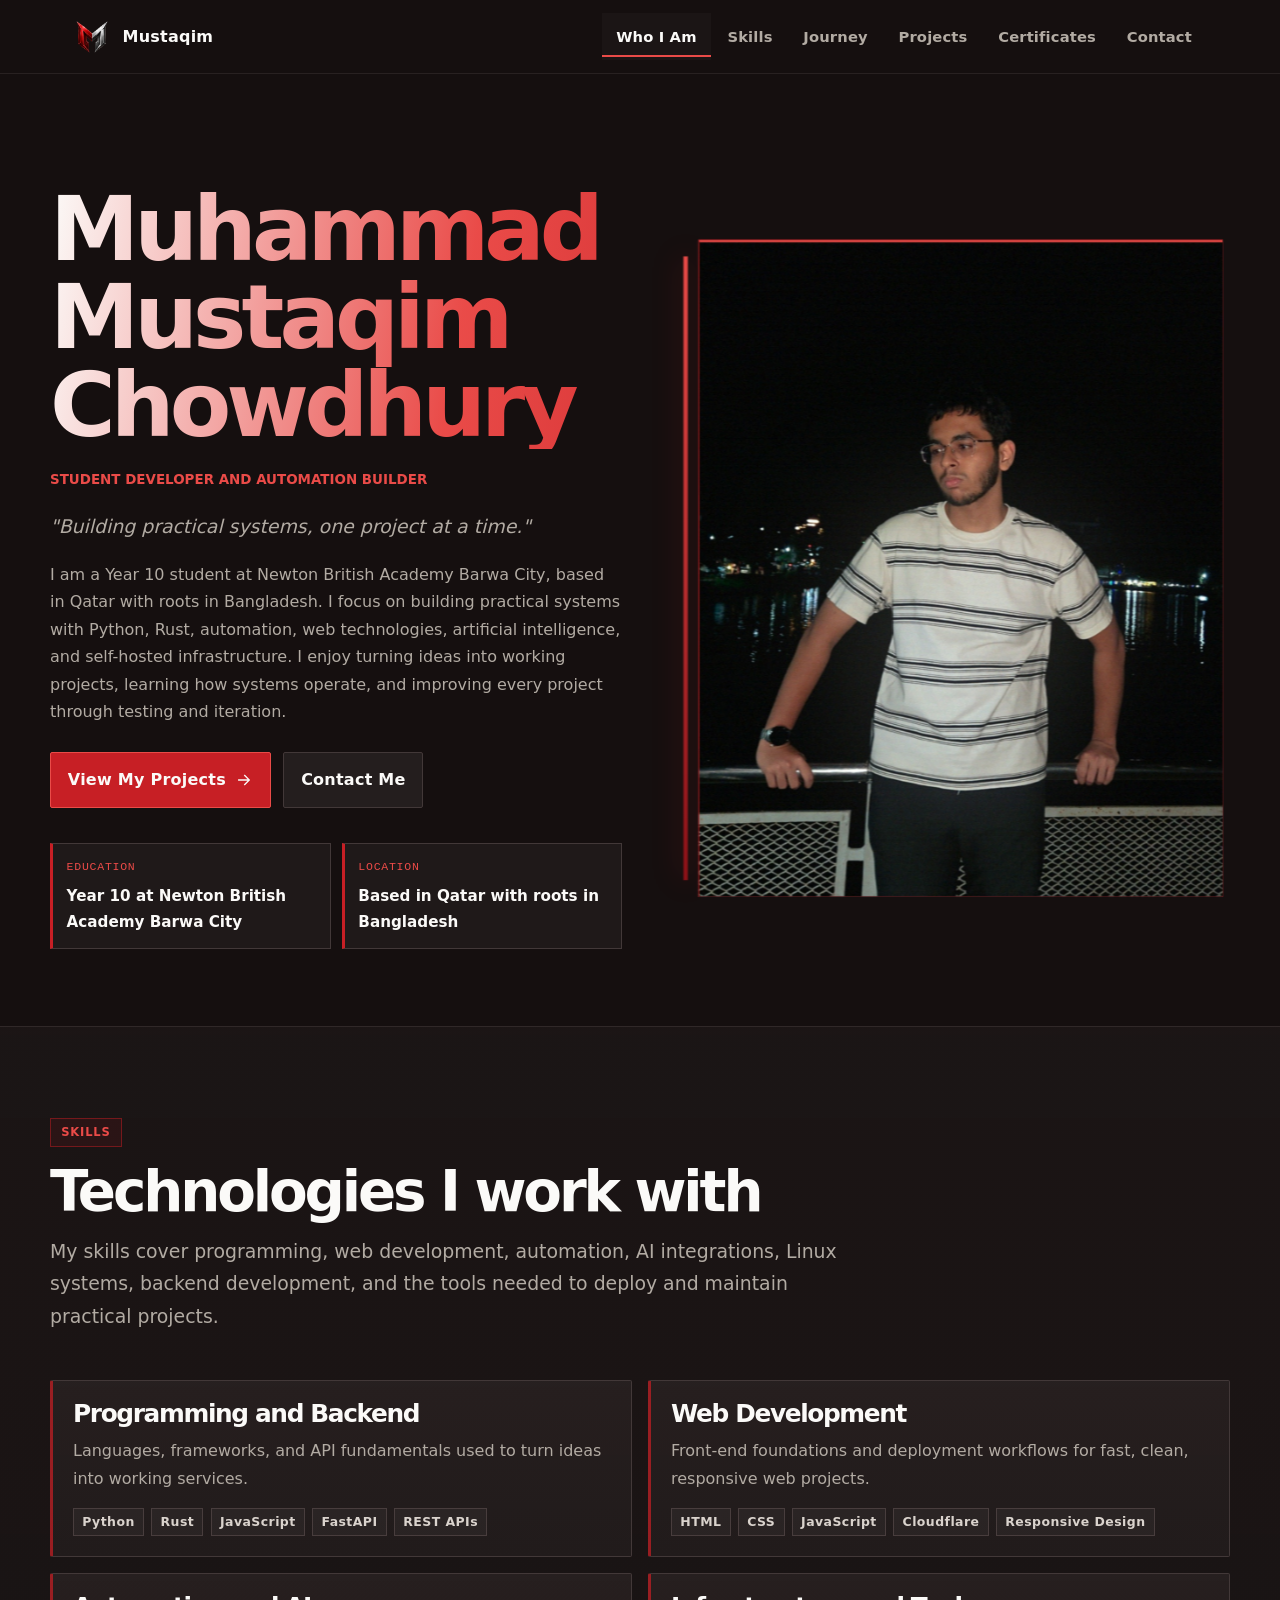
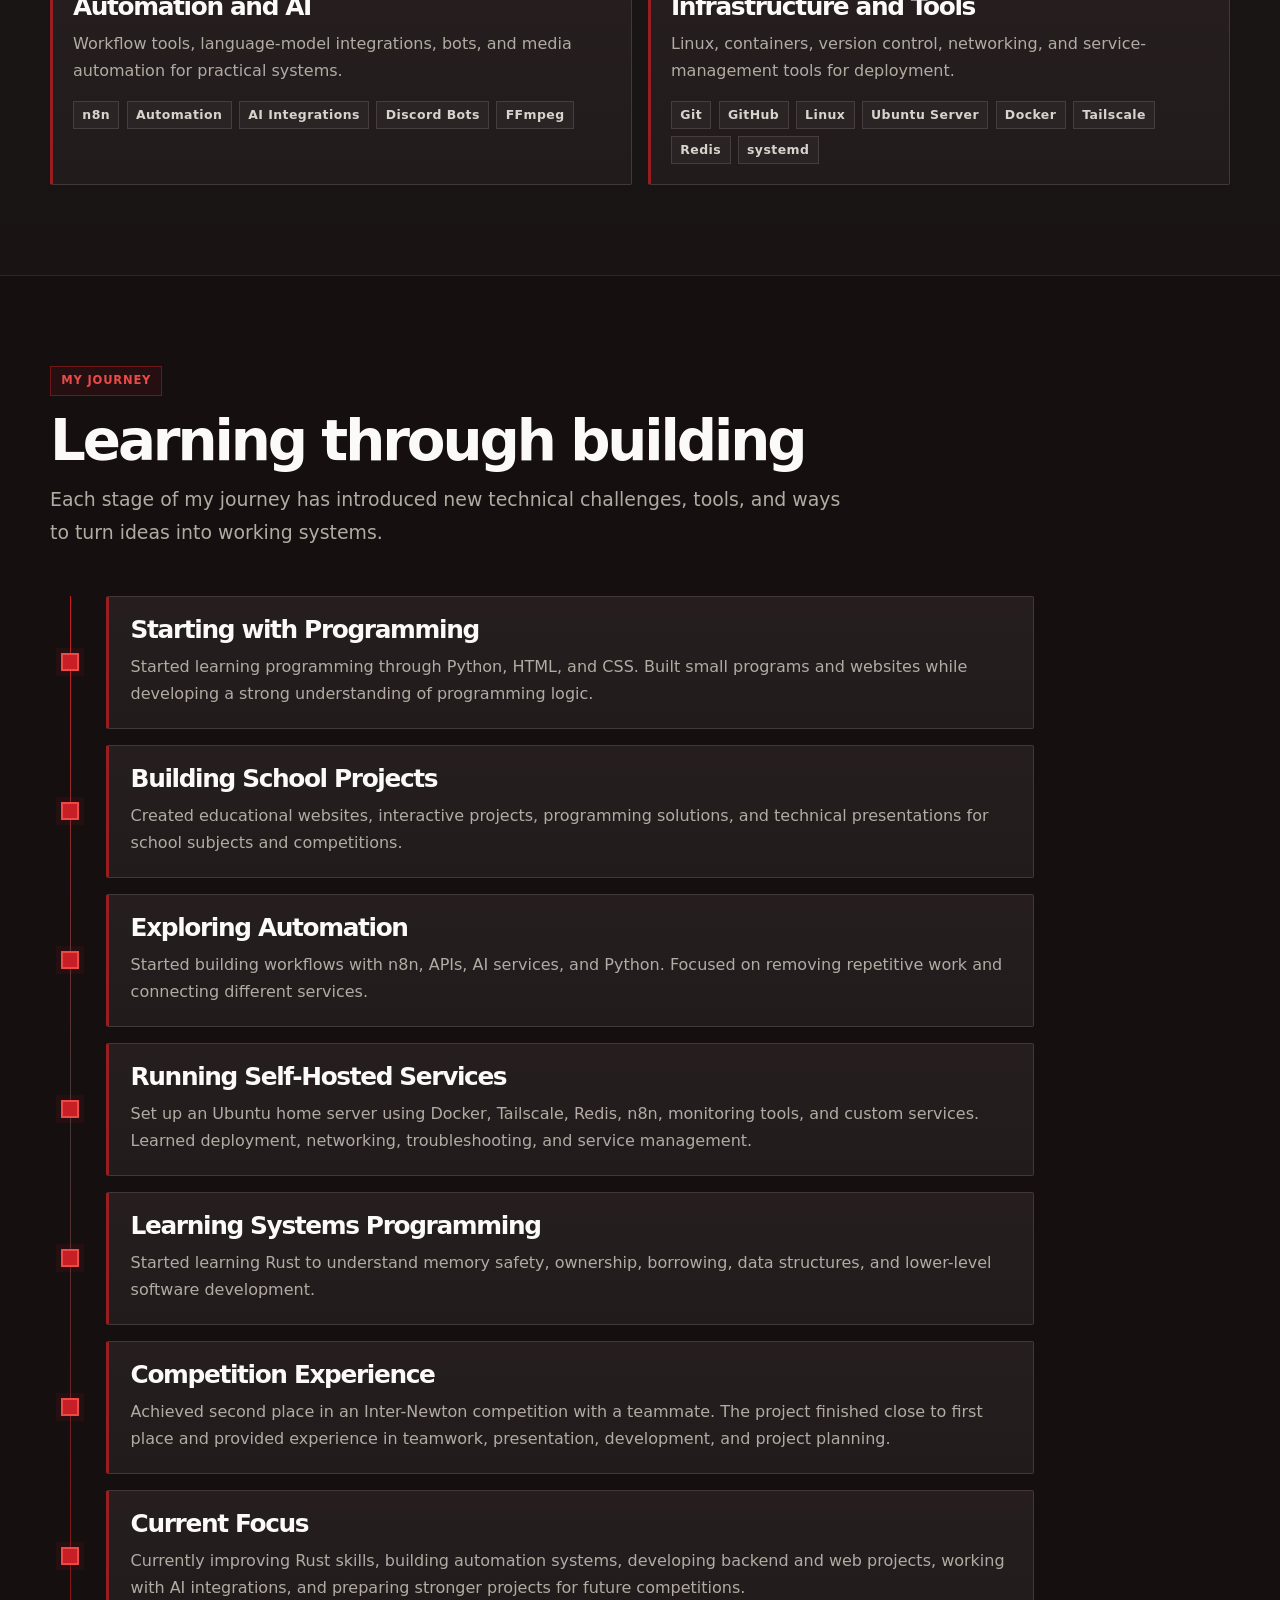
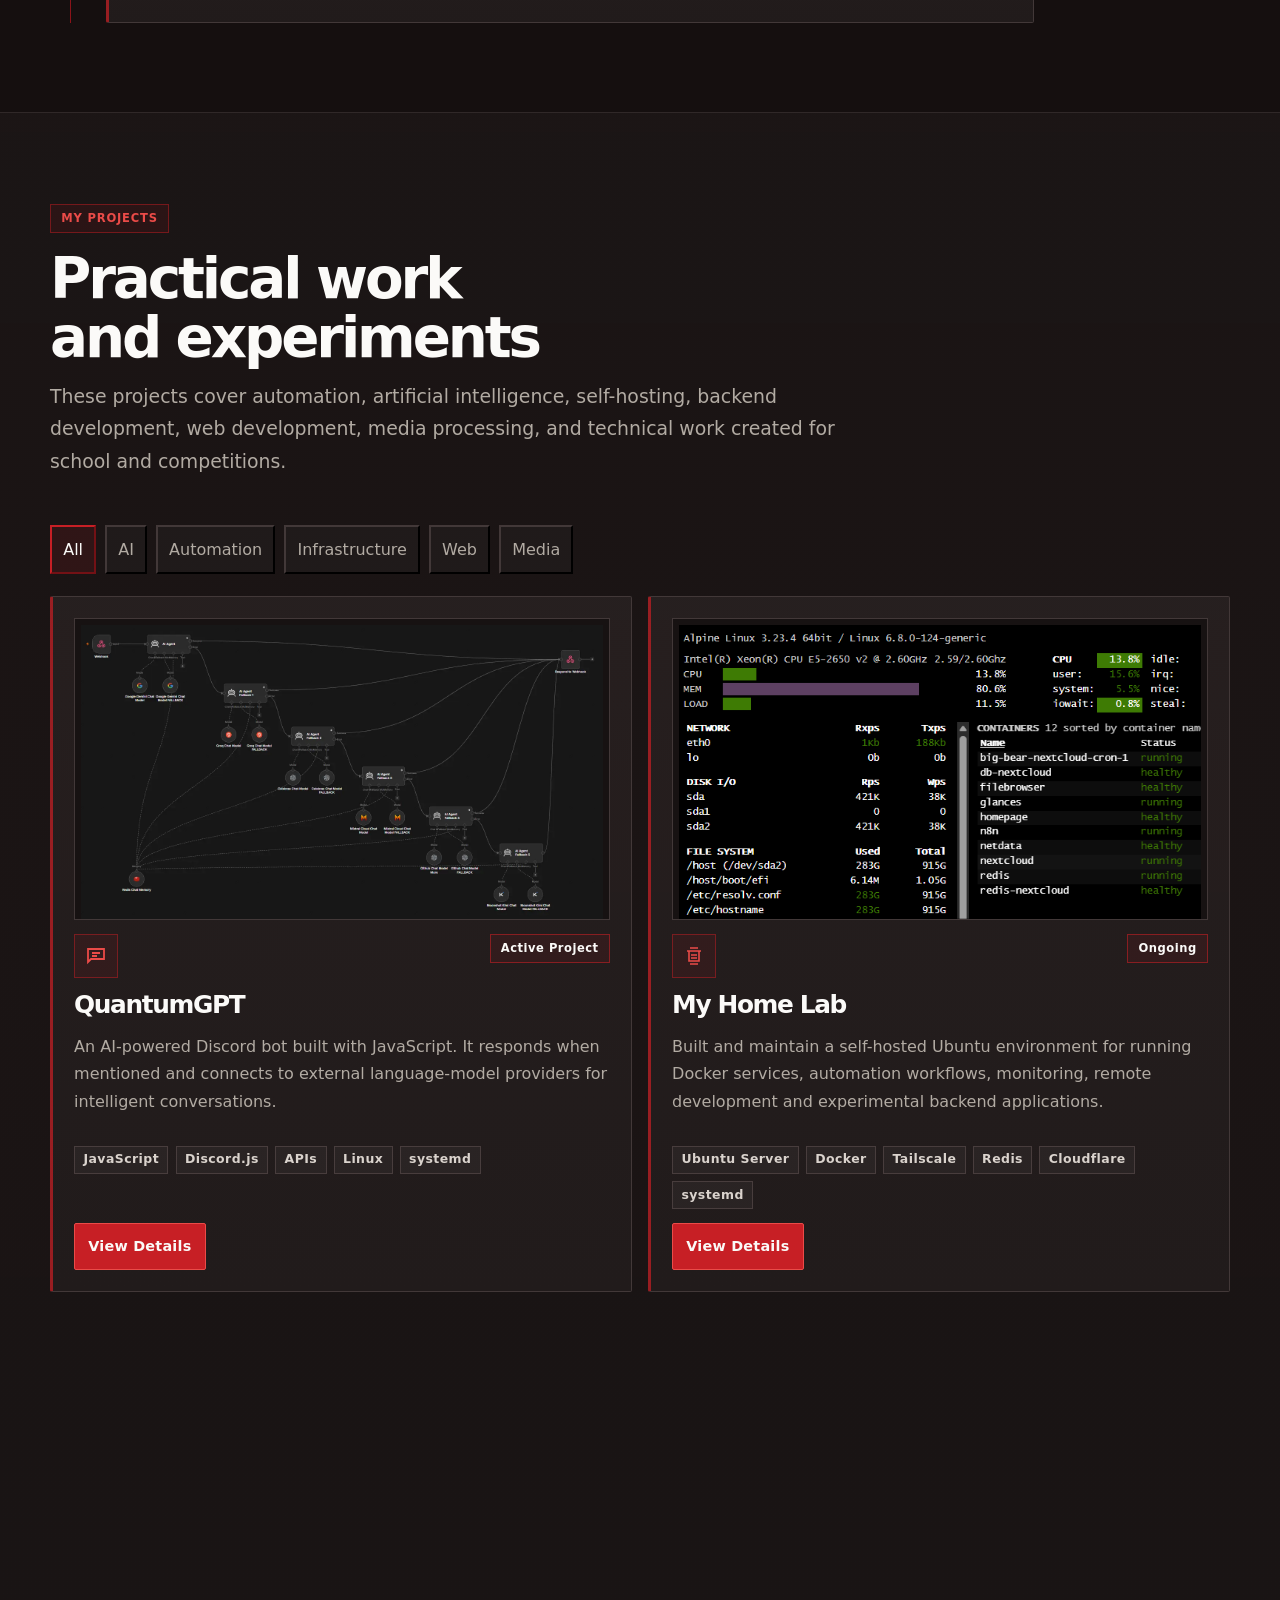
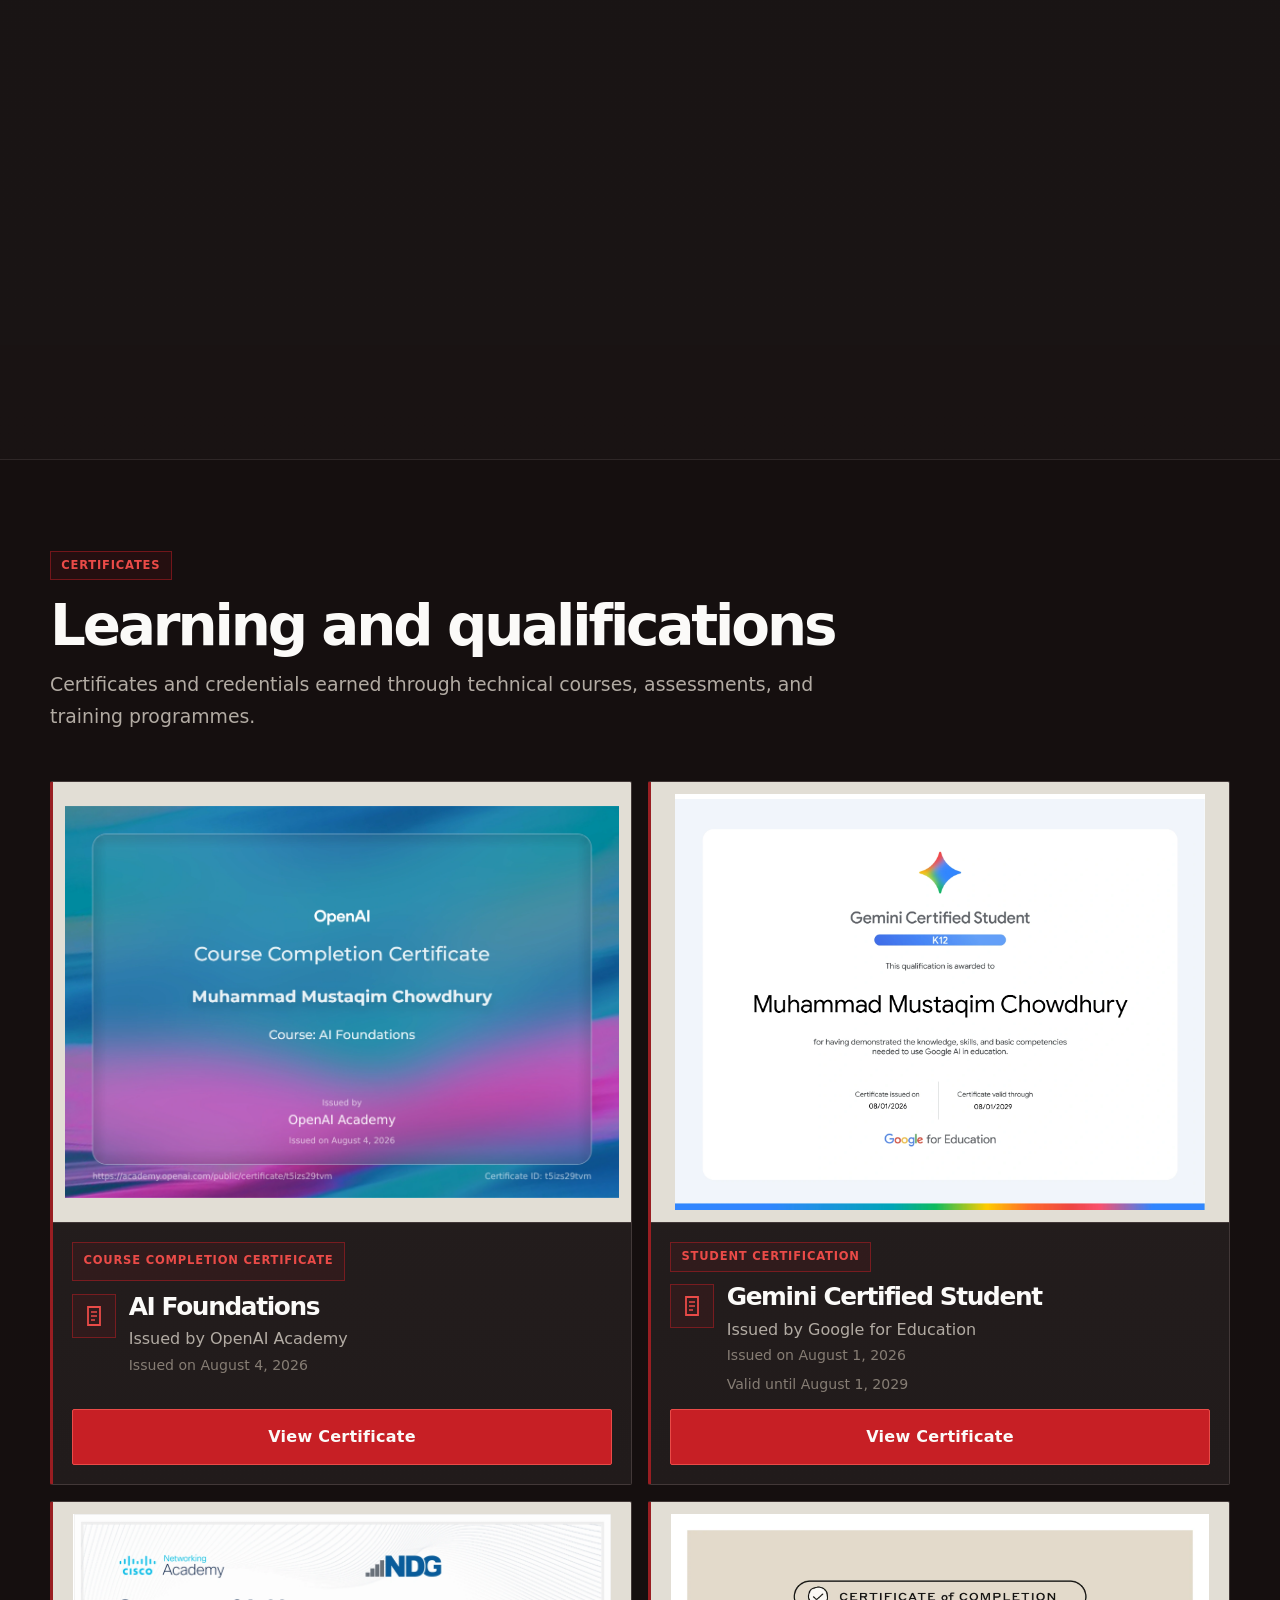
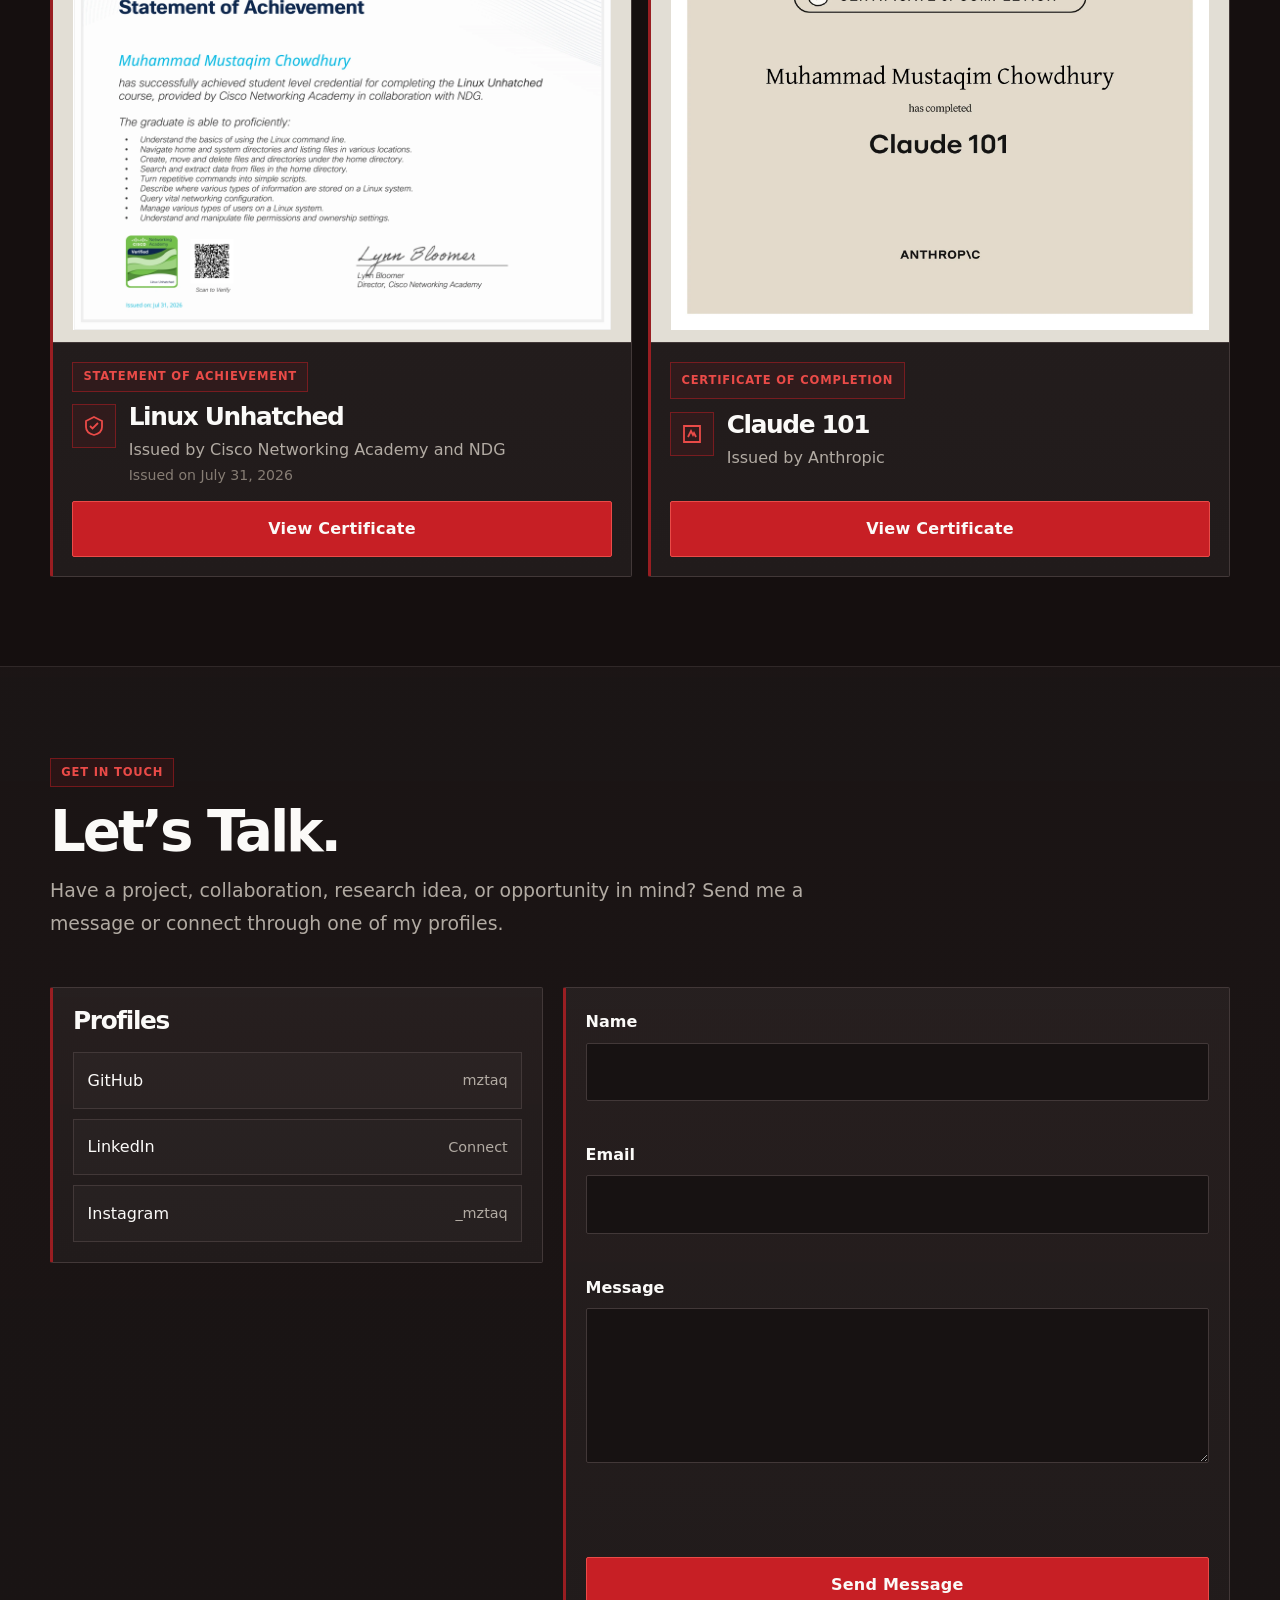
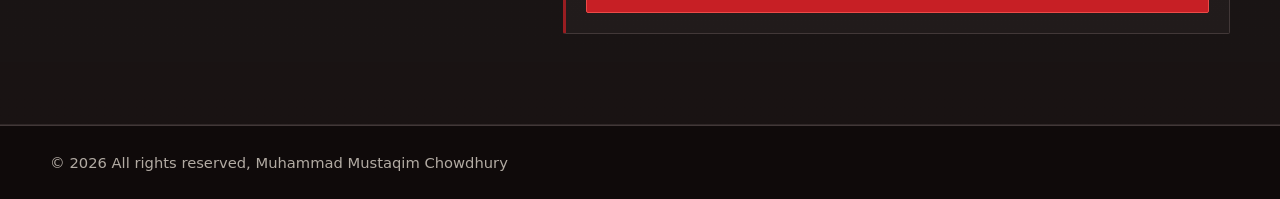
==== commit 126a40e1: "Update index.html" ====
--- a/index.html
+++ b/index.html
@@ -225,8 +225,6 @@
     <section class="hero section-track" id="who-i-am" aria-labelledby="hero-title">
       <div class="container hero-grid">
         <div class="hero-copy hero-sequence">
-          <div class="hero-status-row hero-enter" style="--hero-delay: 60ms"><span class="status">Learning Rust • Building with Python • Exploring AI</span></div>
-          <span class="kicker hero-enter" style="--hero-delay: 140ms">Student Developer and Automation Builder</span>
           <h1 id="hero-title" class="hero-name-gradient" style="--hero-delay: 230ms">Muhammad Mustaqim Chowdhury</h1>
           <p class="hero-role hero-enter" style="--hero-delay: 350ms">Student Developer and Automation Builder</p>
           <p class="lead hero-enter hero-enter--soft" style="--hero-delay: 440ms"><em>"Building practical systems, one project at a time."</em></p>
--- a/assets/css/style.css
+++ b/assets/css/style.css
@@ -890,13 +890,86 @@
     @media (max-width: 900px) {
       :root { --nav-height: 68px; --section-y: clamp(3.7rem, 8vw, 5rem); }
       .menu-toggle { display: block; }
-      .nav-links { position: fixed; top: var(--nav-height); right: var(--gutter); left: var(--gutter); display: grid; gap: .24rem; border: 1px solid hsl(358 73% 45% / .34); background: hsl(0 16% 7% / .97); padding: .75rem; opacity: 0; pointer-events: none; transform: translateY(-12px); transition: opacity var(--fast), transform var(--fast); backdrop-filter: blur(14px); }
-      .nav-links.open { opacity: 1; pointer-events: auto; transform: translateY(0); }
-      .nav-links a { justify-content: flex-start; border: 1px solid var(--line); padding: .95rem; }
+      .nav-links {
+        position: fixed;
+        top: var(--nav-height);
+        right: var(--gutter);
+        left: var(--gutter);
+    
+        display: grid;
+        grid-template-columns: 1fr;
+    
+        width: auto;
+        max-height: calc(100dvh - var(--nav-height) - 1rem);
+    
+        gap: .35rem;
+        padding: .75rem;
+    
+        justify-content: stretch;
+        align-items: stretch;
+    
+        overflow-y: auto;
+    
+        border: 1px solid hsl(358 73% 45% / .34);
+    
+        background: hsl(0 16% 7% / .98);
+    
+        box-shadow:
+          0 22px 60px hsl(0 0% 0% / .5);
+    
+        opacity: 0;
+        pointer-events: none;
+    
+        transform: translateY(-12px);
+    
+        transition:
+          opacity var(--fast),
+          transform var(--fast);
+    
+        backdrop-filter: blur(14px);
+        -webkit-backdrop-filter: blur(14px);
+      }
+    
+      .nav-links.open {
+        opacity: 1;
+        pointer-events: auto;
+        transform: translateY(0);
+      }
+    
+      .nav-links a {
+        width: 100%;
+      
+        justify-content: flex-start;
+    
+        border: 1px solid var(--line);
+    
+        padding: .95rem;
+      }
       .nav-indicator { display: none; }
       .hero-grid, .contact-grid { grid-template-columns: 1fr; }
-      .hero-visual { min-height: 560px; }
-      .portrait-rail { right: 50%; width: min(88%, 440px); transform: translate(calc(50% + var(--portrait-x, 0px)), calc(-50% + var(--portrait-y, 0px))) translateZ(70px); }
+      .hero-visual {
+        min-height: 0;
+    
+        margin-top: 1.5rem;
+      }
+    
+      .portrait-rail {
+        position: relative;
+    
+        top: auto;
+        right: auto;
+        left: auto;
+    
+        width: min(100%, 420px);
+    
+        margin: 0 auto;
+    
+        transform: none !important;
+    
+        animation: none;
+    
+        padding-left: .82rem;
+      }
       .project-grid { grid-template-columns: 1fr; }
       .scroll-route { display: none; }
     }
@@ -904,8 +977,8 @@
     @media (max-width: 700px) {
       .section { padding: 4.4rem var(--gutter); }
       .hero { padding-top: 3.8rem; }
-      .hero-visual { min-height: 520px; }
-      .portrait-rail { width: min(92%, 410px); }
+      .hero-visual { min-height: 0; margin-top: 1rem; }
+      .portrait-rail { width: min(100%, 380px); }
       .skills-grid, .certificate-grid { grid-template-columns: 1fr; }
       .button-row, .btn { width: 100%; }
       .hero-note-grid { grid-template-columns: 1fr; }
@@ -923,3 +996,376 @@
       .ambient-background::before, .ambient-background::after, .bg-fragment { animation: none !important; }
       .project-card.filter-fading { opacity: 1 !important; transform: none !important; }
     }
+    /* =========================================================
+       Project Case Study Modal
+       ========================================================= */
+    
+    body.project-modal-open {
+      overflow: hidden;
+    }
+    
+    .project-modal {
+      position: fixed;
+      inset: 0;
+      z-index: 2000;
+    
+      display: grid;
+      place-items: center;
+    
+      padding: clamp(1rem, 3vw, 2rem);
+    
+      background: hsl(0 20% 4% / .84);
+    
+      backdrop-filter: blur(12px);
+      -webkit-backdrop-filter: blur(12px);
+    
+      opacity: 0;
+      visibility: hidden;
+    
+      transition:
+        opacity var(--medium),
+        visibility var(--medium);
+    }
+    
+    .project-modal.is-open {
+      opacity: 1;
+      visibility: visible;
+    }
+    
+    .project-modal-dialog {
+      position: relative;
+    
+      width: min(100%, 980px);
+      max-height: calc(100vh - 4rem);
+    
+      overflow-y: auto;
+      overscroll-behavior: contain;
+    
+      border: 1px solid var(--line);
+      border-left: 3px solid var(--accent);
+    
+      border-radius: var(--radius);
+    
+      background:
+        linear-gradient(
+          180deg,
+          hsl(0 10% 14%),
+          hsl(0 13% 9%)
+        );
+    
+      box-shadow:
+        0 32px 90px hsl(0 0% 0% / .6),
+        0 0 50px hsl(358 73% 45% / .1);
+    
+      opacity: 0;
+    
+      transform:
+        translateY(22px)
+        scale(.985);
+    
+      transition:
+        opacity var(--medium),
+        transform var(--medium),
+        border-color var(--medium);
+    }
+    
+    .project-modal.is-open .project-modal-dialog {
+      opacity: 1;
+    
+      transform:
+        translateY(0)
+        scale(1);
+    }
+    
+    .project-modal-dialog:focus {
+      outline: none;
+    }
+    
+    .project-modal-dialog::-webkit-scrollbar {
+      width: 8px;
+    }
+    
+    .project-modal-dialog::-webkit-scrollbar-track {
+      background: var(--panel-sunken);
+    }
+    
+    .project-modal-dialog::-webkit-scrollbar-thumb {
+      background: var(--line-strong);
+    }
+    
+    .project-modal-dialog::-webkit-scrollbar-thumb:hover {
+      background: var(--accent);
+    }
+    
+    
+    /* Close button */
+    
+    .project-modal-close {
+      position: absolute;
+      top: 1rem;
+      right: 1rem;
+      z-index: 5;
+    
+      display: grid;
+      place-items: center;
+    
+      width: 44px;
+      height: 44px;
+    
+      border: 1px solid var(--line);
+      border-radius: var(--radius);
+    
+      background: hsl(0 12% 10% / .94);
+    
+      color: var(--ink-strong);
+    
+      font-size: 1.65rem;
+      line-height: 1;
+    
+      cursor: pointer;
+    
+      transition:
+        background var(--fast),
+        border-color var(--fast),
+        color var(--fast),
+        transform var(--fast);
+    }
+    
+    .project-modal-close:hover {
+      border-color: var(--accent-bright);
+      background: var(--accent-deep);
+      color: var(--ink-strong);
+    
+      transform: scale(1.04);
+    }
+    
+    
+    /* Content */
+    
+    .project-modal-content {
+      padding:
+        clamp(1.5rem, 4vw, 3.2rem);
+    }
+    
+    .project-modal-label {
+      display: inline-flex;
+    
+      margin-bottom: 1rem;
+    
+      border: 1px solid hsl(358 73% 45% / .48);
+    
+      background: var(--accent-soft);
+    
+      color: var(--accent-bright);
+    
+      padding: .5rem .65rem;
+    
+      font-size: .72rem;
+      font-weight: 900;
+    
+      line-height: 1;
+    
+      letter-spacing: .08em;
+    
+      text-transform: uppercase;
+    }
+    
+    .project-modal-content h2 {
+      max-width: 800px;
+    
+      padding-right: 3rem;
+    
+      font-size:
+        clamp(2.2rem, 5vw, 4rem);
+    }
+    
+    .project-modal-intro {
+      max-width: 760px;
+    
+      margin-top: 1rem;
+    
+      font-size:
+        clamp(1rem, 1.7vw, 1.15rem);
+    
+      line-height: 1.75;
+    }
+    
+    
+    /* Main project image */
+    
+    .project-modal-image {
+      display: block;
+    
+      width: 100%;
+    
+      aspect-ratio: 16 / 9;
+    
+      margin-top: 2rem;
+    
+      border: 1px solid var(--line);
+    
+      background: var(--panel-sunken);
+    
+      object-fit: contain;
+      object-position: center;
+    
+      padding: .4rem;
+    }
+    
+    
+    /* Technology tags */
+    
+    .project-modal-tags {
+      display: flex;
+      flex-wrap: wrap;
+    
+      gap: .45rem;
+    
+      margin-top: 1.2rem;
+    }
+    
+    .project-modal-tags .tag {
+      border-color: hsl(358 73% 45% / .32);
+    
+      background:
+        hsl(358 73% 45% / .07);
+    }
+    
+    
+    /* Case study content */
+    
+    .project-modal-body {
+      display: grid;
+    
+      gap: 2.4rem;
+    
+      margin-top: 3rem;
+    }
+    
+    .project-modal-body section {
+      position: relative;
+    
+      max-width: 820px;
+    
+      padding-left: 1.1rem;
+    
+      border-left:
+        2px solid
+        hsl(358 73% 45% / .38);
+    }
+    
+    .project-modal-body h3 {
+      margin-bottom: .7rem;
+    
+      color: var(--ink-strong);
+    
+      letter-spacing: -.035em;
+    }
+    
+    .project-modal-body p {
+      line-height: 1.8;
+    }
+    
+    .project-modal-body ul {
+      display: grid;
+    
+      gap: .55rem;
+    
+      margin:
+        .85rem
+        0
+        0;
+    
+      padding-left: 1.25rem;
+    
+      color: var(--muted);
+    }
+    
+    .project-modal-body li {
+      padding-left: .25rem;
+    }
+    
+    .project-modal-body strong {
+      color: var(--ink-strong);
+    }
+    
+    
+    /* Bottom back button */
+    
+    .project-modal-footer {
+      display: flex;
+      justify-content: center;
+    
+      margin-top: 3.5rem;
+    
+      padding-top: 2rem;
+    
+      border-top:
+        1px solid
+        var(--line);
+    }
+    
+    .project-modal-footer .btn {
+      min-width: 190px;
+    }
+    
+    
+    /* Mobile */
+    
+    @media (max-width: 700px) {
+      .project-modal {
+        align-items: end;
+    
+        padding:
+          3rem
+          0
+          0;
+      }
+    
+      .project-modal-dialog {
+        width: 100%;
+        max-height: 94vh;
+    
+        border-right: 0;
+        border-bottom: 0;
+        border-left-width: 3px;
+      }
+    
+      .project-modal-content {
+        padding:
+          1.4rem
+          1rem
+          2rem;
+      }
+    
+      .project-modal-content h2 {
+        padding-right: 3.2rem;
+    
+        font-size:
+          clamp(2rem, 10vw, 3rem);
+      }
+    
+      .project-modal-image {
+        margin-top: 1.5rem;
+      }
+    
+      .project-modal-body {
+        gap: 2rem;
+    
+        margin-top: 2.4rem;
+      }
+    
+      .project-modal-footer .btn {
+        width: 100%;
+      }
+    }
+    
+    
+    /* Accessibility */
+    
+    @media (prefers-reduced-motion: reduce) {
+      .project-modal,
+      .project-modal-dialog {
+        transition: none !important;
+      }
+    }
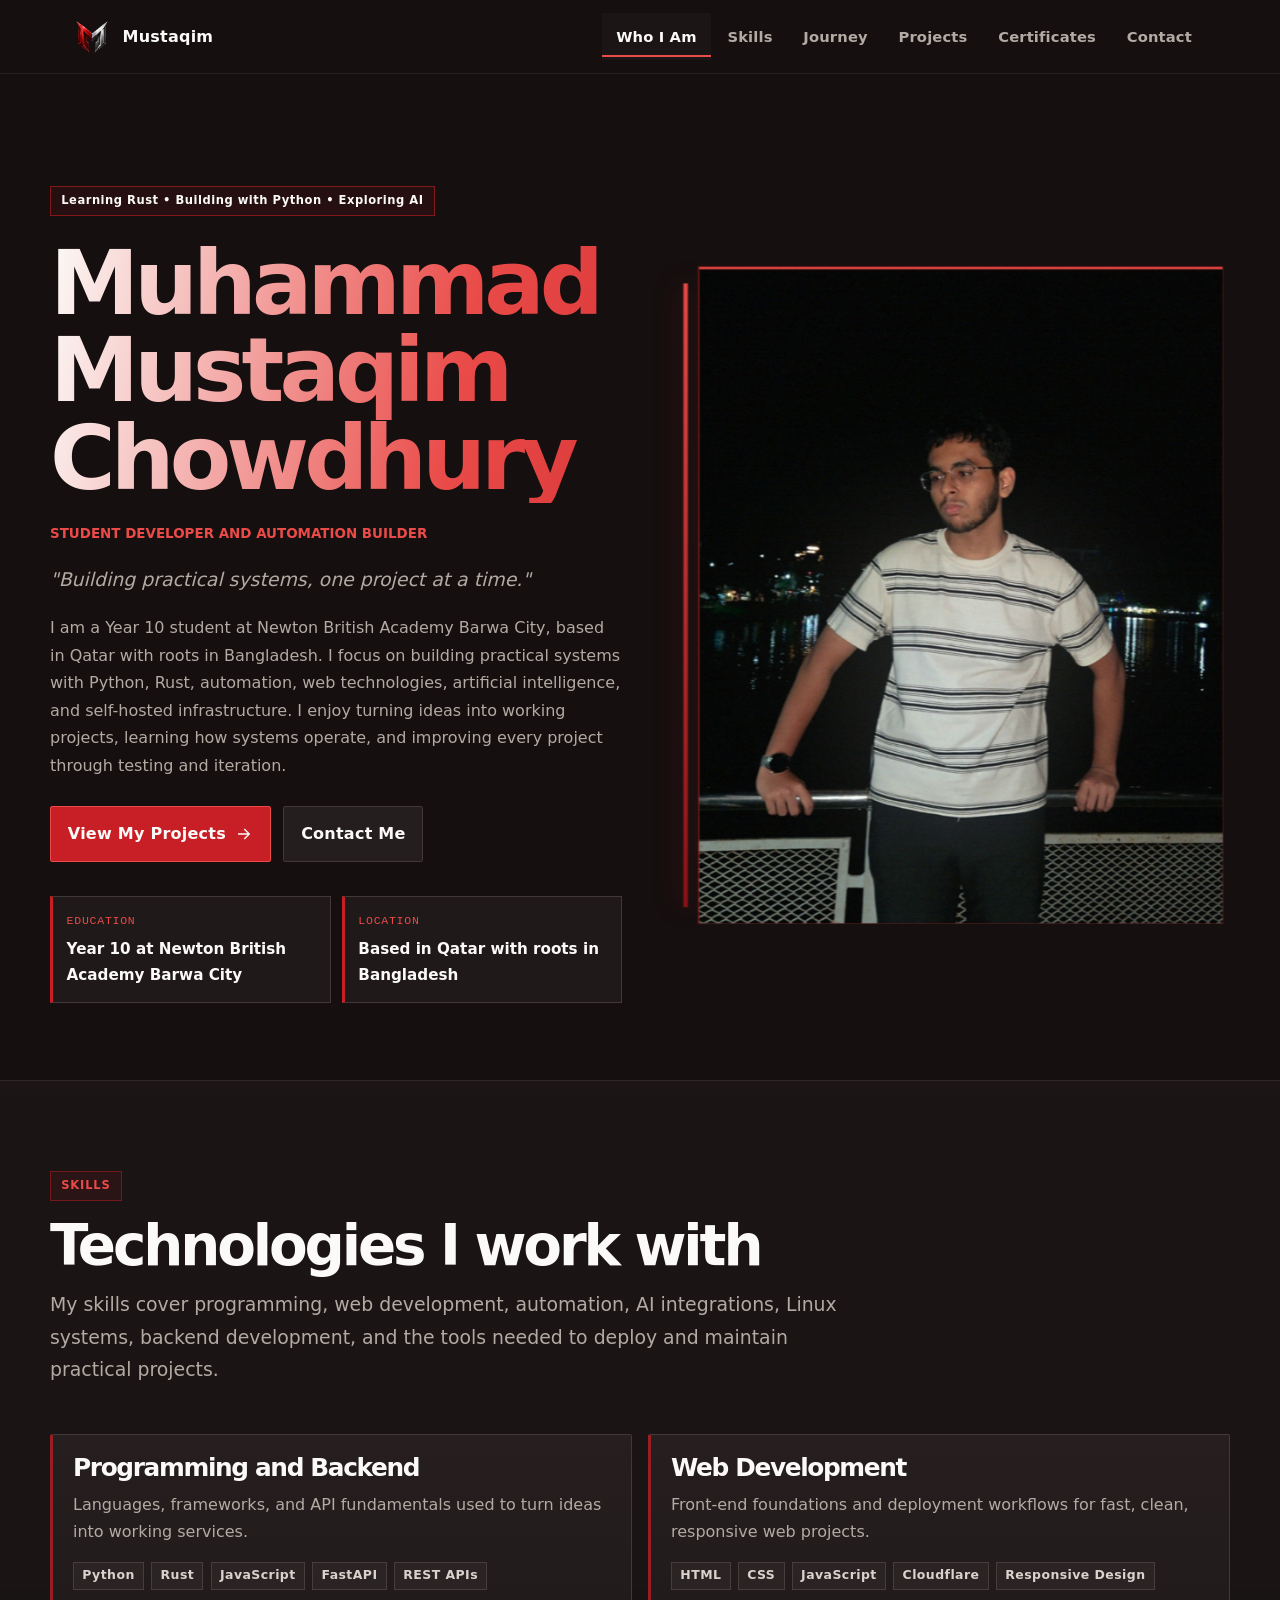
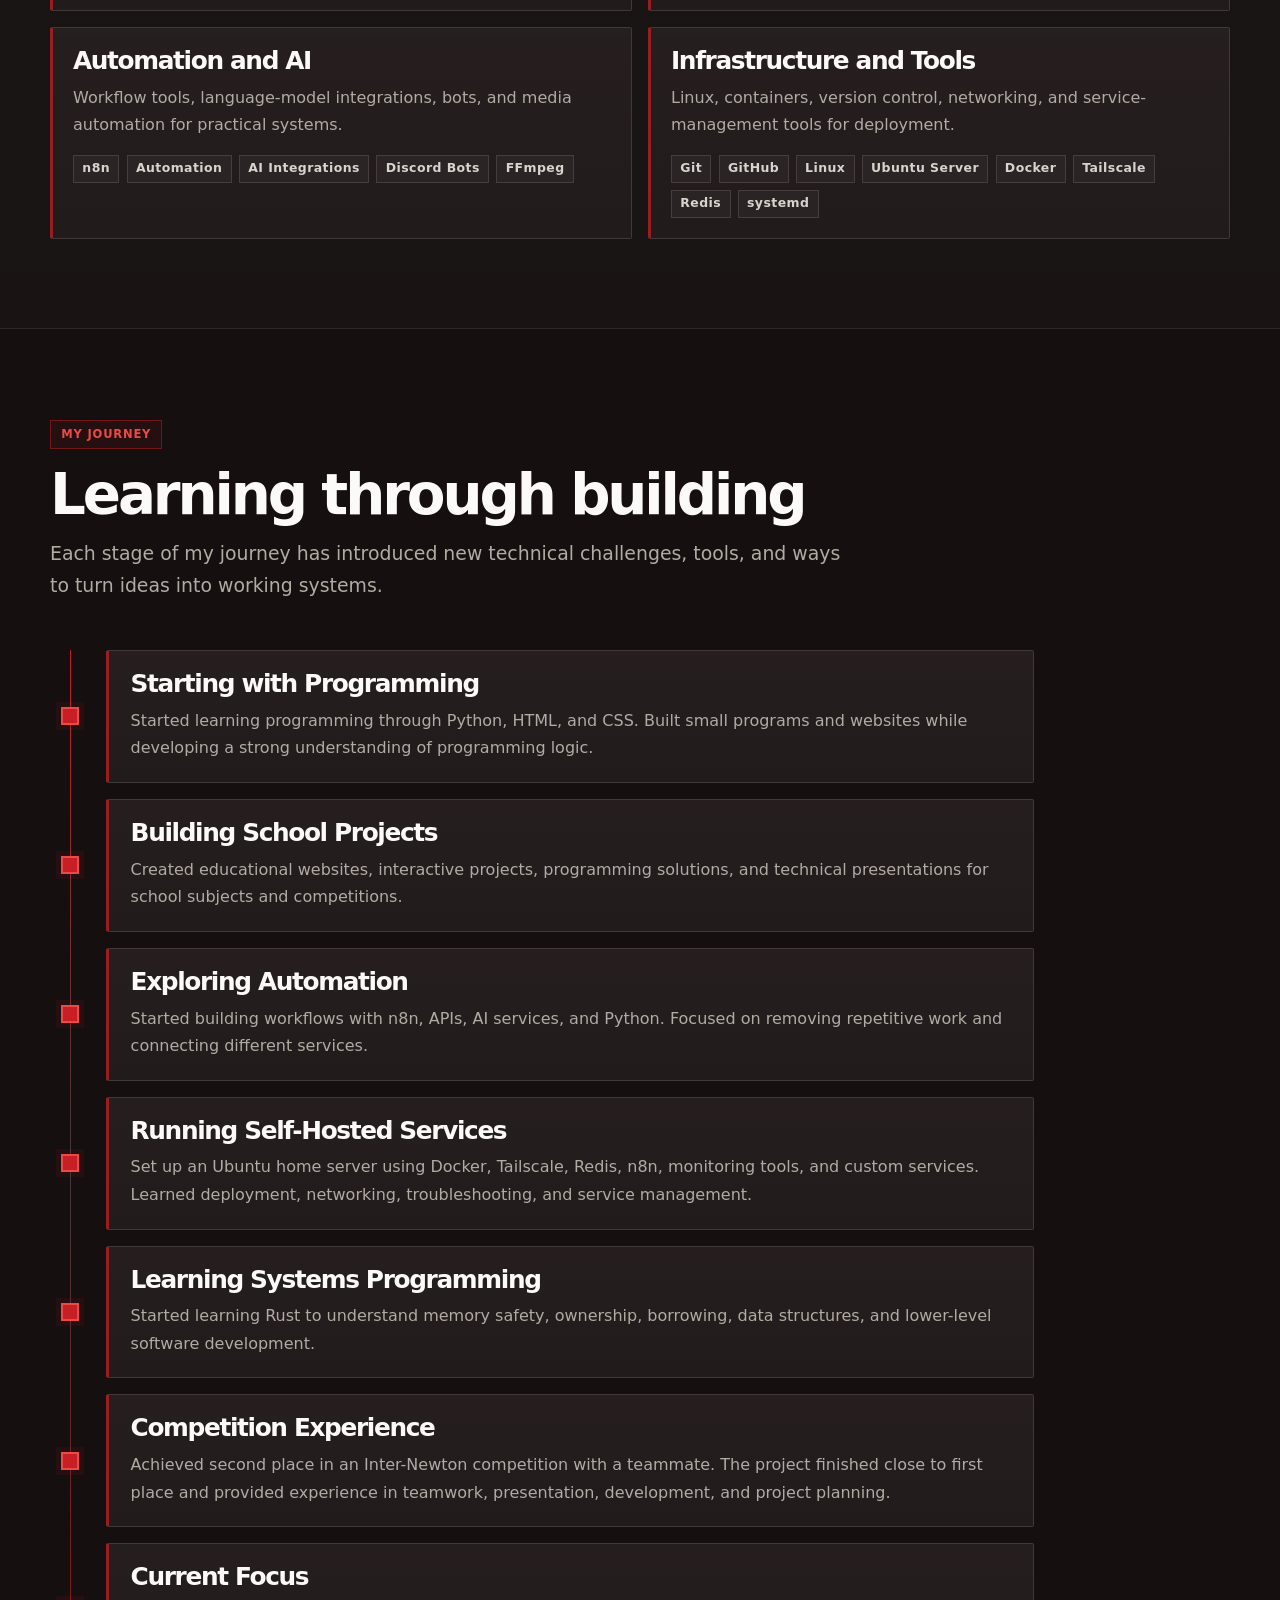
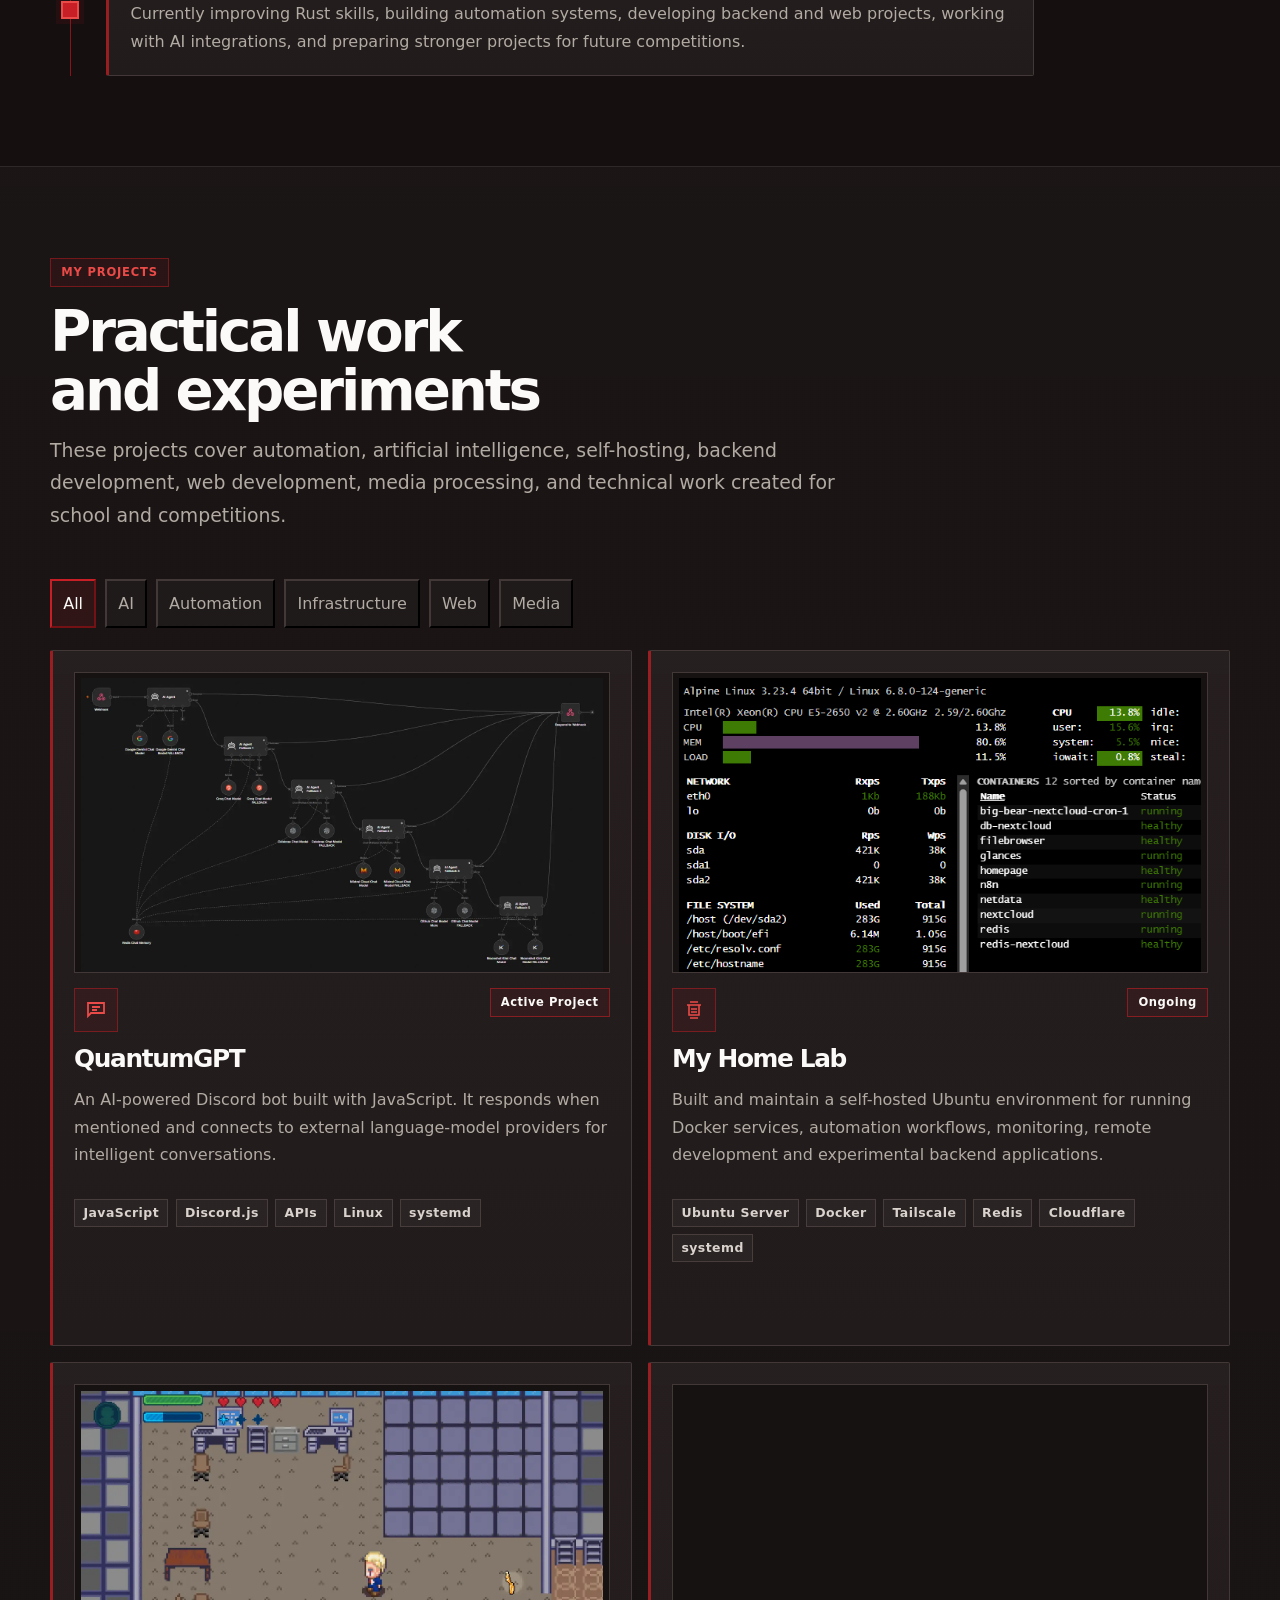
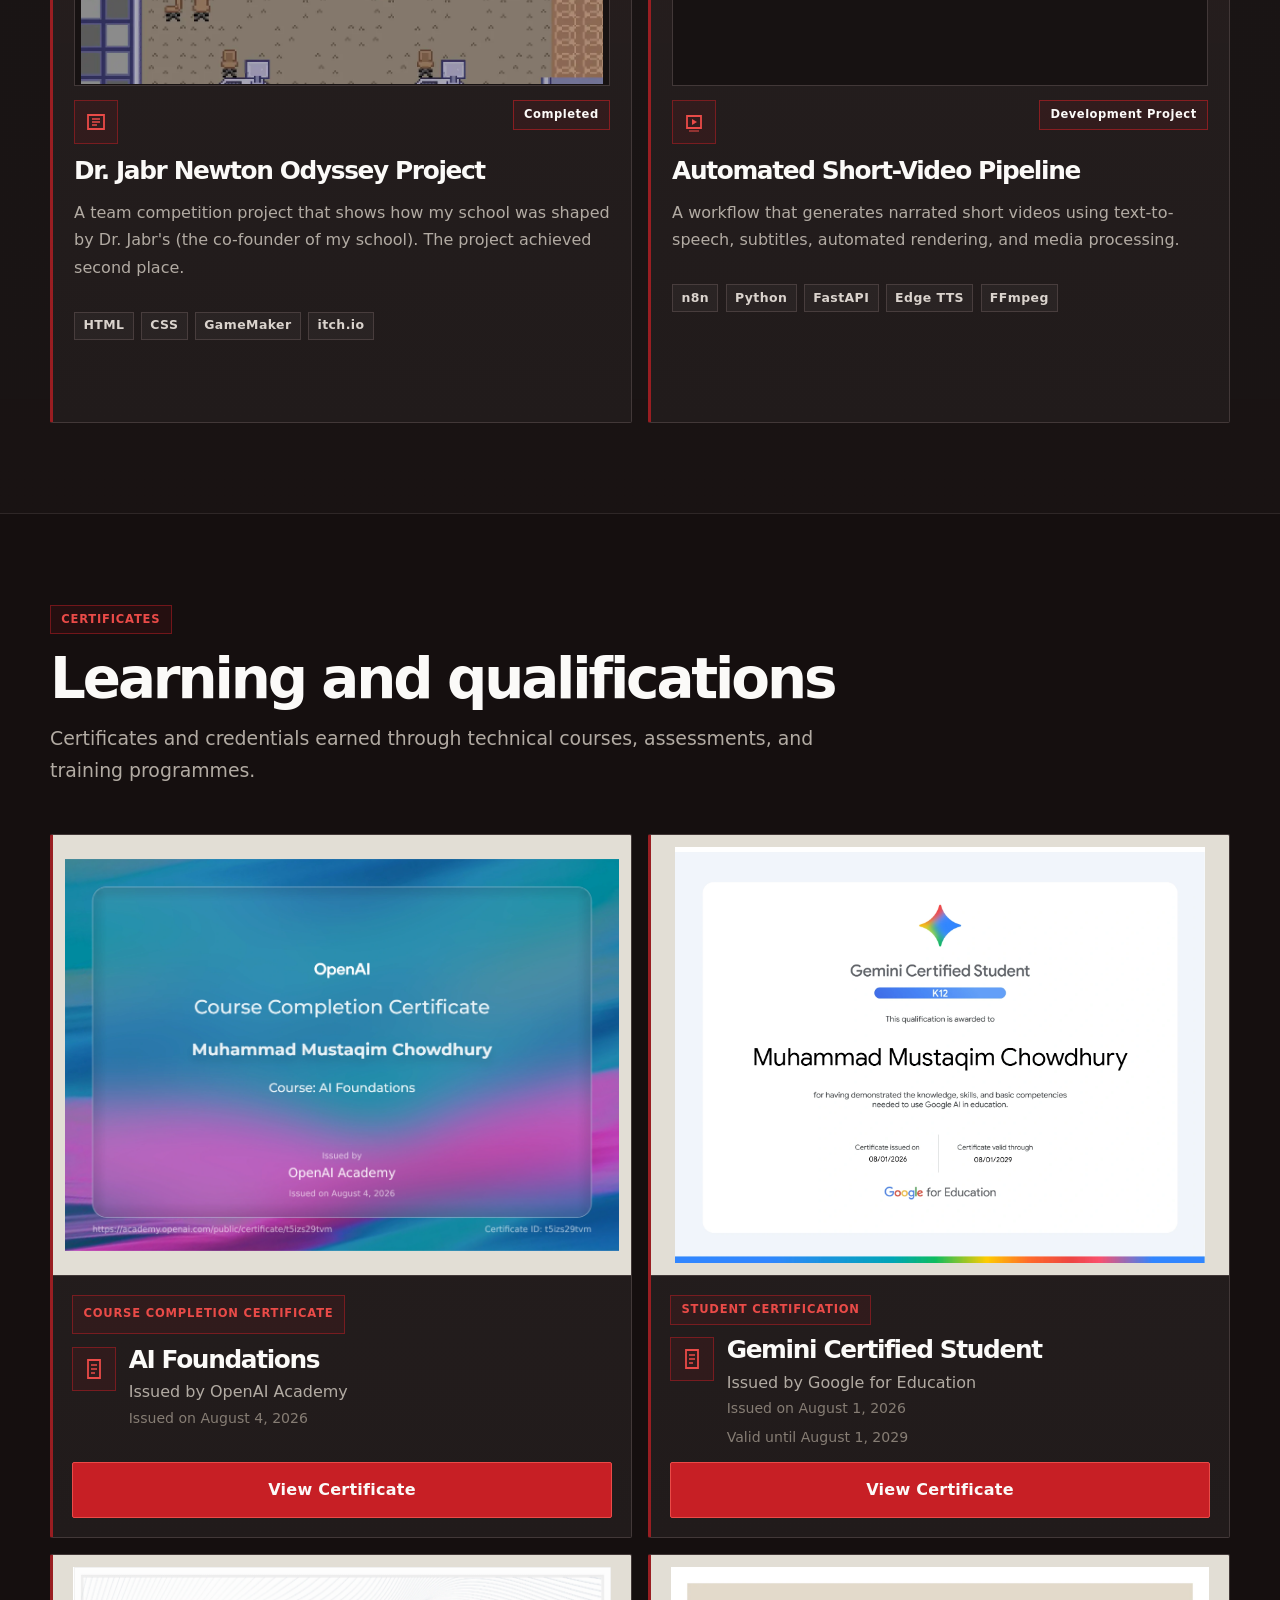
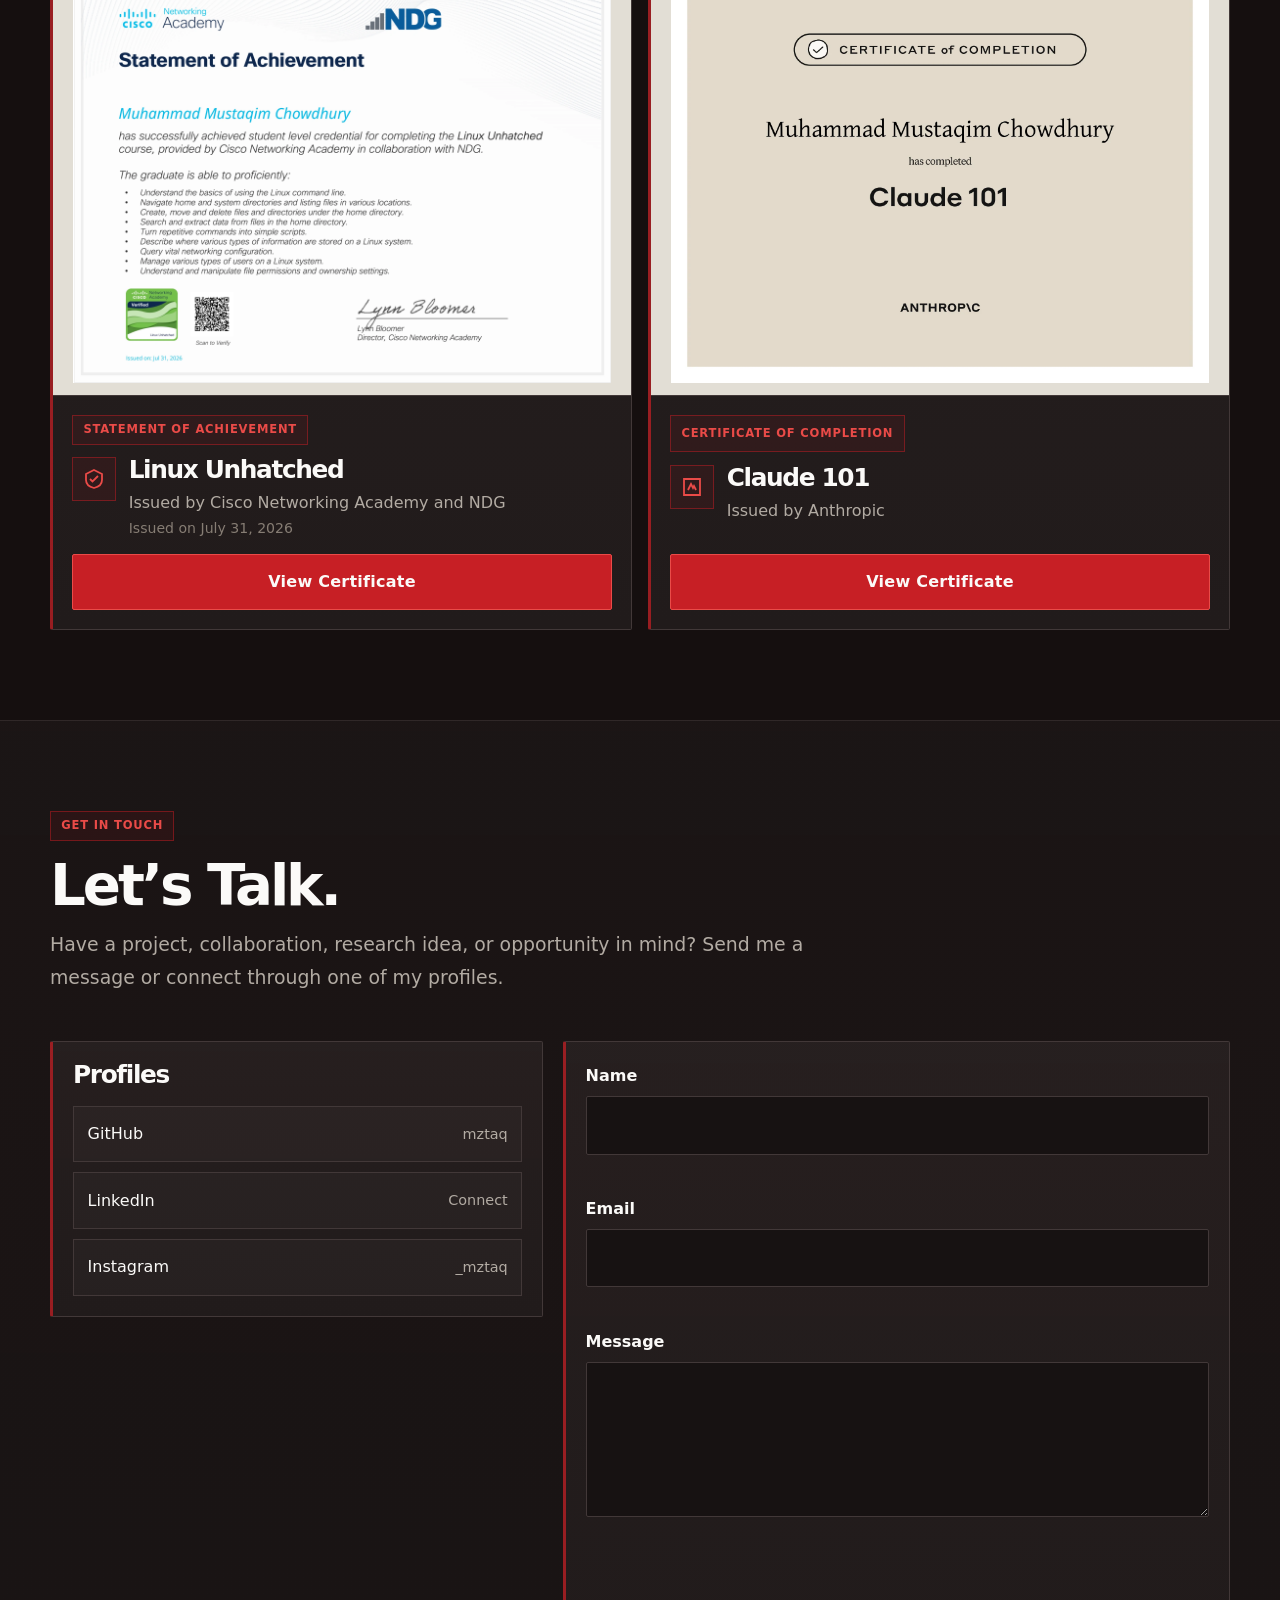
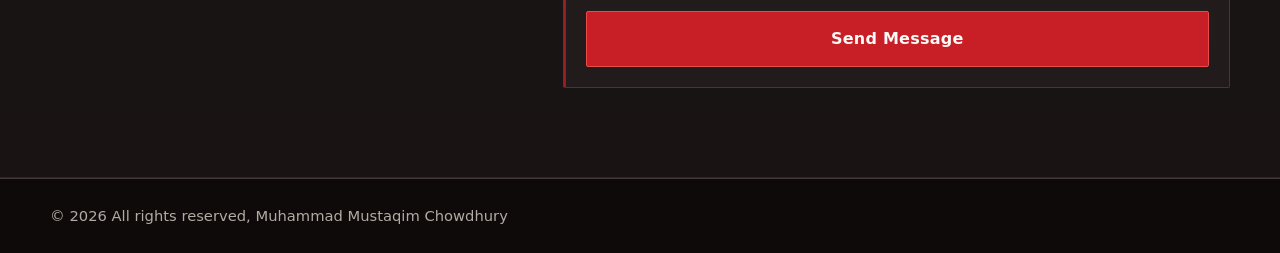
==== commit a9a7e92d: "Update index.html" ====
--- a/index.html
+++ b/index.html
@@ -225,6 +225,7 @@
     <section class="hero section-track" id="who-i-am" aria-labelledby="hero-title">
       <div class="container hero-grid">
         <div class="hero-copy hero-sequence">
+          <div class="hero-status-row hero-enter" style="--hero-delay: 60ms"><span class="status">Learning Rust • Building with Python • Exploring AI</span></div>
           <h1 id="hero-title" class="hero-name-gradient" style="--hero-delay: 230ms">Muhammad Mustaqim Chowdhury</h1>
           <p class="hero-role hero-enter" style="--hero-delay: 350ms">Student Developer and Automation Builder</p>
           <p class="lead hero-enter hero-enter--soft" style="--hero-delay: 440ms"><em>"Building practical systems, one project at a time."</em></p>
